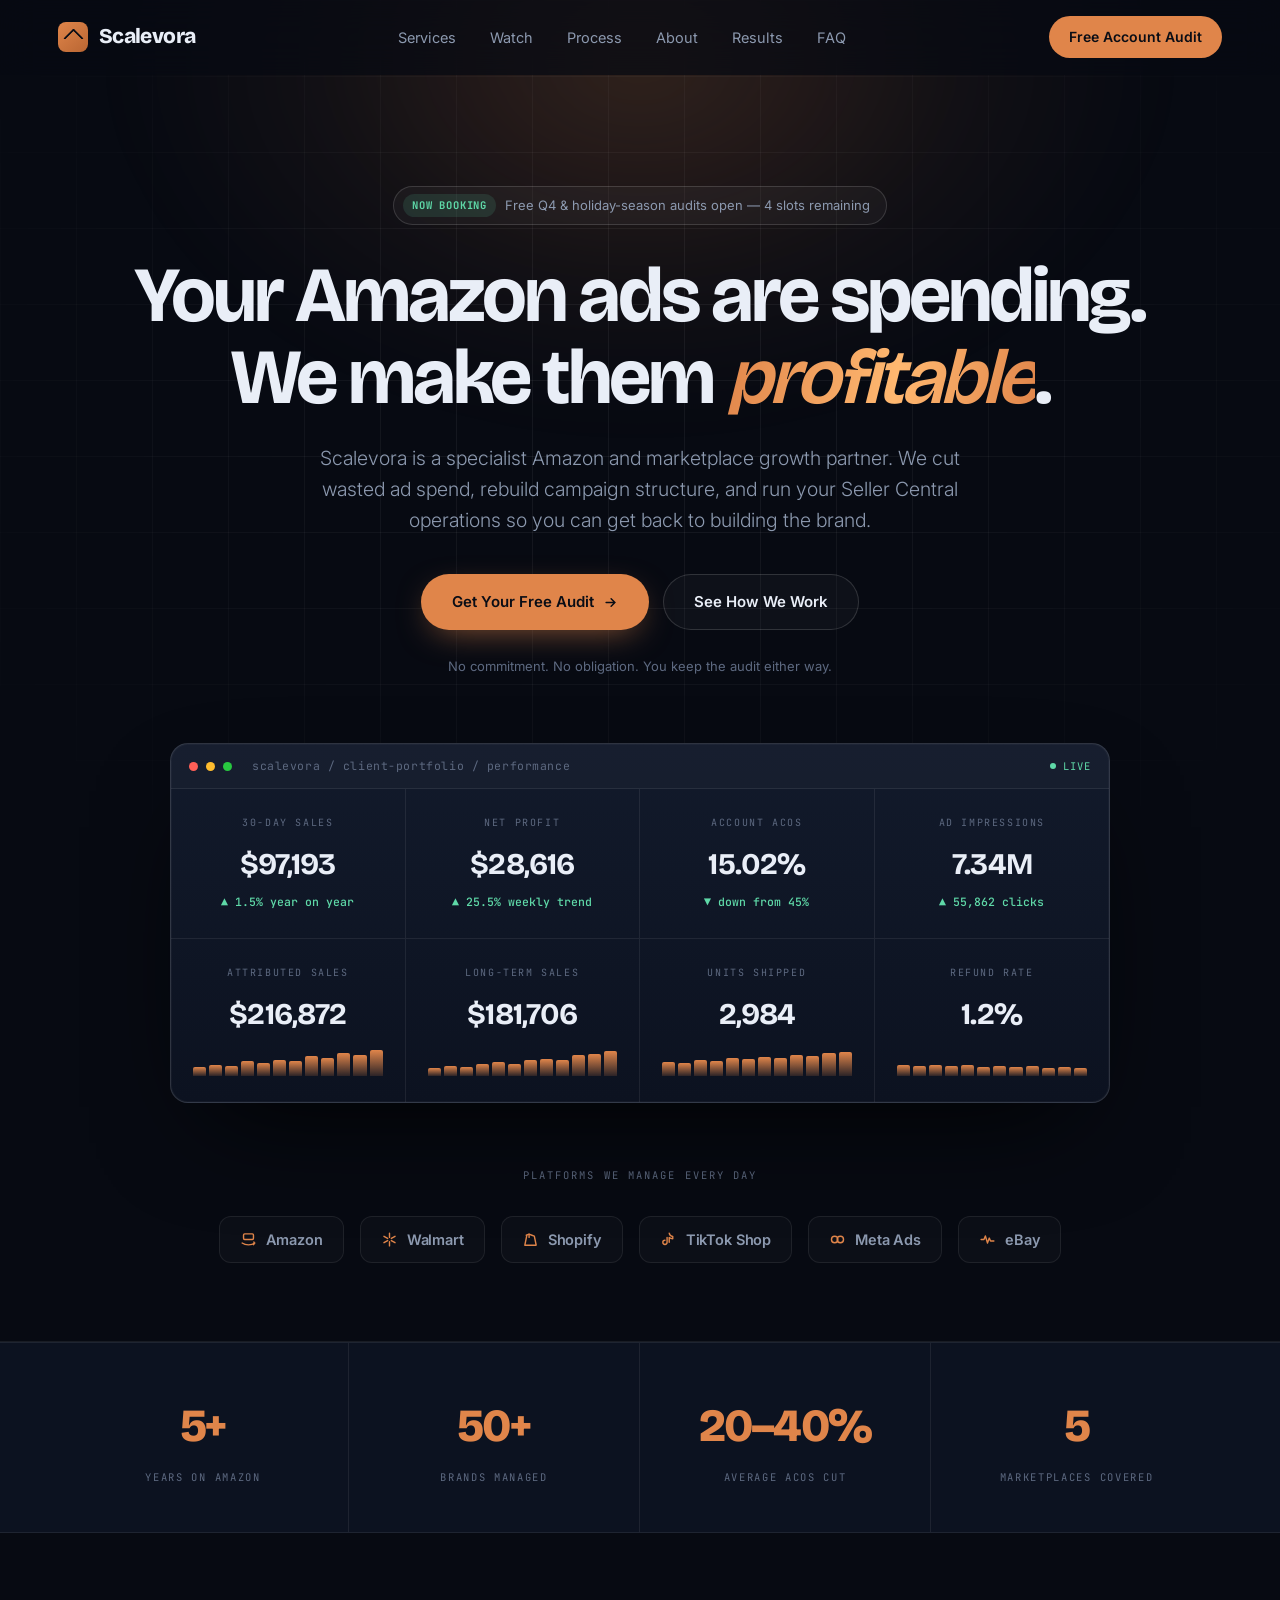
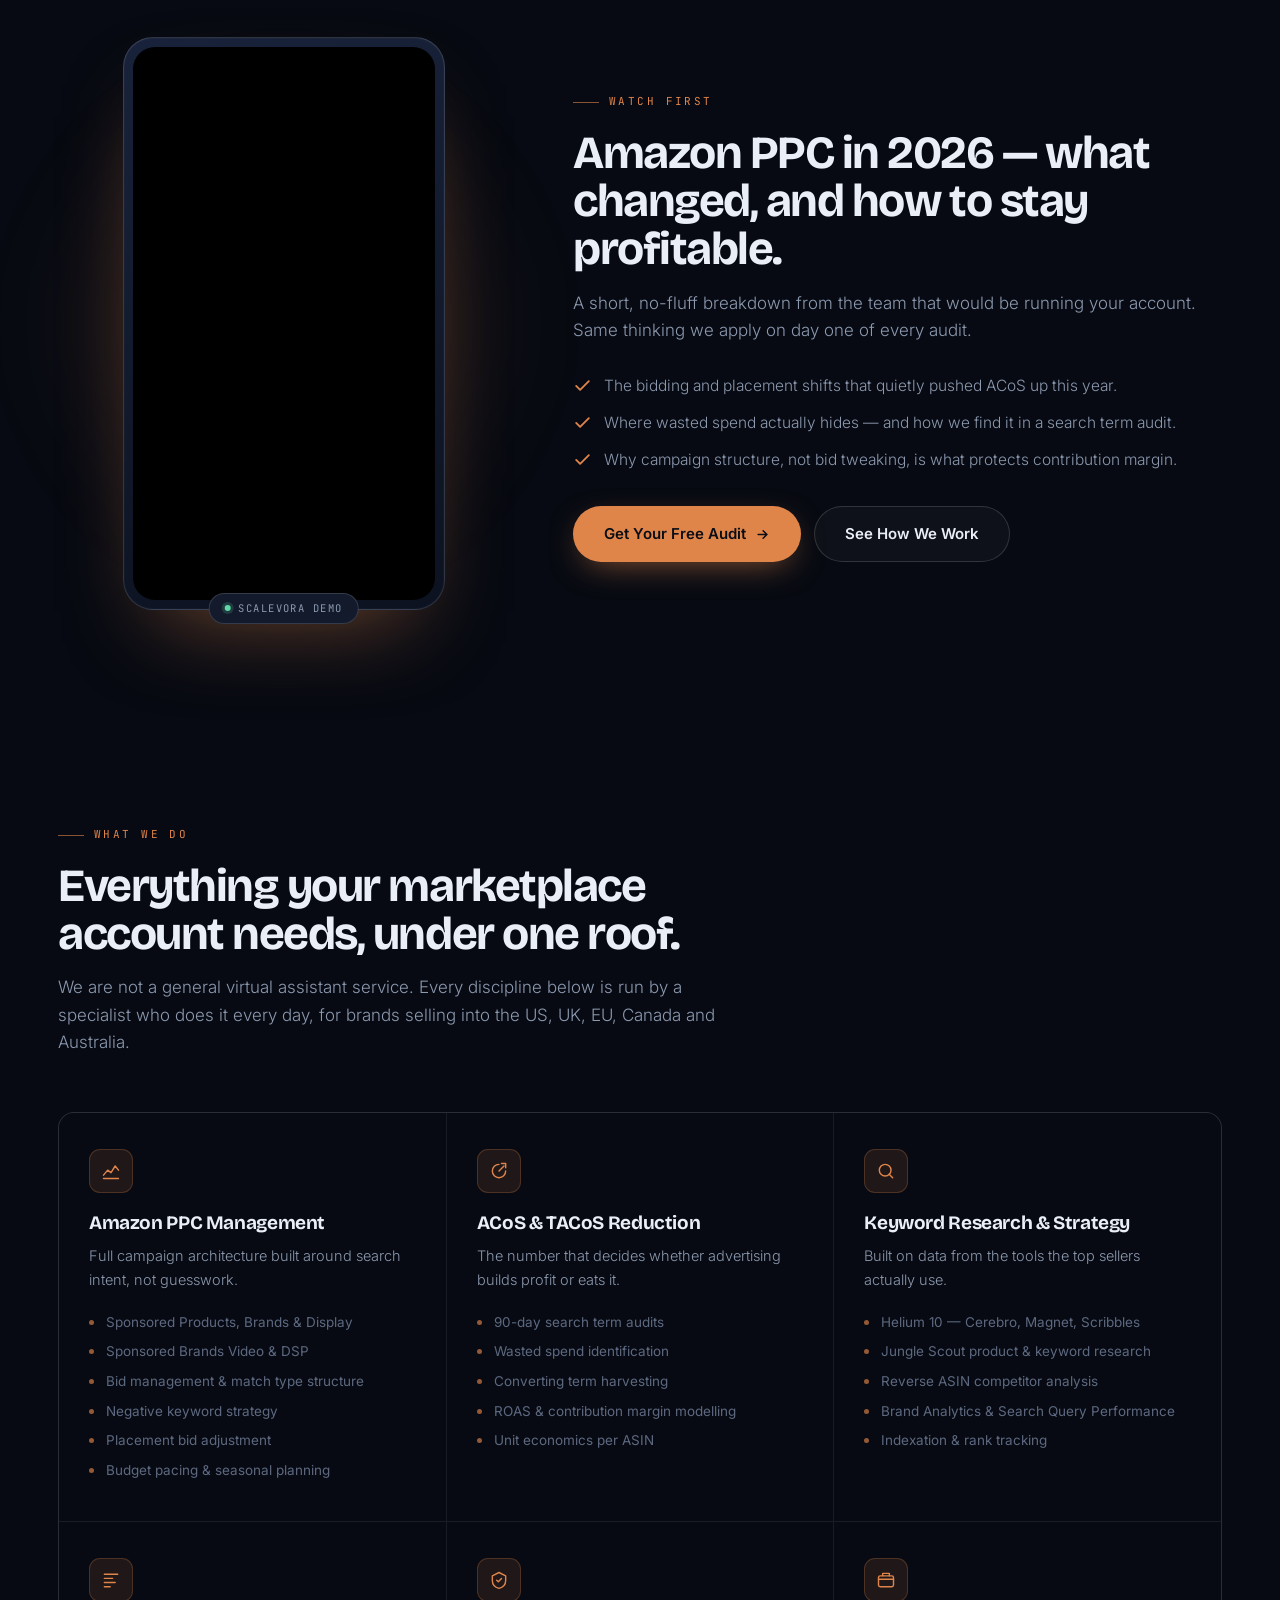
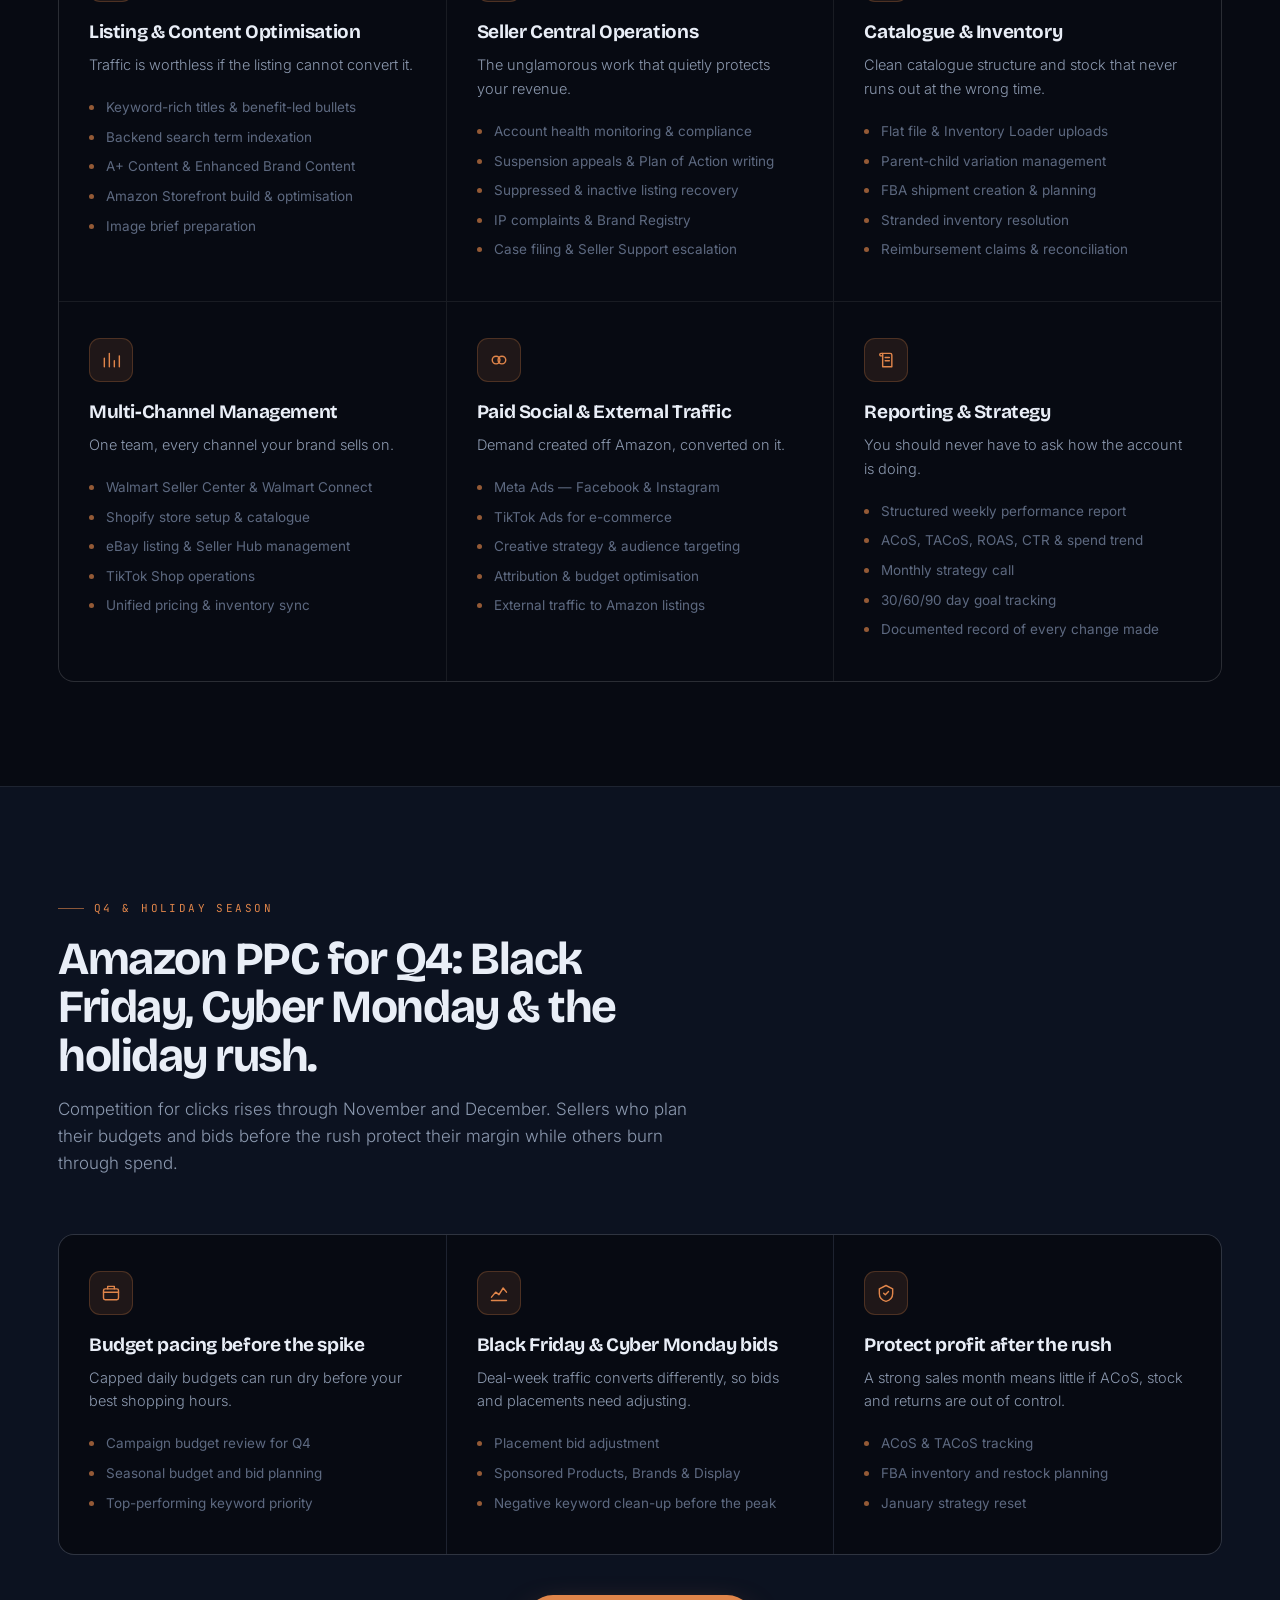
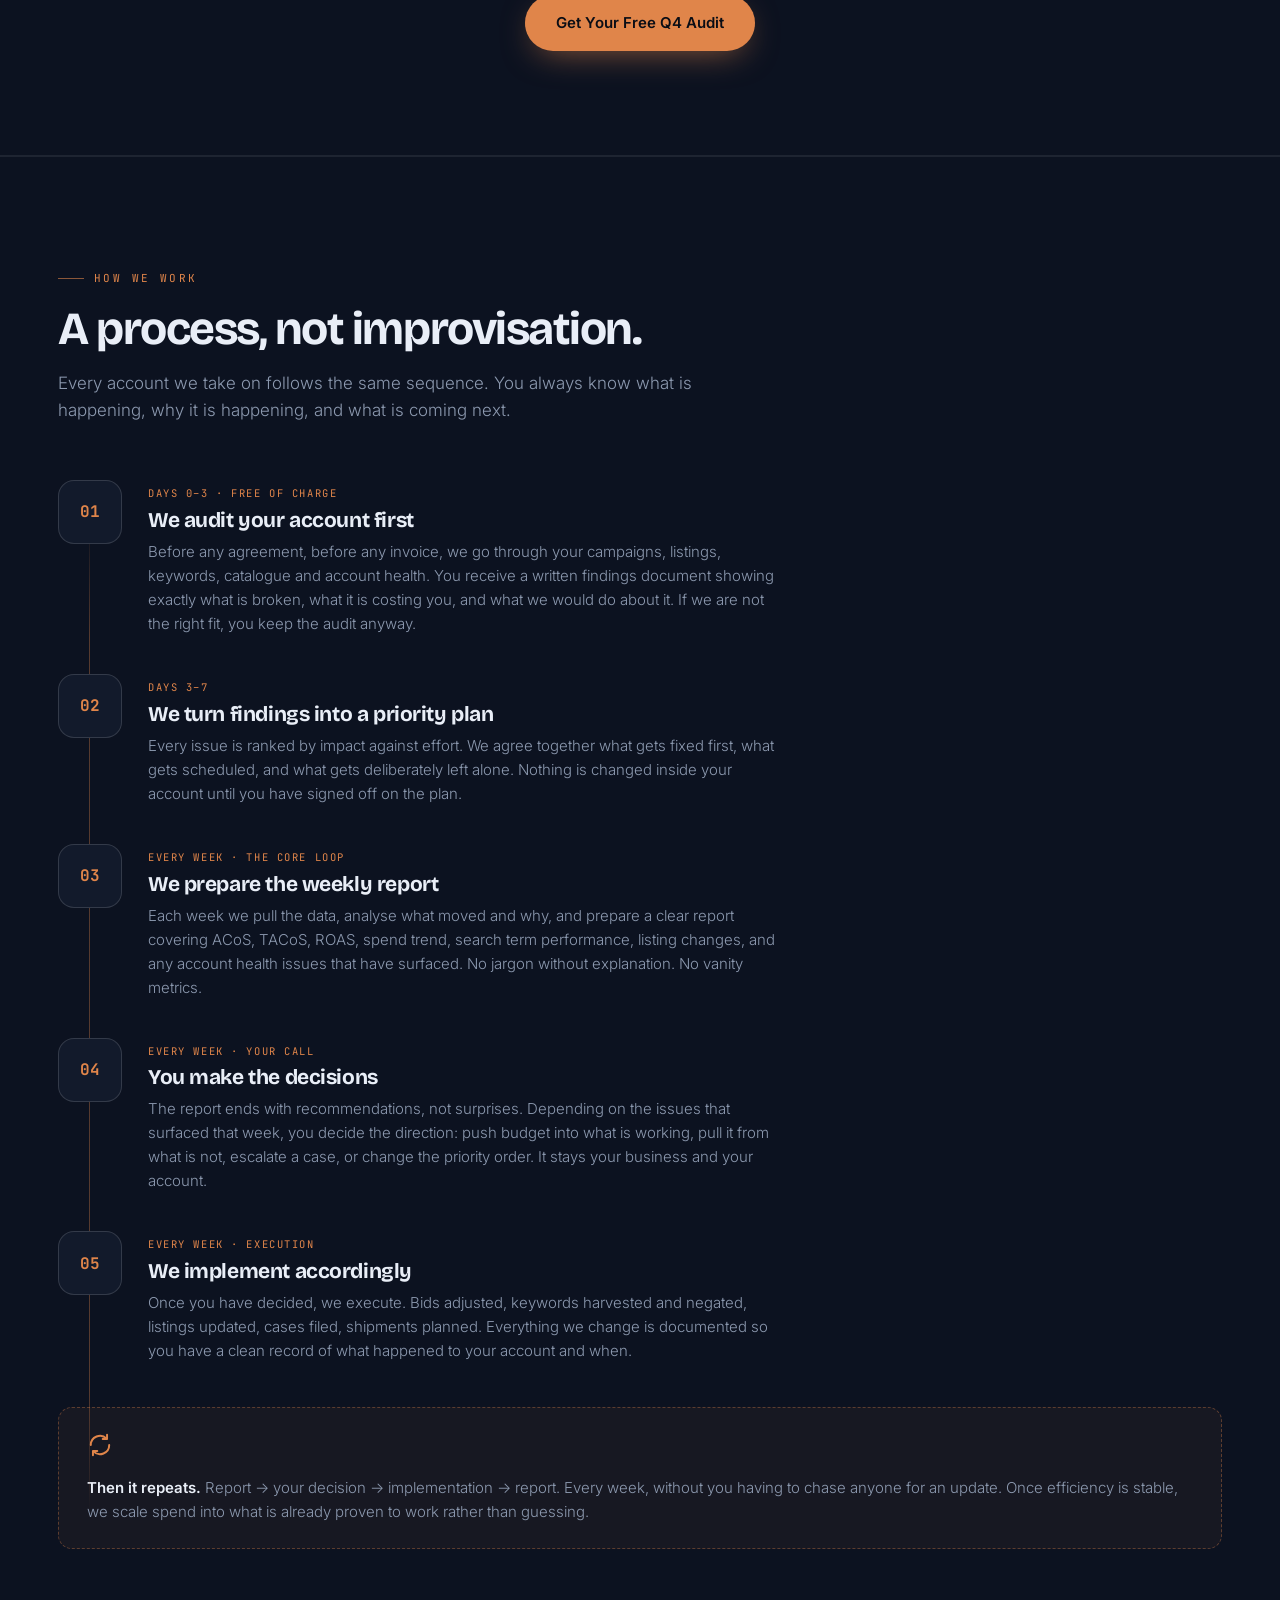
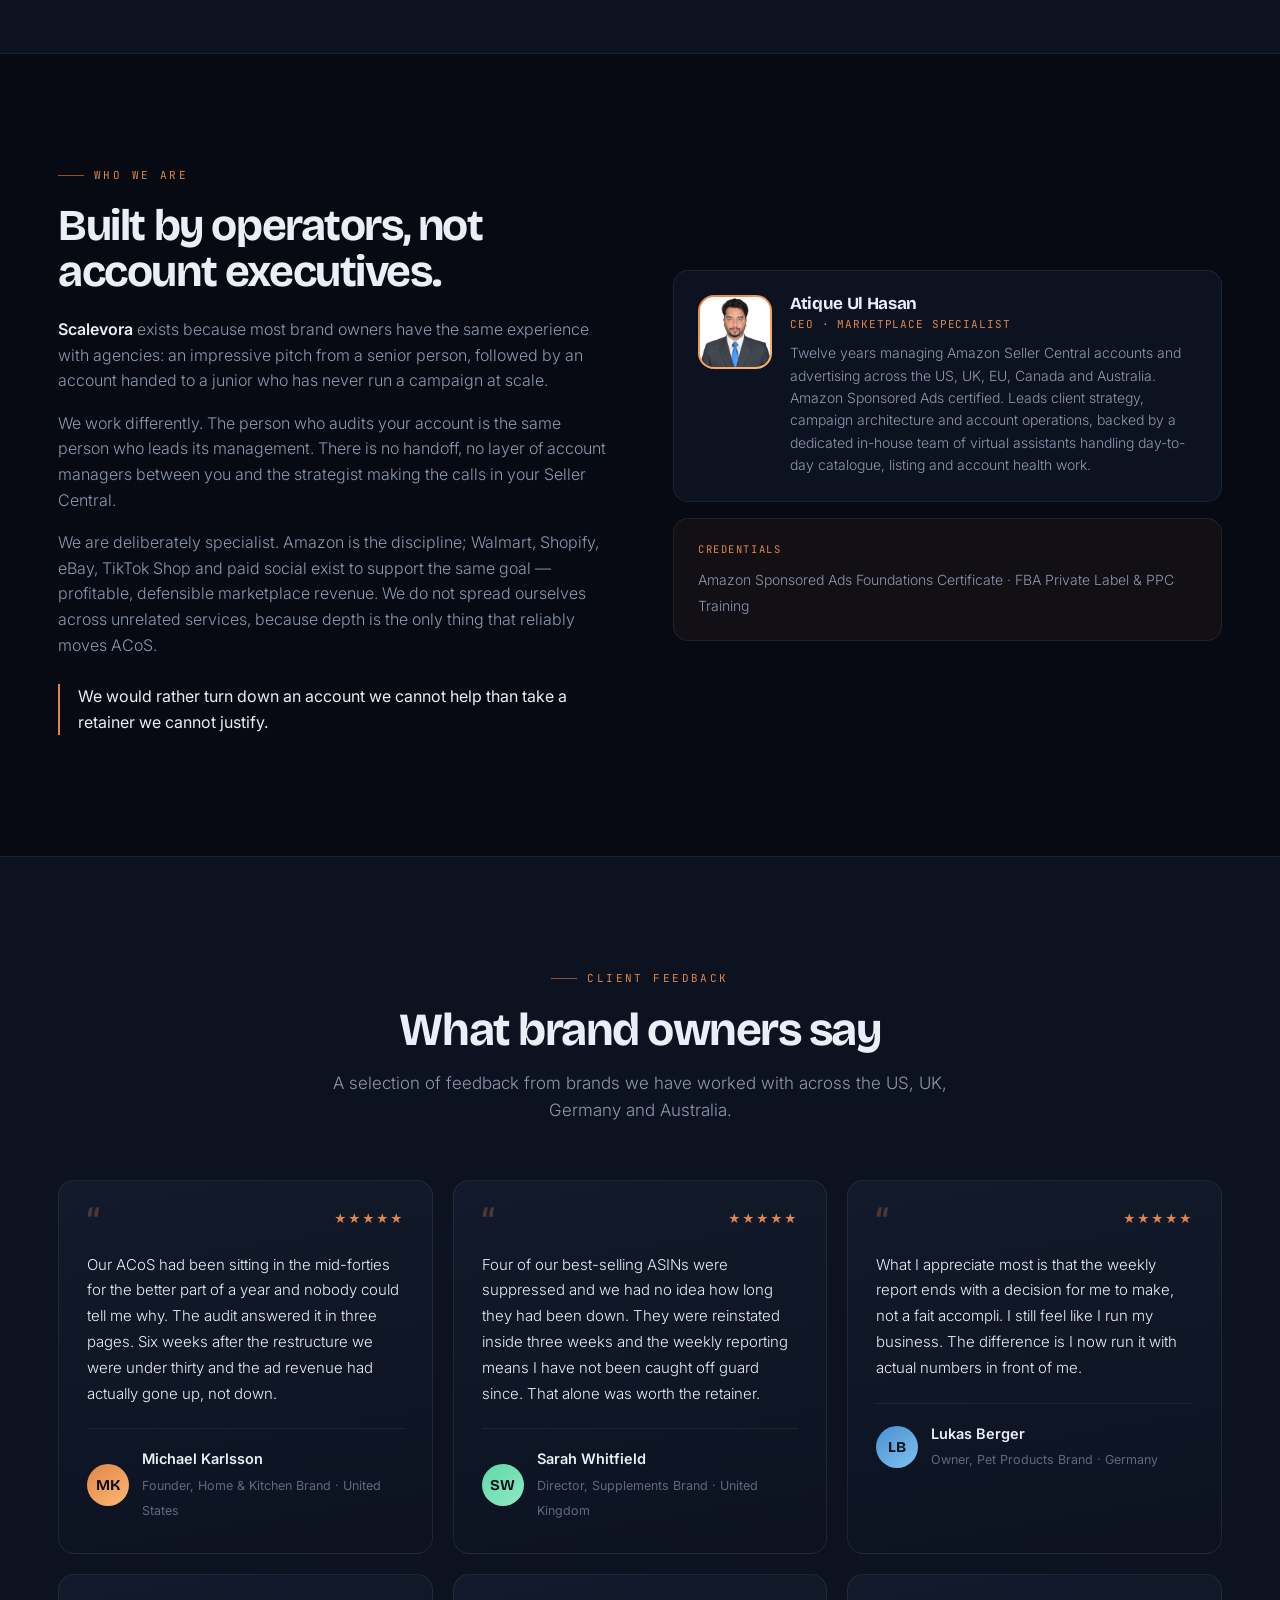
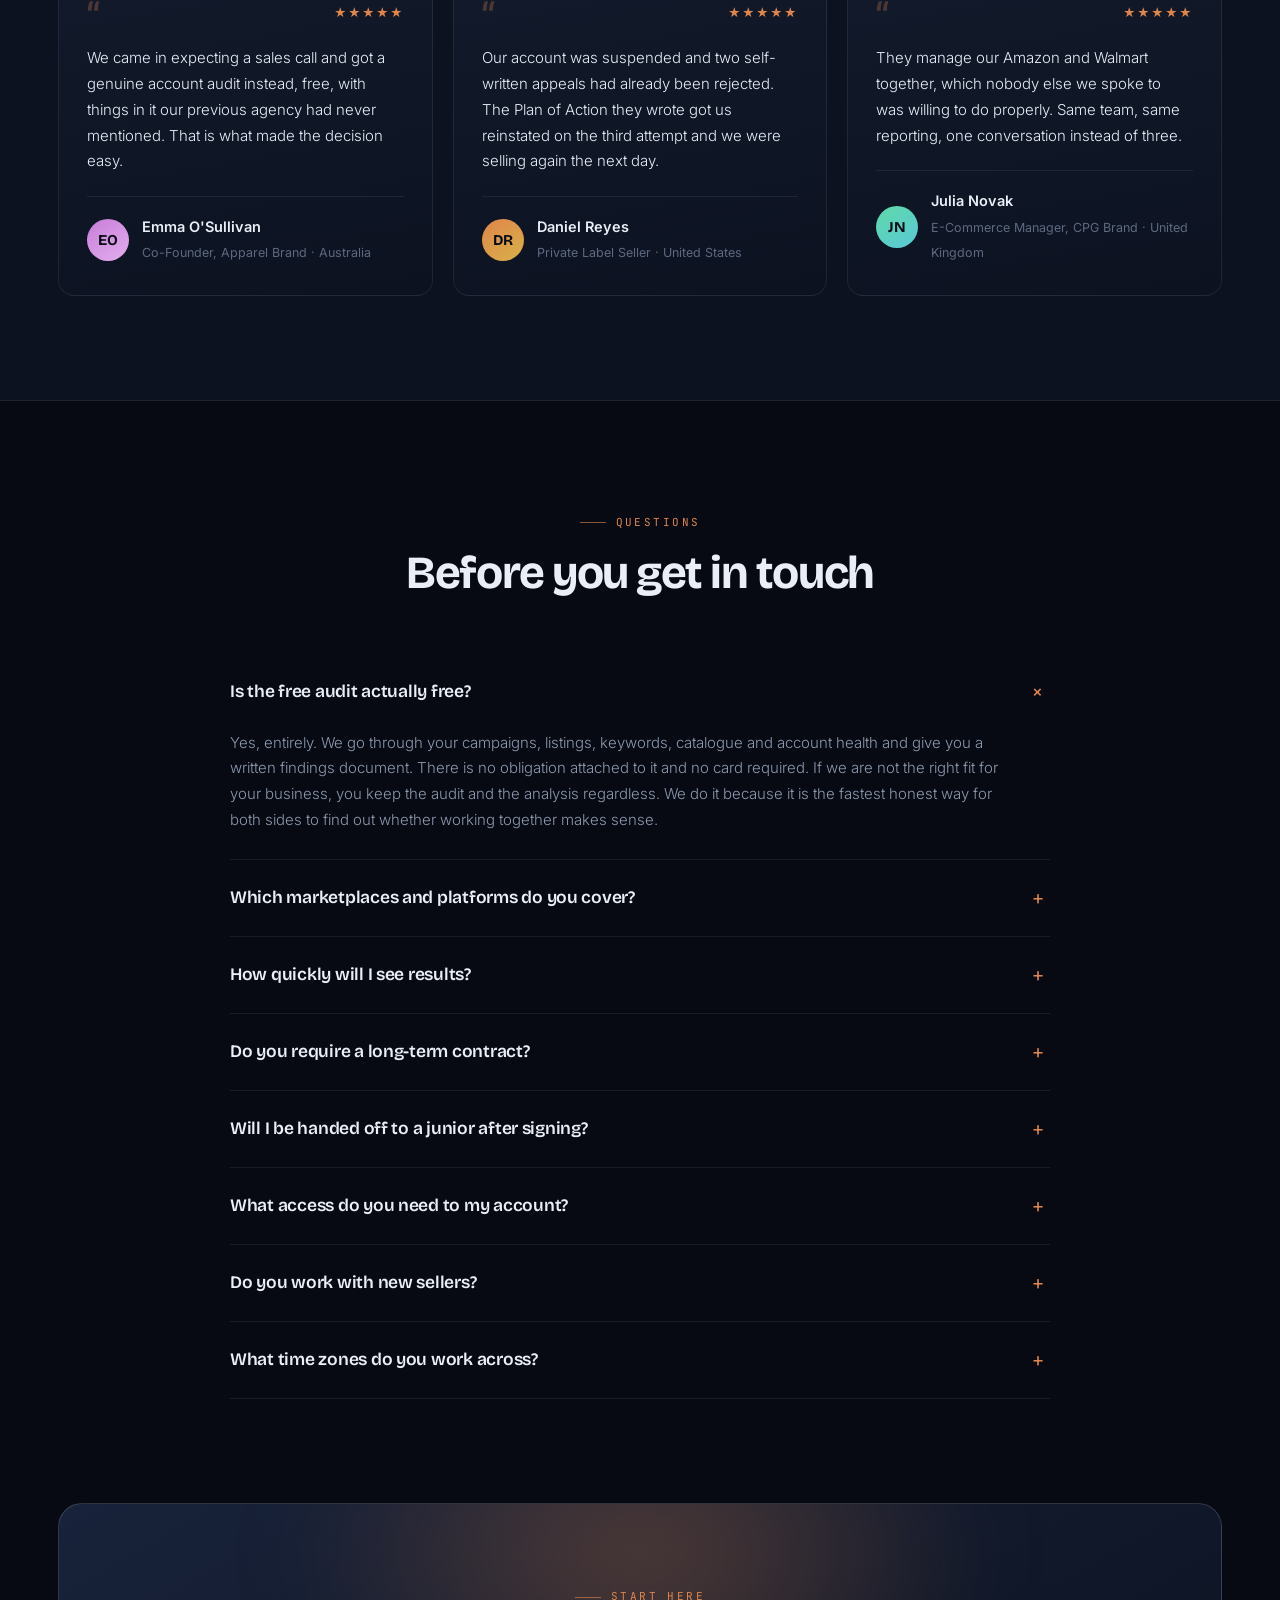
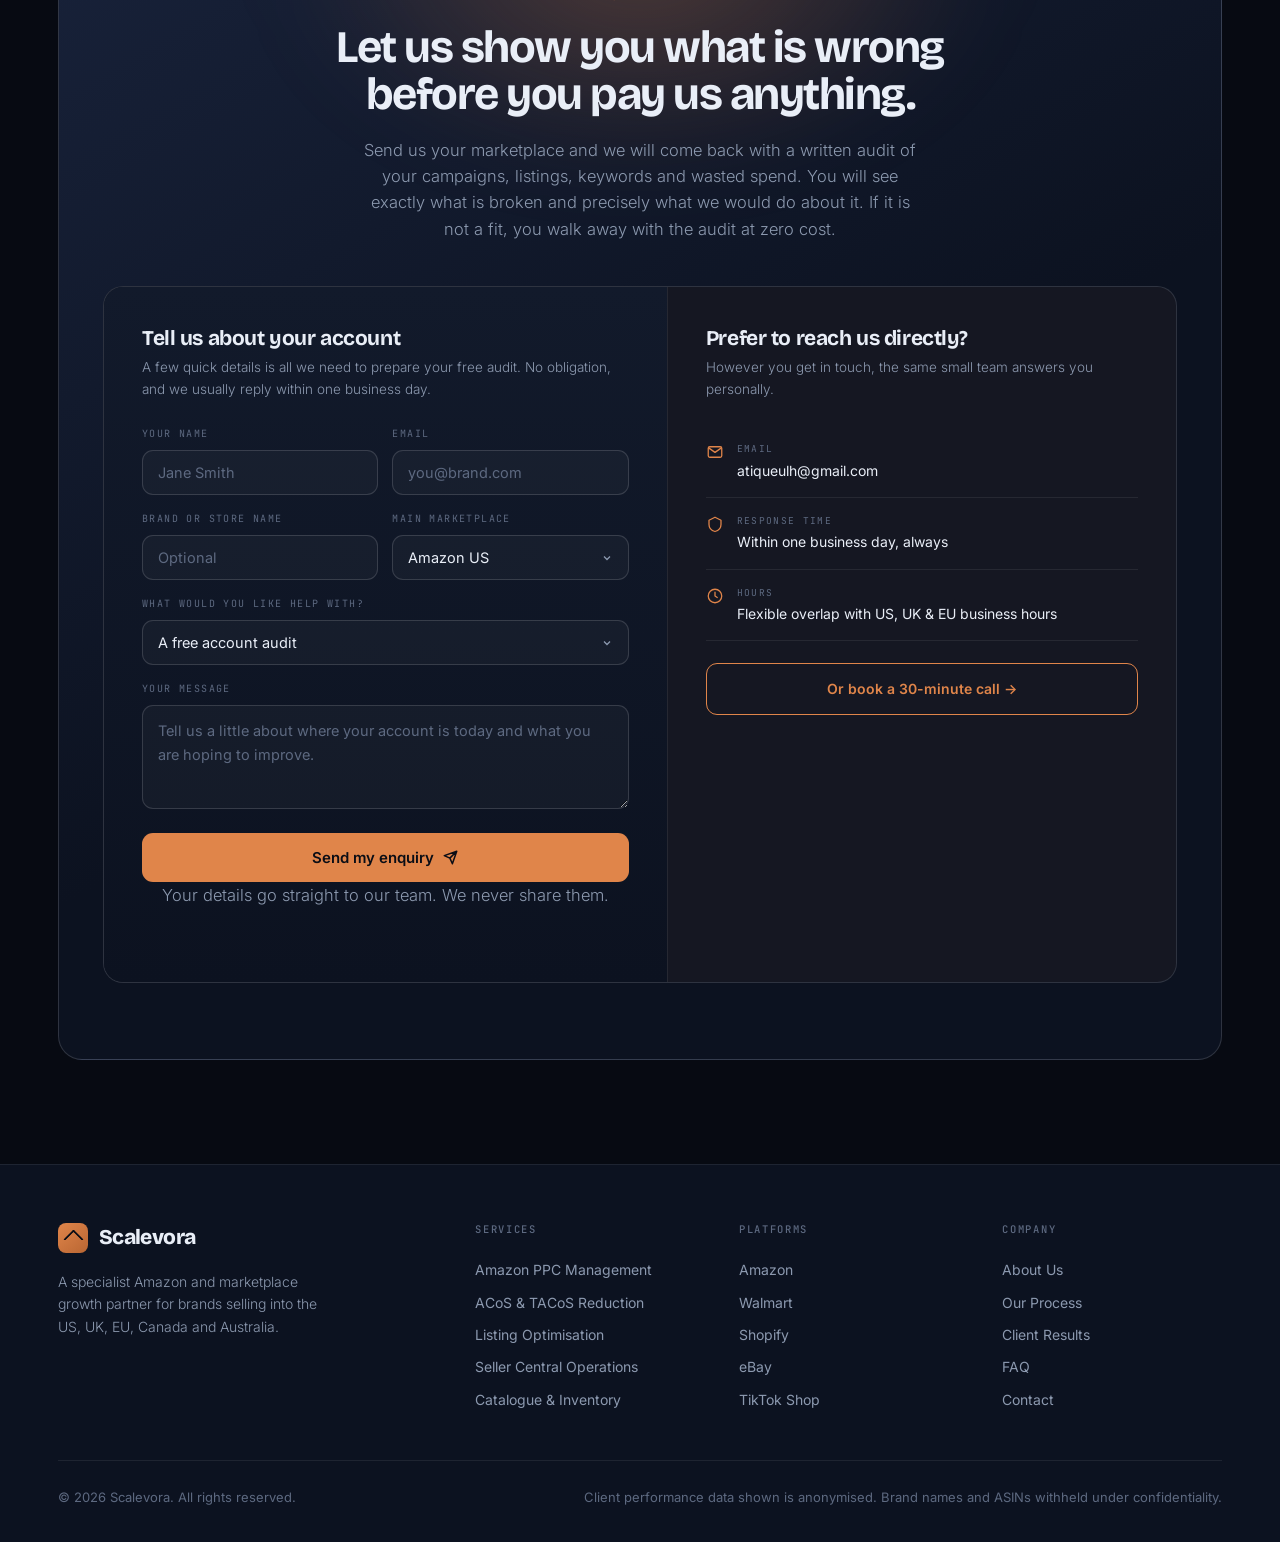
==== index.html @ ff7f313a "index.html I added video section above services section" ====
<!DOCTYPE html>
<html lang="en">
<head>
<meta charset="utf-8">
<meta name="viewport" content="width=device-width, initial-scale=1">
  
<title>Amazon PPC Management &amp; ACoS Reduction | Scalevora</title>
<meta name="description" content="Specialist Amazon PPC management, ACoS reduction and Seller Central operations for brands in the US, UK, EU, Canada and Australia. Get a free account audit.">
<meta name="google-site-verification" content="o14jiz_A6V8onf8L9UNVbBnYqrrnuMIlVYdCqmAdJ2Y" />  
<link rel="canonical" href="https://scalevora-tau.vercel.app/">
<meta name="theme-color" content="#070A12">
<meta property="og:type" content="website">
<meta property="og:title" content="Scalevora — Amazon & Marketplace Growth Partner">
<meta property="og:description" content="We cut wasted Amazon ad spend and run your Seller Central operations. Get a free account audit.">
<meta property="og:url" content="https://scalevora-tau.vercel.app/">
<script type="application/ld+json">
{
  "@context": "https://schema.org",
  "@type": "ProfessionalService",
  "name": "Scalevora",
  "url": "https://scalevora-tau.vercel.app/",
  "description": "Specialist Amazon and marketplace growth partner: Amazon PPC management, ACoS reduction, listing optimisation and Seller Central operations.",
  "email": "atiqueulh@gmail.com",
  "serviceType": ["Amazon PPC Management", "ACoS Reduction", "Amazon Listing Optimisation", "Seller Central Operations", "Amazon Account Suspension Appeals"],
  "areaServed": ["United States", "United Kingdom", "European Union", "Canada", "Australia"],
  "founder": { "@type": "Person", "name": "Atique Ul Hasan", "jobTitle": "CEO and Marketplace Specialist" }
}
</script>
  
<link rel="preconnect" href="https://fonts.googleapis.com">
<link rel="preconnect" href="https://fonts.gstatic.com" crossorigin>
<link href="https://fonts.googleapis.com/css2?family=Bricolage+Grotesque:opsz,wght@12..96,400;12..96,600;12..96,700;12..96,800&family=Inter:wght@300;400;500;600&family=JetBrains+Mono:wght@400;500;700&display=swap" rel="stylesheet">

<style>
:root{
  --ink:#070A12;
  --surf:#0C1220;
  --surf2:#121A2B;
  --surf3:#18223A;
  --copper:#E0854A;
  --copper-lo:#B96633;
  --glow:#FFB870;
  --mint:#5FD9A8;
  --text:#E9EEF7;
  --muted:#8C99AF;
  --dim:#5D6980;
  --line:rgba(255,255,255,.075);
  --line2:rgba(255,255,255,.14);
  --max:1220px;
}
*{box-sizing:border-box;margin:0;padding:0}
html{scroll-behavior:smooth}
body{
  background:var(--ink);color:var(--text);
  font-family:'Inter',system-ui,sans-serif;font-size:16px;line-height:1.6;
  -webkit-font-smoothing:antialiased;overflow-x:hidden;
}
h1,h2,h3,h4{font-family:'Bricolage Grotesque',sans-serif;font-weight:700;line-height:1.05;letter-spacing:-.02em}
a{color:inherit;text-decoration:none}
.wrap{max-width:var(--max);margin:0 auto;padding:0 28px}
.mono{font-family:'JetBrains Mono',monospace}
.eyebrow{font-family:'JetBrains Mono',monospace;font-size:11px;letter-spacing:.22em;text-transform:uppercase;color:var(--copper);display:inline-flex;align-items:center;gap:10px;margin-bottom:18px}
.eyebrow::before{content:"";width:26px;height:1px;background:var(--copper);opacity:.6}
nav{position:fixed;top:0;left:0;right:0;z-index:100;background:rgba(7,10,18,.72);backdrop-filter:blur(18px);border-bottom:1px solid transparent;transition:border-color .3s,background .3s}
nav.scrolled{border-bottom-color:var(--line);background:rgba(7,10,18,.92)}
.nav-in{max-width:var(--max);margin:0 auto;padding:16px 28px;display:flex;align-items:center;justify-content:space-between}
.logo{display:flex;align-items:center;gap:11px;font-family:'Bricolage Grotesque';font-weight:800;font-size:21px;letter-spacing:-.03em}
.logo-mark{width:30px;height:30px;border-radius:8px;position:relative;flex:0 0 auto;background:linear-gradient(140deg,var(--copper),var(--copper-lo));display:grid;place-items:center}
.logo-mark::after{content:"";width:11px;height:11px;border:2.5px solid #0A0D15;border-radius:2px;border-right-color:transparent;border-bottom-color:transparent;transform:rotate(45deg) translate(1px,1px)}
.nav-links{display:flex;gap:34px;font-size:14.5px;color:var(--muted);font-weight:400}
.nav-links a{transition:color .2s;position:relative}
.nav-links a:hover{color:var(--text)}
.nav-cta{padding:10px 20px;border-radius:100px;background:var(--copper);color:#0A0D15;font-weight:600;font-size:14px;transition:.25s;white-space:nowrap}
.nav-cta:hover{background:var(--glow);transform:translateY(-1px)}
.burger{display:none;flex-direction:column;gap:5px;cursor:pointer;padding:6px}
.burger span{width:22px;height:2px;background:var(--text);border-radius:2px;transition:.3s}
.hero{position:relative;padding:186px 0 0;overflow:hidden}
.hero-bg{position:absolute;inset:0;pointer-events:none}
.hero-bg::before{content:"";position:absolute;top:-320px;left:50%;transform:translateX(-50%);width:1100px;height:760px;border-radius:50%;background:radial-gradient(ellipse at center,rgba(224,133,74,.20),rgba(224,133,74,.05) 42%,transparent 68%);filter:blur(28px)}
.grid-lines{position:absolute;inset:0;background-image:linear-gradient(var(--line) 1px,transparent 1px),linear-gradient(90deg,var(--line) 1px,transparent 1px);background-size:76px 76px;mask-image:radial-gradient(ellipse 80% 55% at 50% 30%,#000 20%,transparent 78%);-webkit-mask-image:radial-gradient(ellipse 80% 55% at 50% 30%,#000 20%,transparent 78%);opacity:.75}
.hero-in{position:relative;z-index:2;text-align:center}
.pill{display:inline-flex;align-items:center;gap:9px;padding:7px 16px 7px 9px;border-radius:100px;border:1px solid var(--line2);background:rgba(255,255,255,.035);font-size:13px;color:var(--muted);margin-bottom:30px}
.pill b{background:rgba(95,217,168,.13);color:var(--mint);padding:3px 9px;border-radius:100px;font-size:10.5px;font-weight:700;letter-spacing:.08em;font-family:'JetBrains Mono',monospace}
h1{font-size:clamp(40px,6.4vw,78px);letter-spacing:-.038em;margin-bottom:24px}
h1 .accent{background:linear-gradient(100deg,var(--copper),var(--glow) 55%,var(--copper));-webkit-background-clip:text;background-clip:text;-webkit-text-fill-color:transparent;font-style:italic;font-weight:600}
.hero p.lede{font-size:clamp(16px,1.75vw,19.5px);color:var(--muted);max-width:640px;margin:0 auto 38px;font-weight:300}
.hero-btns{display:flex;gap:14px;justify-content:center;flex-wrap:wrap;margin-bottom:26px}
.btn{padding:15px 30px;border-radius:100px;font-weight:600;font-size:15px;transition:.25s;display:inline-flex;align-items:center;gap:9px;border:1px solid transparent}
.btn-p{background:var(--copper);color:#0A0D15;box-shadow:0 10px 34px -12px rgba(224,133,74,.7)}
.btn-p:hover{background:var(--glow);transform:translateY(-2px);box-shadow:0 16px 42px -12px rgba(224,133,74,.85)}
.btn-s{border-color:var(--line2);color:var(--text);background:rgba(255,255,255,.03)}
.btn-s:hover{background:rgba(255,255,255,.08);border-color:var(--copper)}
.hero-note{font-size:13px;color:var(--dim);margin-bottom:66px}
.dash{position:relative;z-index:2;max-width:940px;margin:0 auto;border:1px solid var(--line2);border-radius:18px;overflow:hidden;background:linear-gradient(180deg,var(--surf2),var(--surf));box-shadow:0 44px 110px -40px rgba(0,0,0,.95),0 0 0 1px rgba(255,255,255,.03) inset}
.dash-bar{display:flex;align-items:center;gap:8px;padding:13px 18px;border-bottom:1px solid var(--line);background:rgba(255,255,255,.02)}
.dot{width:9px;height:9px;border-radius:50%}
.dash-title{margin-left:12px;font-family:'JetBrains Mono',monospace;font-size:11.5px;color:var(--dim);letter-spacing:.05em}
.dash-live{margin-left:auto;display:flex;align-items:center;gap:7px;font-family:'JetBrains Mono',monospace;font-size:10.5px;color:var(--mint);letter-spacing:.1em}
.blip{width:6px;height:6px;border-radius:50%;background:var(--mint);animation:pulse 2s infinite}
@keyframes pulse{0%,100%{opacity:1;box-shadow:0 0 0 0 rgba(95,217,168,.5)}50%{opacity:.45;box-shadow:0 0 0 6px rgba(95,217,168,0)}}
.dash-grid{display:grid;grid-template-columns:repeat(4,1fr)}
.dcell{padding:26px 22px;border-right:1px solid var(--line);border-bottom:1px solid var(--line)}
.dcell:nth-child(4n){border-right:none}
.dcell:nth-child(n+5){border-bottom:none}
.dlabel{font-family:'JetBrains Mono',monospace;font-size:10px;letter-spacing:.16em;color:var(--dim);text-transform:uppercase;margin-bottom:9px}
.dval{font-family:'Bricolage Grotesque';font-size:30px;font-weight:700;letter-spacing:-.03em;margin-bottom:5px}
.dchg{font-family:'JetBrains Mono',monospace;font-size:11.5px;font-weight:500}
.up{color:var(--mint)}.down{color:var(--mint)}
.spark{margin-top:12px;height:26px;display:flex;align-items:flex-end;gap:3px}
.spark i{flex:1;background:linear-gradient(180deg,var(--copper),rgba(224,133,74,.15));border-radius:2px 2px 0 0;display:block}
.trusted{padding:64px 0 78px;border-bottom:1px solid var(--line)}
.trusted-lbl{text-align:center;font-family:'JetBrains Mono',monospace;font-size:10.5px;letter-spacing:.2em;color:var(--dim);text-transform:uppercase;margin-bottom:32px}
.marks{display:flex;justify-content:center;align-items:center;gap:16px;flex-wrap:wrap}
.mark{display:flex;align-items:center;gap:9px;padding:11px 20px;border-radius:12px;border:1px solid var(--line);background:rgba(255,255,255,.022);font-weight:600;font-size:14.5px;color:var(--muted);transition:.28s;letter-spacing:-.01em}
.mark:hover{border-color:var(--line2);color:var(--text);background:rgba(255,255,255,.05);transform:translateY(-2px)}
.mark svg{width:17px;height:17px;flex:0 0 auto}
section{padding:104px 0}
.sec-head{max-width:660px;margin-bottom:56px}
.sec-head.ctr{margin-left:auto;margin-right:auto;text-align:center}
.sec-head h2{font-size:clamp(31px,4.1vw,46px);margin-bottom:16px;letter-spacing:-.032em}
.sec-head p{color:var(--muted);font-size:17px;font-weight:300}
.statband{background:var(--surf);border-top:1px solid var(--line);border-bottom:1px solid var(--line);padding:0}
.stats{display:grid;grid-template-columns:repeat(4,1fr)}
.st{padding:46px 30px;text-align:center;border-right:1px solid var(--line)}
.st:last-child{border-right:none}
.st .n{font-family:'Bricolage Grotesque';font-size:clamp(32px,4vw,46px);font-weight:800;letter-spacing:-.04em;color:var(--copper);margin-bottom:7px}
.st .l{font-family:'JetBrains Mono',monospace;font-size:10.5px;letter-spacing:.16em;color:var(--dim);text-transform:uppercase}
.svc{display:grid;grid-template-columns:repeat(3,1fr);gap:1px;background:var(--line);border:1px solid var(--line);border-radius:16px;overflow:hidden}
.card{background:var(--ink);padding:36px 30px;transition:.3s;position:relative}
.card:hover{background:var(--surf2)}
.card .ico{width:44px;height:44px;border-radius:11px;background:rgba(224,133,74,.11);border:1px solid rgba(224,133,74,.24);display:grid;place-items:center;margin-bottom:20px;transition:.3s}
.card:hover .ico{background:rgba(224,133,74,.2);transform:scale(1.06)}
.card .ico svg{width:20px;height:20px;stroke:var(--copper);fill:none;stroke-width:1.7;stroke-linecap:round;stroke-linejoin:round}
.card h3{font-size:19px;margin-bottom:11px;letter-spacing:-.02em}
.card p{color:var(--muted);font-size:14.5px;font-weight:300;line-height:1.65;margin-bottom:16px}
.card ul{list-style:none;font-size:13.5px;color:var(--dim)}
.card li{padding:4px 0 4px 17px;position:relative}
.card li::before{content:"";position:absolute;left:0;top:12px;width:5px;height:5px;border-radius:50%;background:var(--copper);opacity:.65}
.proc{position:relative}
.proc-line{position:absolute;left:31px;top:38px;bottom:38px;width:1px;background:linear-gradient(180deg,transparent,var(--copper) 12%,var(--copper) 88%,transparent);opacity:.35}
.step{display:grid;grid-template-columns:64px 1fr;gap:26px;margin-bottom:38px;position:relative}
.step:last-child{margin-bottom:0}
.step-n{width:64px;height:64px;border-radius:16px;display:grid;place-items:center;background:var(--surf2);border:1px solid var(--line2);font-family:'JetBrains Mono',monospace;font-weight:700;font-size:16px;color:var(--copper);position:relative;z-index:2;transition:.3s}
.step:hover .step-n{background:var(--copper);color:#0A0D15;border-color:var(--copper);transform:scale(1.05)}
.step-body{padding-top:5px}
.step-tag{font-family:'JetBrains Mono',monospace;font-size:10.5px;letter-spacing:.15em;color:var(--copper);text-transform:uppercase;margin-bottom:7px}
.step-body h3{font-size:21px;margin-bottom:9px}
.step-body p{color:var(--muted);font-size:15px;font-weight:300;max-width:640px}
.loop{margin-top:44px;padding:24px 28px;border-radius:14px;border:1px dashed rgba(224,133,74,.35);background:rgba(224,133,74,.05);display:flex;align-items:center;gap:18px;flex-wrap:wrap}
.loop svg{width:26px;height:26px;stroke:var(--copper);fill:none;stroke-width:1.8;flex:0 0 auto}
.loop b{color:var(--text);font-weight:600}
.loop span{color:var(--muted);font-size:15px;font-weight:300}
.about-grid{display:grid;grid-template-columns:1fr 1fr;gap:66px;align-items:center}
.about-txt p{color:var(--muted);font-size:16px;font-weight:300;margin-bottom:17px}
.about-txt p strong{color:var(--text);font-weight:600}
.team{display:grid;gap:16px}
.member{display:flex;gap:18px;padding:24px;border-radius:15px;border:1px solid var(--line);background:var(--surf);transition:.3s}
.member:hover{border-color:rgba(224,133,74,.4);background:var(--surf2);transform:translateX(4px)}
.avatar-ring{width:74px;height:74px;border-radius:16px;flex:0 0 auto;padding:2px;background:linear-gradient(145deg,var(--copper),var(--glow))}
.avatar-ring img{width:100%;height:100%;border-radius:14px;object-fit:cover;display:block}
.member h4{font-size:17px;margin-bottom:3px}
.member .role{font-family:'JetBrains Mono',monospace;font-size:11px;letter-spacing:.08em;color:var(--copper);text-transform:uppercase;margin-bottom:9px}
.member p{font-size:14px;color:var(--muted);font-weight:300;line-height:1.6}
.tests{display:grid;grid-template-columns:repeat(3,1fr);gap:20px}
.test{padding:30px 28px;border-radius:16px;border:1px solid var(--line);background:linear-gradient(170deg,var(--surf2),var(--surf));transition:.3s;position:relative}
.test:hover{border-color:var(--line2);transform:translateY(-4px)}
.quote{font-size:44px;font-family:'Bricolage Grotesque';color:var(--copper);opacity:.28;line-height:.6;margin-bottom:14px}
.test p{font-size:15px;color:var(--text);font-weight:300;line-height:1.72;margin-bottom:22px}
.tperson{display:flex;align-items:center;gap:13px;padding-top:18px;border-top:1px solid var(--line)}
.tav{width:42px;height:42px;border-radius:50%;flex:0 0 auto;display:grid;place-items:center;font-family:'Bricolage Grotesque';font-weight:700;font-size:15px;color:#0A0D15}
.tperson h5{font-size:14.5px;font-weight:600;margin-bottom:1px;font-family:'Inter'}
.tperson span{font-size:12.5px;color:var(--dim)}
.stars{position:absolute;top:28px;right:28px;color:var(--copper);font-size:12px;letter-spacing:1px}
.faq{max-width:820px;margin:0 auto}
.q{border-bottom:1px solid var(--line)}
.q summary{padding:24px 44px 24px 0;cursor:pointer;list-style:none;position:relative;font-family:'Bricolage Grotesque';font-weight:600;font-size:17.5px;letter-spacing:-.015em;transition:color .2s}
.q summary::-webkit-details-marker{display:none}
.q summary:hover{color:var(--copper)}
.q summary::after{content:"+";position:absolute;right:6px;top:50%;transform:translateY(-50%);font-size:24px;font-weight:300;color:var(--copper);transition:transform .3s}
.q[open] summary::after{transform:translateY(-50%) rotate(45deg)}
.q .a{padding:0 40px 26px 0;color:var(--muted);font-size:15px;font-weight:300;line-height:1.72}
.cta-sec{padding:0 0 104px;scroll-margin-top:90px}
.cta{position:relative;border-radius:24px;overflow:hidden;padding:76px 44px;text-align:center;background:linear-gradient(150deg,var(--surf3),var(--surf) 55%);border:1px solid var(--line2)}
.cta::before{content:"";position:absolute;top:-180px;left:50%;transform:translateX(-50%);width:760px;height:460px;border-radius:50%;background:radial-gradient(ellipse,rgba(224,133,74,.3),transparent 66%);filter:blur(46px)}
.cta > *{position:relative;z-index:2}
.cta h2{font-size:clamp(29px,4vw,45px);margin-bottom:18px;letter-spacing:-.033em}
.cta p{color:var(--muted);max-width:560px;margin:0 auto 34px;font-size:16.5px;font-weight:300}
.contact-row{display:flex;gap:34px;justify-content:center;flex-wrap:wrap;margin-top:38px;padding-top:32px;border-top:1px solid var(--line)}
.ci{display:flex;align-items:center;gap:10px;font-size:14.5px;color:var(--muted)}
.ci svg{width:17px;height:17px;stroke:var(--copper);fill:none;stroke-width:1.7}
.ci a:hover{color:var(--copper)}
footer{border-top:1px solid var(--line);padding:56px 0 34px;background:var(--surf)}
.f-grid{display:grid;grid-template-columns:1.7fr 1fr 1fr 1fr;gap:44px;margin-bottom:44px}
.f-brand p{color:var(--muted);font-size:14px;font-weight:300;margin-top:16px;max-width:280px}
.f-col h5{font-family:'JetBrains Mono',monospace;font-size:10.5px;letter-spacing:.16em;color:var(--dim);text-transform:uppercase;margin-bottom:16px;font-weight:500}
.f-col a{display:block;color:var(--muted);font-size:14px;padding:5px 0;transition:.2s}
.f-col a:hover{color:var(--copper)}
.f-bot{padding-top:26px;border-top:1px solid var(--line);display:flex;justify-content:space-between;gap:16px;flex-wrap:wrap;font-size:13px;color:var(--dim)}
.reveal{opacity:0;transform:translateY(26px);transition:opacity .75s cubic-bezier(.2,.7,.3,1),transform .75s cubic-bezier(.2,.7,.3,1)}
.reveal.in{opacity:1;transform:none}

/* ===== Watch / demo video ===== */
.watch-grid{display:grid;grid-template-columns:minmax(0,.82fr) minmax(0,1.18fr);gap:64px;align-items:center}
.vid-col{position:relative;display:flex;justify-content:center}
.vid-col::before{content:"";position:absolute;top:50%;left:50%;transform:translate(-50%,-50%);width:132%;max-width:540px;aspect-ratio:1;border-radius:50%;background:radial-gradient(ellipse at center,rgba(224,133,74,.22),rgba(224,133,74,.06) 45%,transparent 70%);filter:blur(34px);pointer-events:none}
.vid-frame{position:relative;z-index:1;width:100%;max-width:322px;aspect-ratio:9/16;border-radius:30px;padding:9px;background:linear-gradient(165deg,var(--surf3),var(--surf));border:1px solid var(--line2);box-shadow:0 40px 90px -38px rgba(224,133,74,.55),0 0 0 1px rgba(255,255,255,.02) inset}
.vid-frame iframe{width:100%;height:100%;border:0;border-radius:22px;display:block;background:#000}
.vid-tag{position:absolute;left:50%;transform:translateX(-50%);bottom:-15px;display:inline-flex;align-items:center;gap:8px;padding:6px 15px;border-radius:100px;background:var(--surf2);border:1px solid var(--line2);font-family:'JetBrains Mono',monospace;font-size:10.5px;letter-spacing:.14em;text-transform:uppercase;color:var(--muted);white-space:nowrap}
.vid-tag .blip{width:6px;height:6px;border-radius:50%;background:var(--mint);box-shadow:0 0 0 3px rgba(95,217,168,.18)}
.watch-points{list-style:none;margin:30px 0 34px;display:grid;gap:13px}
.watch-points li{display:flex;gap:12px;align-items:flex-start;font-size:15.5px;color:var(--muted);font-weight:300;line-height:1.55}
.watch-points svg{flex:0 0 auto;width:19px;height:19px;margin-top:2px;stroke:var(--copper);stroke-width:2.3;fill:none;stroke-linecap:round;stroke-linejoin:round}
.watch-btns{display:flex;flex-wrap:wrap;gap:13px}
@media(max-width:900px){
  .watch-grid{grid-template-columns:1fr;gap:52px}
  .watch-grid .sec-head{margin-left:auto;margin-right:auto;text-align:center}
  .watch-points{max-width:520px;margin-left:auto;margin-right:auto;text-align:left}
  .watch-btns{justify-content:center}
  .vid-frame{max-width:296px}
}
@media(max-width:960px){
  .svc,.tests{grid-template-columns:1fr 1fr}
  .about-grid{grid-template-columns:1fr;gap:44px}
  .f-grid{grid-template-columns:1fr 1fr;gap:34px}
  .dash-grid{grid-template-columns:repeat(2,1fr)}
  .dcell:nth-child(2n){border-right:none}
  .dcell:nth-child(n+3){border-bottom:1px solid var(--line)}
  .dcell:nth-child(n+7){border-bottom:none}
}
@media(max-width:720px){
  .nav-links{display:none;position:absolute;top:100%;left:0;right:0;flex-direction:column;gap:0;background:rgba(9,13,22,.99);border-bottom:1px solid var(--line);padding:10px 28px 22px}
  .nav-links.open{display:flex}
  .nav-links a{padding:13px 0;border-bottom:1px solid var(--line)}
  .burger{display:flex}
  .hero{padding-top:132px}
  .svc,.tests,.stats{grid-template-columns:1fr}
  .st{border-right:none;border-bottom:1px solid var(--line);padding:34px 20px}
  .step{grid-template-columns:1fr;gap:16px}
  .proc-line{display:none}
  .card:hover{background:var(--ink)}
  section{padding:74px 0}
  .cta{padding:52px 24px}
  .f-grid{grid-template-columns:1fr}
}
@media(prefers-reduced-motion:reduce){
  *{animation:none!important;transition:none!important}
  .reveal{opacity:1;transform:none}
}
.contact-wrap{display:grid;grid-template-columns:1.05fr .95fr;gap:0;margin-top:44px;text-align:left;border:1px solid var(--line2);border-radius:20px;overflow:hidden;background:var(--surf)}
.contact-form{padding:40px 38px;background:linear-gradient(180deg,var(--surf2),var(--surf))}
.contact-side{padding:40px 38px;background:rgba(224,133,74,.045);border-left:1px solid var(--line)}
.contact-form h3,.contact-side h3{font-family:'Bricolage Grotesque',sans-serif;font-size:21px;font-weight:700;letter-spacing:-.02em;margin-bottom:8px;color:var(--text)}
.contact-form .sub,.contact-side .sub{font-size:13.5px;color:var(--muted);font-weight:300;margin-bottom:26px;line-height:1.6}
.fld{margin-bottom:16px}
.fld label{display:block;font-family:'JetBrains Mono',monospace;font-size:10px;letter-spacing:.14em;text-transform:uppercase;color:var(--dim);margin-bottom:8px}
.fld input,.fld select,.fld textarea{width:100%;padding:13px 15px;border-radius:11px;background:rgba(255,255,255,.03);border:1px solid var(--line2);color:var(--text);font-family:'Inter',sans-serif;font-size:14.5px;transition:.2s}
.fld input::placeholder,.fld textarea::placeholder{color:var(--dim)}
.fld input:focus,.fld select:focus,.fld textarea:focus{outline:none;border-color:var(--copper);background:rgba(224,133,74,.05)}
.fld textarea{resize:vertical;min-height:104px;line-height:1.6}
.fld select{appearance:none;-webkit-appearance:none;background-image:url("data:image/svg+xml,%3Csvg xmlns='http://www.w3.org/2000/svg' width='12' height='12' viewBox='0 0 24 24' fill='none' stroke='%238C99AF' stroke-width='2.5'%3E%3Cpath d='M6 9l6 6 6-6'/%3E%3C/svg%3E");background-repeat:no-repeat;background-position:right 15px center;cursor:pointer}
.fld select option{background:#162033;color:var(--text)}
.fld-row{display:grid;grid-template-columns:1fr 1fr;gap:14px}
.form-btn{width:100%;padding:15px;border:none;border-radius:11px;cursor:pointer;margin-top:6px;background:var(--copper);color:#0A0D15;font-family:'Inter',sans-serif;font-weight:600;font-size:15px;transition:.25s;display:flex;align-items:center;justify-content:center;gap:9px}
.form-btn:hover{background:var(--glow);transform:translateY(-1px);box-shadow:0 12px 30px -10px rgba(224,133,74,.7)}
.form-note{font-size:11.5px;color:var(--dim);text-align:center;margin-top:14px;font-weight:300}
.form-ok{display:none;padding:20px;border-radius:12px;background:rgba(95,217,168,.1);border:1px solid rgba(95,217,168,.35);color:var(--mint);font-size:14.5px;text-align:center;margin-bottom:8px;line-height:1.6}
.side-item{display:flex;gap:13px;padding:15px 0;border-bottom:1px solid var(--line)}
.side-item:last-child{border-bottom:none}
.side-item svg{width:18px;height:18px;stroke:var(--copper);fill:none;stroke-width:1.7;flex:0 0 auto;margin-top:2px}
.side-item .k{font-family:'JetBrains Mono',monospace;font-size:9.5px;letter-spacing:.14em;text-transform:uppercase;color:var(--dim);margin-bottom:3px}
.side-item .v{font-size:14px;color:var(--text);word-break:break-word}
.side-item .v a:hover{color:var(--copper)}
.side-cal{margin-top:22px;display:block;text-align:center;padding:14px;border-radius:11px;border:1px solid var(--copper);color:var(--copper);font-weight:600;font-size:14px;transition:.25s}
.side-cal:hover{background:var(--copper);color:#0A0D15}
@media(max-width:820px){.contact-wrap{grid-template-columns:1fr}.contact-side{border-left:none;border-top:1px solid var(--line)}}
@media(max-width:520px){.fld-row{grid-template-columns:1fr}}
:focus-visible{outline:2px solid var(--copper);outline-offset:3px;border-radius:4px}
</style>
</head>
<body>

<nav id="nav">
  <div class="nav-in">
    <a href="#" class="logo"><span class="logo-mark"></span>Scalevora</a>
    <div class="nav-links" id="navlinks">
      <a href="#services">Services</a>
      <a href="#watch">Watch</a>
      <a href="#process">Process</a>
      <a href="#about">About</a>
      <a href="#results">Results</a>
      <a href="#faq">FAQ</a>
    </div>
    <a href="#contact" class="nav-cta">Free Account Audit</a>
    <div class="burger" id="burger"><span></span><span></span><span></span></div>
  </div>
</nav>

<header class="hero">
  <div class="hero-bg"><div class="grid-lines"></div></div>
  <div class="wrap hero-in">
    <div class="pill"><b>NOW BOOKING</b> Free Q4 &amp; holiday-season audits open &mdash; 4 slots remaining</div>
    <h1>Your Amazon ads are spending.<br>We make them <span class="accent">profitable</span>.</h1>
    <p class="lede">Scalevora is a specialist Amazon and marketplace growth partner. We cut wasted ad spend, rebuild campaign structure, and run your Seller Central operations so you can get back to building the brand.</p>
    <div class="hero-btns">
      <a href="#contact" class="btn btn-p">Get Your Free Audit
        <svg width="15" height="15" viewBox="0 0 24 24" fill="none" stroke="currentColor" stroke-width="2.4" stroke-linecap="round"><path d="M5 12h14M13 6l6 6-6 6"/></svg>
      </a>
      <a href="#process" class="btn btn-s">See How We Work</a>
    </div>
    <p class="hero-note">No commitment. No obligation. You keep the audit either way.</p>

    <div class="dash reveal">
      <div class="dash-bar">
        <span class="dot" style="background:#FF5F57"></span>
        <span class="dot" style="background:#FEBC2E"></span>
        <span class="dot" style="background:#28C840"></span>
        <span class="dash-title">scalevora / client-portfolio / performance</span>
        <span class="dash-live"><span class="blip"></span>LIVE</span>
      </div>
      <div class="dash-grid">
        <div class="dcell"><div class="dlabel">30-Day Sales</div><div class="dval" data-count="97193" data-prefix="$">$0</div><div class="dchg up">&#9650; 1.5% year on year</div></div>
        <div class="dcell"><div class="dlabel">Net Profit</div><div class="dval" data-count="28616" data-prefix="$">$0</div><div class="dchg up">&#9650; 25.5% weekly trend</div></div>
        <div class="dcell"><div class="dlabel">Account ACoS</div><div class="dval" data-count="15.02" data-suffix="%" data-dec="2">0%</div><div class="dchg down">&#9660; down from 45%</div></div>
        <div class="dcell"><div class="dlabel">Ad Impressions</div><div class="dval" data-count="7.34" data-suffix="M" data-dec="2">0M</div><div class="dchg up">&#9650; 55,862 clicks</div></div>
        <div class="dcell"><div class="dlabel">Attributed Sales</div><div class="dval" data-count="216872" data-prefix="$">$0</div><div class="spark" data-spark="34,42,38,55,48,62,58,74,68,86,80,100"></div></div>
        <div class="dcell"><div class="dlabel">Long-Term Sales</div><div class="dval" data-count="181706" data-prefix="$">$0</div><div class="spark" data-spark="28,36,32,44,52,46,60,66,62,78,84,94"></div></div>
        <div class="dcell"><div class="dlabel">Units Shipped</div><div class="dval" data-count="2984">0</div><div class="spark" data-spark="52,48,60,56,68,64,72,70,80,76,88,92"></div></div>
        <div class="dcell"><div class="dlabel">Refund Rate</div><div class="dval" data-count="1.2" data-suffix="%" data-dec="1">0%</div><div class="spark" data-spark="40,38,42,36,40,34,38,32,36,30,34,30"></div></div>
      </div>
    </div>
  </div>

  <div class="trusted">
    <div class="wrap">
      <div class="trusted-lbl">Platforms we manage every day</div>
      <div class="marks">
        <div class="mark"><svg viewBox="0 0 24 24" fill="none" stroke="#E0854A" stroke-width="2" stroke-linecap="round"><path d="M3 17c5 3.5 13 3.5 18 0"/><path d="M19.5 15.5c1 1.5.8 3-.5 3.8"/><rect x="5" y="4" width="14" height="8" rx="1.6"/></svg>Amazon</div>
        <div class="mark"><svg viewBox="0 0 24 24" fill="none" stroke="#E0854A" stroke-width="2" stroke-linecap="round"><path d="M12 3v6M12 15v6M4.2 7.5l5.2 3M14.6 13.5l5.2 3M4.2 16.5l5.2-3M14.6 10.5l5.2-3"/></svg>Walmart</div>
        <div class="mark"><svg viewBox="0 0 24 24" fill="none" stroke="#E0854A" stroke-width="2" stroke-linecap="round" stroke-linejoin="round"><path d="M6 6l4-1.5 4 1.5 3.4 1.2L20 20H4l2.6-12.8z"/><path d="M10 4.5V9"/></svg>Shopify</div>
        <div class="mark"><svg viewBox="0 0 24 24" fill="none" stroke="#E0854A" stroke-width="2" stroke-linecap="round" stroke-linejoin="round"><path d="M10 9v7a3 3 0 1 1-3-3"/><path d="M13 3c.6 3 2.6 4.6 5 4.8V11c-2-.1-3.7-.8-5-1.9V16"/></svg>TikTok Shop</div>
        <div class="mark"><svg viewBox="0 0 24 24" fill="none" stroke="#E0854A" stroke-width="2" stroke-linecap="round"><circle cx="8" cy="12" r="4.5"/><circle cx="16" cy="12" r="4.5"/></svg>Meta Ads</div>
        <div class="mark"><svg viewBox="0 0 24 24" fill="none" stroke="#E0854A" stroke-width="2" stroke-linecap="round" stroke-linejoin="round"><path d="M3 12h4l2-5 3 10 2.5-7 1.8 4H21"/></svg>eBay</div>
      </div>
    </div>
  </div>
</header>

<div class="statband">
  <div class="wrap">
    <div class="stats">
      <div class="st"><div class="n" data-count="5" data-suffix="+">0</div><div class="l">Years on Amazon</div></div>
      <div class="st"><div class="n" data-count="50" data-suffix="+">0</div><div class="l">Brands Managed</div></div>
      <div class="st"><div class="n">20&ndash;40%</div><div class="l">Average ACoS Cut</div></div>
      <div class="st"><div class="n">5</div><div class="l">Marketplaces Covered</div></div>
    </div>
  </div>
</div>



  <section id="watch">
  <div class="wrap">
    <div class="watch-grid">
      <div class="vid-col reveal">
        <div class="vid-frame">
          <iframe
            src="https://www.youtube-nocookie.com/embed/ez3bL7w-dT8?rel=0&amp;modestbranding=1&amp;playsinline=1"
            title="Scalevora &mdash; Amazon PPC Strategy 2026: What Changed and How to Stay Profitable"
            loading="lazy" referrerpolicy="strict-origin-when-cross-origin"
            allow="accelerometer; autoplay; clipboard-write; encrypted-media; gyroscope; picture-in-picture; web-share"
            allowfullscreen></iframe>
          <div class="vid-tag"><span class="blip"></span>Scalevora demo</div>
        </div>
      </div>
      <div class="watch-body reveal">
        <div class="sec-head" style="margin-bottom:0">
          <div class="eyebrow">Watch first</div>
          <h2>Amazon PPC in 2026 &mdash; what changed, and how to stay profitable.</h2>
          <p>A short, no-fluff breakdown from the team that would be running your account. Same thinking we apply on day one of every audit.</p>
        </div>
        <ul class="watch-points">
          <li><svg viewBox="0 0 24 24"><path d="M4 12.5l5 5L20 6.5"/></svg><span>The bidding and placement shifts that quietly pushed ACoS up this year.</span></li>
          <li><svg viewBox="0 0 24 24"><path d="M4 12.5l5 5L20 6.5"/></svg><span>Where wasted spend actually hides &mdash; and how we find it in a search term audit.</span></li>
          <li><svg viewBox="0 0 24 24"><path d="M4 12.5l5 5L20 6.5"/></svg><span>Why campaign structure, not bid tweaking, is what protects contribution margin.</span></li>
        </ul>
        <div class="watch-btns">
          <a href="#contact" class="btn btn-p">Get Your Free Audit
            <svg width="15" height="15" viewBox="0 0 24 24" fill="none" stroke="currentColor" stroke-width="2.4" stroke-linecap="round"><path d="M5 12h14M13 6l6 6-6 6"/></svg>
          </a>
          <a href="#process" class="btn btn-s">See How We Work</a>
        </div>
      </div>
    </div>
  </div>
</section>


  
<section id="services">
  <div class="wrap">
    <div class="sec-head reveal">
      <div class="eyebrow">What we do</div>
      <h2>Everything your marketplace account needs, under one roof.</h2>
      <p>We are not a general virtual assistant service. Every discipline below is run by a specialist who does it every day, for brands selling into the US, UK, EU, Canada and Australia.</p>
    </div>
    <div class="svc reveal">
      <div class="card"><div class="ico"><svg viewBox="0 0 24 24"><path d="M3 17l5-6 4 3 5-8 4 5"/><path d="M3 21h18"/></svg></div><h3>Amazon PPC Management</h3><p>Full campaign architecture built around search intent, not guesswork.</p><ul><li>Sponsored Products, Brands &amp; Display</li><li>Sponsored Brands Video &amp; DSP</li><li>Bid management &amp; match type structure</li><li>Negative keyword strategy</li><li>Placement bid adjustment</li><li>Budget pacing &amp; seasonal planning</li></ul></div>
      <div class="card"><div class="ico"><svg viewBox="0 0 24 24"><path d="M20 12a8 8 0 1 1-8-8"/><path d="M12 12l6-6"/><path d="M15 3h5v5"/></svg></div><h3>ACoS &amp; TACoS Reduction</h3><p>The number that decides whether advertising builds profit or eats it.</p><ul><li>90-day search term audits</li><li>Wasted spend identification</li><li>Converting term harvesting</li><li>ROAS &amp; contribution margin modelling</li><li>Unit economics per ASIN</li></ul></div>
      <div class="card"><div class="ico"><svg viewBox="0 0 24 24"><circle cx="11" cy="11" r="7"/><path d="M20 20l-4.2-4.2"/></svg></div><h3>Keyword Research &amp; Strategy</h3><p>Built on data from the tools the top sellers actually use.</p><ul><li>Helium 10 &mdash; Cerebro, Magnet, Scribbles</li><li>Jungle Scout product &amp; keyword research</li><li>Reverse ASIN competitor analysis</li><li>Brand Analytics &amp; Search Query Performance</li><li>Indexation &amp; rank tracking</li></ul></div>
      <div class="card"><div class="ico"><svg viewBox="0 0 24 24"><path d="M4 5h16M4 10h10M4 15h13M4 20h7"/></svg></div><h3>Listing &amp; Content Optimisation</h3><p>Traffic is worthless if the listing cannot convert it.</p><ul><li>Keyword-rich titles &amp; benefit-led bullets</li><li>Backend search term indexation</li><li>A+ Content &amp; Enhanced Brand Content</li><li>Amazon Storefront build &amp; optimisation</li><li>Image brief preparation</li></ul></div>
      <div class="card"><div class="ico"><svg viewBox="0 0 24 24"><path d="M12 3l8 4v5.5c0 4.5-3.4 8.2-8 9.5-4.6-1.3-8-5-8-9.5V7z"/><path d="M9.2 12.2l2 2 3.8-4"/></svg></div><h3>Seller Central Operations</h3><p>The unglamorous work that quietly protects your revenue.</p><ul><li>Account health monitoring &amp; compliance</li><li>Suspension appeals &amp; Plan of Action writing</li><li>Suppressed &amp; inactive listing recovery</li><li>IP complaints &amp; Brand Registry</li><li>Case filing &amp; Seller Support escalation</li></ul></div>
      <div class="card"><div class="ico"><svg viewBox="0 0 24 24"><rect x="3" y="7" width="18" height="13" rx="2"/><path d="M3 11h18M8 7V4h8v3"/></svg></div><h3>Catalogue &amp; Inventory</h3><p>Clean catalogue structure and stock that never runs out at the wrong time.</p><ul><li>Flat file &amp; Inventory Loader uploads</li><li>Parent-child variation management</li><li>FBA shipment creation &amp; planning</li><li>Stranded inventory resolution</li><li>Reimbursement claims &amp; reconciliation</li></ul></div>
      <div class="card"><div class="ico"><svg viewBox="0 0 24 24"><path d="M4 20V10M10 20V4M16 20v-7M22 20V7"/></svg></div><h3>Multi-Channel Management</h3><p>One team, every channel your brand sells on.</p><ul><li>Walmart Seller Center &amp; Walmart Connect</li><li>Shopify store setup &amp; catalogue</li><li>eBay listing &amp; Seller Hub management</li><li>TikTok Shop operations</li><li>Unified pricing &amp; inventory sync</li></ul></div>
      <div class="card"><div class="ico"><svg viewBox="0 0 24 24"><circle cx="8.5" cy="12" r="4.6"/><circle cx="15.5" cy="12" r="4.6"/></svg></div><h3>Paid Social &amp; External Traffic</h3><p>Demand created off Amazon, converted on it.</p><ul><li>Meta Ads &mdash; Facebook &amp; Instagram</li><li>TikTok Ads for e-commerce</li><li>Creative strategy &amp; audience targeting</li><li>Attribution &amp; budget optimisation</li><li>External traffic to Amazon listings</li></ul></div>
      <div class="card"><div class="ico"><svg viewBox="0 0 24 24"><path d="M8 4h9a2 2 0 0 1 2 2v14H8z"/><path d="M8 4H6a1.5 1.5 0 0 0 0 3h2"/><path d="M11 9h5M11 13h5"/></svg></div><h3>Reporting &amp; Strategy</h3><p>You should never have to ask how the account is doing.</p><ul><li>Structured weekly performance report</li><li>ACoS, TACoS, ROAS, CTR &amp; spend trend</li><li>Monthly strategy call</li><li>30/60/90 day goal tracking</li><li>Documented record of every change made</li></ul></div>
    </div>
  </div>
</section>

<section id="q4" style="background:var(--surf);border-top:1px solid var(--line);border-bottom:1px solid var(--line)">
  <div class="wrap">
    <div class="sec-head reveal">
      <div class="eyebrow">Q4 &amp; holiday season</div>
      <h2>Amazon PPC for Q4: Black Friday, Cyber Monday &amp; the holiday rush.</h2>
      <p>Competition for clicks rises through November and December. Sellers who plan their budgets and bids before the rush protect their margin while others burn through spend.</p>
    </div>
    <div class="svc reveal">
      <div class="card"><div class="ico"><svg viewBox="0 0 24 24"><rect x="3" y="7" width="18" height="13" rx="2"/><path d="M3 11h18M8 7V4h8v3"/></svg></div><h3>Budget pacing before the spike</h3><p>Capped daily budgets can run dry before your best shopping hours.</p><ul><li>Campaign budget review for Q4</li><li>Seasonal budget and bid planning</li><li>Top-performing keyword priority</li></ul></div>
      <div class="card"><div class="ico"><svg viewBox="0 0 24 24"><path d="M3 17l5-6 4 3 5-8 4 5"/><path d="M3 21h18"/></svg></div><h3>Black Friday &amp; Cyber Monday bids</h3><p>Deal-week traffic converts differently, so bids and placements need adjusting.</p><ul><li>Placement bid adjustment</li><li>Sponsored Products, Brands &amp; Display</li><li>Negative keyword clean-up before the peak</li></ul></div>
      <div class="card"><div class="ico"><svg viewBox="0 0 24 24"><path d="M12 3l8 4v5.5c0 4.5-3.4 8.2-8 9.5-4.6-1.3-8-5-8-9.5V7z"/><path d="M9.2 12.2l2 2 3.8-4"/></svg></div><h3>Protect profit after the rush</h3><p>A strong sales month means little if ACoS, stock and returns are out of control.</p><ul><li>ACoS &amp; TACoS tracking</li><li>FBA inventory and restock planning</li><li>January strategy reset</li></ul></div>
    </div>
    <div style="text-align:center;margin-top:40px"><a href="#contact" class="btn btn-p">Get Your Free Q4 Audit</a></div>
  </div>
</section>
  

<section id="process" style="background:var(--surf);border-top:1px solid var(--line);border-bottom:1px solid var(--line)">
  <div class="wrap">
    <div class="sec-head reveal">
      <div class="eyebrow">How we work</div>
      <h2>A process, not improvisation.</h2>
      <p>Every account we take on follows the same sequence. You always know what is happening, why it is happening, and what is coming next.</p>
    </div>
    <div class="proc reveal">
      <div class="proc-line"></div>
      <div class="step"><div class="step-n">01</div><div class="step-body"><div class="step-tag">Days 0&ndash;3 &middot; Free of charge</div><h3>We audit your account first</h3><p>Before any agreement, before any invoice, we go through your campaigns, listings, keywords, catalogue and account health. You receive a written findings document showing exactly what is broken, what it is costing you, and what we would do about it. If we are not the right fit, you keep the audit anyway.</p></div></div>
      <div class="step"><div class="step-n">02</div><div class="step-body"><div class="step-tag">Days 3&ndash;7</div><h3>We turn findings into a priority plan</h3><p>Every issue is ranked by impact against effort. We agree together what gets fixed first, what gets scheduled, and what gets deliberately left alone. Nothing is changed inside your account until you have signed off on the plan.</p></div></div>
      <div class="step"><div class="step-n">03</div><div class="step-body"><div class="step-tag">Every week &middot; The core loop</div><h3>We prepare the weekly report</h3><p>Each week we pull the data, analyse what moved and why, and prepare a clear report covering ACoS, TACoS, ROAS, spend trend, search term performance, listing changes, and any account health issues that have surfaced. No jargon without explanation. No vanity metrics.</p></div></div>
      <div class="step"><div class="step-n">04</div><div class="step-body"><div class="step-tag">Every week &middot; Your call</div><h3>You make the decisions</h3><p>The report ends with recommendations, not surprises. Depending on the issues that surfaced that week, you decide the direction: push budget into what is working, pull it from what is not, escalate a case, or change the priority order. It stays your business and your account.</p></div></div>
      <div class="step"><div class="step-n">05</div><div class="step-body"><div class="step-tag">Every week &middot; Execution</div><h3>We implement accordingly</h3><p>Once you have decided, we execute. Bids adjusted, keywords harvested and negated, listings updated, cases filed, shipments planned. Everything we change is documented so you have a clean record of what happened to your account and when.</p></div></div>
      <div class="loop">
        <svg viewBox="0 0 24 24" stroke-linecap="round" stroke-linejoin="round"><path d="M20.5 12a8.5 8.5 0 0 1-14.6 5.9"/><path d="M3.5 12A8.5 8.5 0 0 1 18.1 6.1"/><path d="M18.5 2.5v4h-4"/><path d="M5.5 21.5v-4h4"/></svg>
        <span><b>Then it repeats.</b> Report &rarr; your decision &rarr; implementation &rarr; report. Every week, without you having to chase anyone for an update. Once efficiency is stable, we scale spend into what is already proven to work rather than guessing.</span>
      </div>
    </div>
  </div>
</section>

<section id="about">
  <div class="wrap">
    <div class="about-grid">
      <div class="about-txt reveal">
        <div class="eyebrow">Who we are</div>
        <h2 style="font-size:clamp(30px,4vw,44px);margin-bottom:22px;letter-spacing:-.032em">Built by operators, not account executives.</h2>
        <p><strong>Scalevora</strong> exists because most brand owners have the same experience with agencies: an impressive pitch from a senior person, followed by an account handed to a junior who has never run a campaign at scale.</p>
        <p>We work differently. The person who audits your account is the same person who leads its management. There is no handoff, no layer of account managers between you and the strategist making the calls in your Seller Central.</p>
        <p>We are deliberately specialist. Amazon is the discipline; Walmart, Shopify, eBay, TikTok Shop and paid social exist to support the same goal &mdash; profitable, defensible marketplace revenue. We do not spread ourselves across unrelated services, because depth is the only thing that reliably moves ACoS.</p>
        <p style="color:var(--text);font-weight:400;border-left:2px solid var(--copper);padding-left:18px;margin-top:26px">We would rather turn down an account we cannot help than take a retainer we cannot justify.</p>
      </div>

      <div class="team reveal">
        <div class="member">
          <div class="avatar-ring"><img src="[data-uri]" alt="Atique Ul Hasan, CEO and Marketplace Specialist at Scalevora" width="74" height="74"></div>
          <div>
            <h4>Atique Ul Hasan</h4>
            <div class="role">CEO &middot; Marketplace Specialist</div>
            <p>Twelve years managing Amazon Seller Central accounts and advertising across the US, UK, EU, Canada and Australia. Amazon Sponsored Ads certified. Leads client strategy, campaign architecture and account operations, backed by a dedicated in-house team of virtual assistants handling day-to-day catalogue, listing and account health work.</p>
          </div>
        </div>

        <div style="padding:22px 24px;border-radius:15px;border:1px solid var(--line);background:rgba(224,133,74,.05)">
          <div style="font-family:'JetBrains Mono',monospace;font-size:10.5px;letter-spacing:.15em;color:var(--copper);text-transform:uppercase;margin-bottom:10px">Credentials</div>
          <p style="font-size:14px;color:var(--muted);font-weight:300;line-height:1.8">
            Amazon Sponsored Ads Foundations Certificate &middot; FBA Private Label &amp; PPC Training
          </p>
        </div>
      </div>
    </div>
  </div>
</section>

<section id="results" style="background:var(--surf);border-top:1px solid var(--line);border-bottom:1px solid var(--line)">
  <div class="wrap">
    <div class="sec-head ctr reveal">
      <div class="eyebrow">Client feedback</div>
      <h2>What brand owners say</h2>
      <p>A selection of feedback from brands we have worked with across the US, UK, Germany and Australia.</p>
    </div>
    <div class="tests reveal">
      <div class="test"><div class="stars">&#9733;&#9733;&#9733;&#9733;&#9733;</div><div class="quote">&ldquo;</div><p>Our ACoS had been sitting in the mid-forties for the better part of a year and nobody could tell me why. The audit answered it in three pages. Six weeks after the restructure we were under thirty and the ad revenue had actually gone up, not down.</p><div class="tperson"><div class="tav" style="background:linear-gradient(145deg,#E0854A,#FFB870)">MK</div><div><h5>Michael Karlsson</h5><span>Founder, Home &amp; Kitchen Brand &middot; United States</span></div></div></div>
      <div class="test"><div class="stars">&#9733;&#9733;&#9733;&#9733;&#9733;</div><div class="quote">&ldquo;</div><p>Four of our best-selling ASINs were suppressed and we had no idea how long they had been down. They were reinstated inside three weeks and the weekly reporting means I have not been caught off guard since. That alone was worth the retainer.</p><div class="tperson"><div class="tav" style="background:linear-gradient(145deg,#5FD9A8,#8FE9C4)">SW</div><div><h5>Sarah Whitfield</h5><span>Director, Supplements Brand &middot; United Kingdom</span></div></div></div>
      <div class="test"><div class="stars">&#9733;&#9733;&#9733;&#9733;&#9733;</div><div class="quote">&ldquo;</div><p>What I appreciate most is that the weekly report ends with a decision for me to make, not a fait accompli. I still feel like I run my business. The difference is I now run it with actual numbers in front of me.</p><div class="tperson"><div class="tav" style="background:linear-gradient(145deg,#4A90D0,#7FC1F0)">LB</div><div><h5>Lukas Berger</h5><span>Owner, Pet Products Brand &middot; Germany</span></div></div></div>
      <div class="test"><div class="stars">&#9733;&#9733;&#9733;&#9733;&#9733;</div><div class="quote">&ldquo;</div><p>We came in expecting a sales call and got a genuine account audit instead, free, with things in it our previous agency had never mentioned. That is what made the decision easy.</p><div class="tperson"><div class="tav" style="background:linear-gradient(145deg,#C77DD8,#E3AEEF)">EO</div><div><h5>Emma O'Sullivan</h5><span>Co-Founder, Apparel Brand &middot; Australia</span></div></div></div>
      <div class="test"><div class="stars">&#9733;&#9733;&#9733;&#9733;&#9733;</div><div class="quote">&ldquo;</div><p>Our account was suspended and two self-written appeals had already been rejected. The Plan of Action they wrote got us reinstated on the third attempt and we were selling again the next day.</p><div class="tperson"><div class="tav" style="background:linear-gradient(145deg,#E0854A,#D8B14A)">DR</div><div><h5>Daniel Reyes</h5><span>Private Label Seller &middot; United States</span></div></div></div>
      <div class="test"><div class="stars">&#9733;&#9733;&#9733;&#9733;&#9733;</div><div class="quote">&ldquo;</div><p>They manage our Amazon and Walmart together, which nobody else we spoke to was willing to do properly. Same team, same reporting, one conversation instead of three.</p><div class="tperson"><div class="tav" style="background:linear-gradient(145deg,#5FD9A8,#5AC8D8)">JN</div><div><h5>Julia Novak</h5><span>E-Commerce Manager, CPG Brand &middot; United Kingdom</span></div></div></div>
    </div>
  </div>
</section>

<section id="faq">
  <div class="wrap">
    <div class="sec-head ctr reveal">
      <div class="eyebrow">Questions</div>
      <h2>Before you get in touch</h2>
    </div>
    <div class="faq reveal">
      <details class="q" open><summary>Is the free audit actually free?</summary><div class="a">Yes, entirely. We go through your campaigns, listings, keywords, catalogue and account health and give you a written findings document. There is no obligation attached to it and no card required. If we are not the right fit for your business, you keep the audit and the analysis regardless. We do it because it is the fastest honest way for both sides to find out whether working together makes sense.</div></details>
      <details class="q"><summary>Which marketplaces and platforms do you cover?</summary><div class="a">Amazon is our primary discipline &mdash; US, UK, EU, Canada and Australia marketplaces. Alongside that we manage Walmart Seller Center and Walmart Connect, Shopify stores, eBay Seller Hub, TikTok Shop, and paid social through Meta and TikTok Ads. Most of our clients are on two or three of these and want one team handling them together rather than three separate vendors.</div></details>
      <details class="q"><summary>How quickly will I see results?</summary><div class="a">Wasted spend usually comes out in the first thirty days &mdash; that part is fast because it is mostly a matter of stopping money going to search terms that never convert. Structural improvement in ACoS typically stabilises between weeks four and eight, because campaigns need enough data to make bid decisions confidently. Organic rank improvement from listing work takes longer, usually one to three months. We will tell you which category your account falls into during the audit rather than promising a number we cannot control.</div></details>
      <details class="q"><summary>Do you require a long-term contract?</summary><div class="a">No. We work on rolling monthly retainers and defined-scope projects. If the work is not delivering, you should be able to leave without a penalty clause holding you in place. In practice, most engagements become long-term because the weekly reporting makes the value visible &mdash; but that is our problem to earn, not yours to be locked into.</div></details>
      <details class="q"><summary>Will I be handed off to a junior after signing?</summary><div class="a">No. The person who audits your account leads its management. There is no separate sales team, and no layer of account managers standing between you and the strategist making decisions inside your Seller Central. That is a deliberate constraint on how many accounts we take on at once.</div></details>
      <details class="q"><summary>What access do you need to my account?</summary><div class="a">For the audit, read-only user permissions in Seller Central and the Advertising Console are enough &mdash; we do not need or want anything more at that stage. For ongoing management we request the specific permissions required for the scope we have agreed, and nothing beyond it. We are happy to sign an NDA before any access is granted.</div></details>
      <details class="q"><summary>Do you work with new sellers?</summary><div class="a">Sometimes, if the expectations are realistic. Our process is built around diagnosing and fixing accounts that already have sales data to work with, because that is where our approach creates the most value. If you are pre-launch, we will tell you honestly whether you would be better served waiting until you have enough data for the analysis to mean anything.</div></details>
      <details class="q"><summary>What time zones do you work across?</summary><div class="a">We work flexibly and regularly overlap with US, UK and European business hours. Replies come within one business day as standard, and urgent account health issues are handled the same day they surface.</div></details>
    </div>
  </div>
</section>

<div class="cta-sec" id="contact">
  <div class="wrap">
    <div class="cta reveal">
      <div class="eyebrow" style="justify-content:center">Start here</div>
      <h2>Let us show you what is wrong<br>before you pay us anything.</h2>
      <p>Send us your marketplace and we will come back with a written audit of your campaigns, listings, keywords and wasted spend. You will see exactly what is broken and precisely what we would do about it. If it is not a fit, you walk away with the audit at zero cost.</p>
      <div class="contact-wrap">
        <div class="contact-form">
          <h3>Tell us about your account</h3>
          <p class="sub">A few quick details is all we need to prepare your free audit. No obligation, and we usually reply within one business day.</p>

          <div class="form-ok" id="formOk">Thank you. Your message is on its way to our team and we will be in touch shortly.</div>

          <form id="auditForm" action="https://formsubmit.co/ajax/atiqueulh@gmail.com" method="POST">
            <div class="fld-row">
              <div class="fld"><label for="name">Your name</label><input type="text" id="name" name="name" placeholder="Jane Smith" required></div>
              <div class="fld"><label for="email">Email</label><input type="email" id="email" name="email" placeholder="you@brand.com" required></div>
            </div>
            <div class="fld-row">
              <div class="fld"><label for="brand">Brand or store name</label><input type="text" id="brand" name="brand" placeholder="Optional"></div>
              <div class="fld"><label for="marketplace">Main marketplace</label>
                <select id="marketplace" name="marketplace">
                  <option>Amazon US</option><option>Amazon UK</option><option>Amazon EU (DE / FR / IT / ES)</option>
                  <option>Amazon Canada</option><option>Amazon Australia</option><option>Walmart</option>
                  <option>Shopify</option><option>eBay / TikTok Shop</option><option>Not selling yet</option>
                </select>
              </div>
            </div>
            <div class="fld">
              <label for="help">What would you like help with?</label>
              <select id="help" name="interested_in">
                <option>A free account audit</option>
                <option>Amazon PPC management</option>
                <option>Lowering my ACoS / wasted spend</option>
                <option>Listing &amp; A+ Content optimization</option>
                <option>Account health / suspension / suppressed listings</option>
                <option>Full account management</option>
                <option>Walmart / Shopify / multi-channel</option>
                <option>A live demo of your work</option>
                <option>Something else</option>
              </select>
            </div>
            <div class="fld">
              <label for="message">Your message</label>
              <textarea id="message" name="message" placeholder="Tell us a little about where your account is today and what you are hoping to improve." required></textarea>
            </div>
            <input type="hidden" name="_subject" value="New Scalevora enquiry from website">
            <input type="hidden" name="_cc" value="haris.va.2930@gmail.com">
            <input type="hidden" name="_template" value="table">
            <input type="hidden" name="_captcha" value="false">
            <input type="text" name="_honey" style="display:none" tabindex="-1" autocomplete="off">
            <button type="submit" class="form-btn">Send my enquiry
              <svg width="15" height="15" viewBox="0 0 24 24" fill="none" stroke="currentColor" stroke-width="2.4" stroke-linecap="round" stroke-linejoin="round"><path d="M22 2L11 13M22 2l-7 20-4-9-9-4 20-7z"/></svg>
            </button>
            <p class="form-note">Your details go straight to our team. We never share them.</p>
          </form>
        </div>

        <div class="contact-side">
          <h3>Prefer to reach us directly?</h3>
          <p class="sub">However you get in touch, the same small team answers you personally.</p>

          <div class="side-item">
            <svg viewBox="0 0 24 24" stroke-linecap="round" stroke-linejoin="round"><rect x="3" y="5" width="18" height="14" rx="2"/><path d="M3.5 6.5l8.5 6 8.5-6"/></svg>
            <div><div class="k">Email</div><div class="v"><a href="mailto:atiqueulh@gmail.com">atiqueulh@gmail.com</a></div></div>
          </div>
          <div class="side-item">
            <svg viewBox="0 0 24 24" stroke-linecap="round" stroke-linejoin="round"><path d="M12 3l8 4v5.5c0 4.5-3.4 8.2-8 9.5-4.6-1.3-8-5-8-9.5V7z"/></svg>
            <div><div class="k">Response time</div><div class="v">Within one business day, always</div></div>
          </div>
          <div class="side-item">
            <svg viewBox="0 0 24 24" stroke-linecap="round" stroke-linejoin="round"><circle cx="12" cy="12" r="9"/><path d="M12 7v5l3 2"/></svg>
            <div><div class="k">Hours</div><div class="v">Flexible overlap with US, UK &amp; EU business hours</div></div>
          </div>

          <a href="https://calendly.com/atiqueulh/30min" target="_blank" rel="noopener" class="side-cal">Or book a 30-minute call &rarr;</a>
        </div>
      </div>
    </div>
  </div>
</div>

<footer>
  <div class="wrap">
    <div class="f-grid">
      <div class="f-brand">
        <a href="#" class="logo"><span class="logo-mark"></span>Scalevora</a>
        <p>A specialist Amazon and marketplace growth partner for brands selling into the US, UK, EU, Canada and Australia.</p>
      </div>
      <div class="f-col">
        <h5>Services</h5>
        <a href="#services">Amazon PPC Management</a>
        <a href="#services">ACoS &amp; TACoS Reduction</a>
        <a href="#services">Listing Optimisation</a>
        <a href="#services">Seller Central Operations</a>
        <a href="#services">Catalogue &amp; Inventory</a>
      </div>
      <div class="f-col">
        <h5>Platforms</h5>
        <a href="#services">Amazon</a>
        <a href="#services">Walmart</a>
        <a href="#services">Shopify</a>
        <a href="#services">eBay</a>
        <a href="#services">TikTok Shop</a>
      </div>
      <div class="f-col">
        <h5>Company</h5>
        <a href="#about">About Us</a>
        <a href="#process">Our Process</a>
        <a href="#results">Client Results</a>
        <a href="#faq">FAQ</a>
        <a href="mailto:atiqueulh@gmail.com">Contact</a>
      </div>
    </div>
    <div class="f-bot">
      <span>&copy; 2026 Scalevora. All rights reserved.</span>
      <span>Client performance data shown is anonymised. Brand names and ASINs withheld under confidentiality.</span>
    </div>
  </div>
</footer>

<script>
const nav=document.getElementById('nav');
addEventListener('scroll',()=>nav.classList.toggle('scrolled',scrollY>24));
const burger=document.getElementById('burger'),links=document.getElementById('navlinks');
burger.addEventListener('click',()=>links.classList.toggle('open'));
links.querySelectorAll('a').forEach(a=>a.addEventListener('click',()=>links.classList.remove('open')));

const io=new IntersectionObserver(es=>es.forEach(e=>{if(e.isIntersecting){e.target.classList.add('in');io.unobserve(e.target)}}),{threshold:.12});
document.querySelectorAll('.reveal').forEach(el=>io.observe(el));
addEventListener('load',()=>setTimeout(()=>document.querySelectorAll('.reveal:not(.in)').forEach(el=>{const r=el.getBoundingClientRect();if(r.top<innerHeight+200)el.classList.add('in')}),300));
document.querySelectorAll('a[href="#contact"]').forEach(a=>a.addEventListener('click',()=>{const c=document.getElementById('contact');if(c)c.querySelectorAll('.reveal').forEach(el=>el.classList.add('in'))}));

function fmt(n,dec){return dec?n.toFixed(dec):Math.round(n).toLocaleString('en-US')}
const co=new IntersectionObserver(es=>es.forEach(e=>{
  if(!e.isIntersecting)return; co.unobserve(e.target);
  const el=e.target, target=parseFloat(el.dataset.count),
        pre=el.dataset.prefix||'', suf=el.dataset.suffix||'', dec=parseInt(el.dataset.dec||0);
  let t0=null, dur=1500;
  function tick(ts){
    if(!t0)t0=ts; const p=Math.min((ts-t0)/dur,1);
    const e2=1-Math.pow(1-p,3);
    el.textContent=pre+fmt(target*e2,dec)+suf;
    if(p<1)requestAnimationFrame(tick);
  }
  requestAnimationFrame(tick);
}),{threshold:.4});
document.querySelectorAll('[data-count]').forEach(el=>co.observe(el));

document.querySelectorAll('[data-spark]').forEach(s=>{
  s.dataset.spark.split(',').forEach((h,i)=>{
    const b=document.createElement('i');
    b.style.height='0%'; s.appendChild(b);
    setTimeout(()=>{b.style.transition='height .6s cubic-bezier(.2,.7,.3,1)';b.style.height=h+'%'},400+i*45);
  });
});

// Contact form: posts to Formsubmit.co (AJAX). Delivers to atiqueulh@gmail.com
// with CC to haris.va.2930@gmail.com. First submission requires one-time
// activation click in the email Formsubmit sends to the primary address.
const af=document.getElementById('auditForm');
if(af){
  const okBox=document.getElementById('formOk');
  af.addEventListener('submit',async e=>{
    e.preventDefault();
    const btn=af.querySelector('.form-btn');
    const originalHtml=btn.innerHTML;
    btn.innerHTML='Sending&hellip;';
    btn.style.opacity=.7;
    btn.disabled=true;
    try{
      const res=await fetch(af.action,{
        method:'POST',
        body:new FormData(af),
        headers:{'Accept':'application/json'}
      });
      const data=await res.json().catch(()=>({}));
      if(res.ok && (data.success==='true' || data.success===true || res.status===200)){
        af.style.display='none';
        okBox.style.display='block';
        okBox.scrollIntoView({behavior:'smooth',block:'center'});
      }else{
        throw new Error(data.message||'Request failed');
      }
    }catch(err){
      btn.innerHTML=originalHtml;
      btn.style.opacity=1;
      btn.disabled=false;
      alert('Sorry, something went wrong sending your message. Please email us directly at atiqueulh@gmail.com and we will get right back to you.');
    }
  });
}
</script>
</body>
</html>
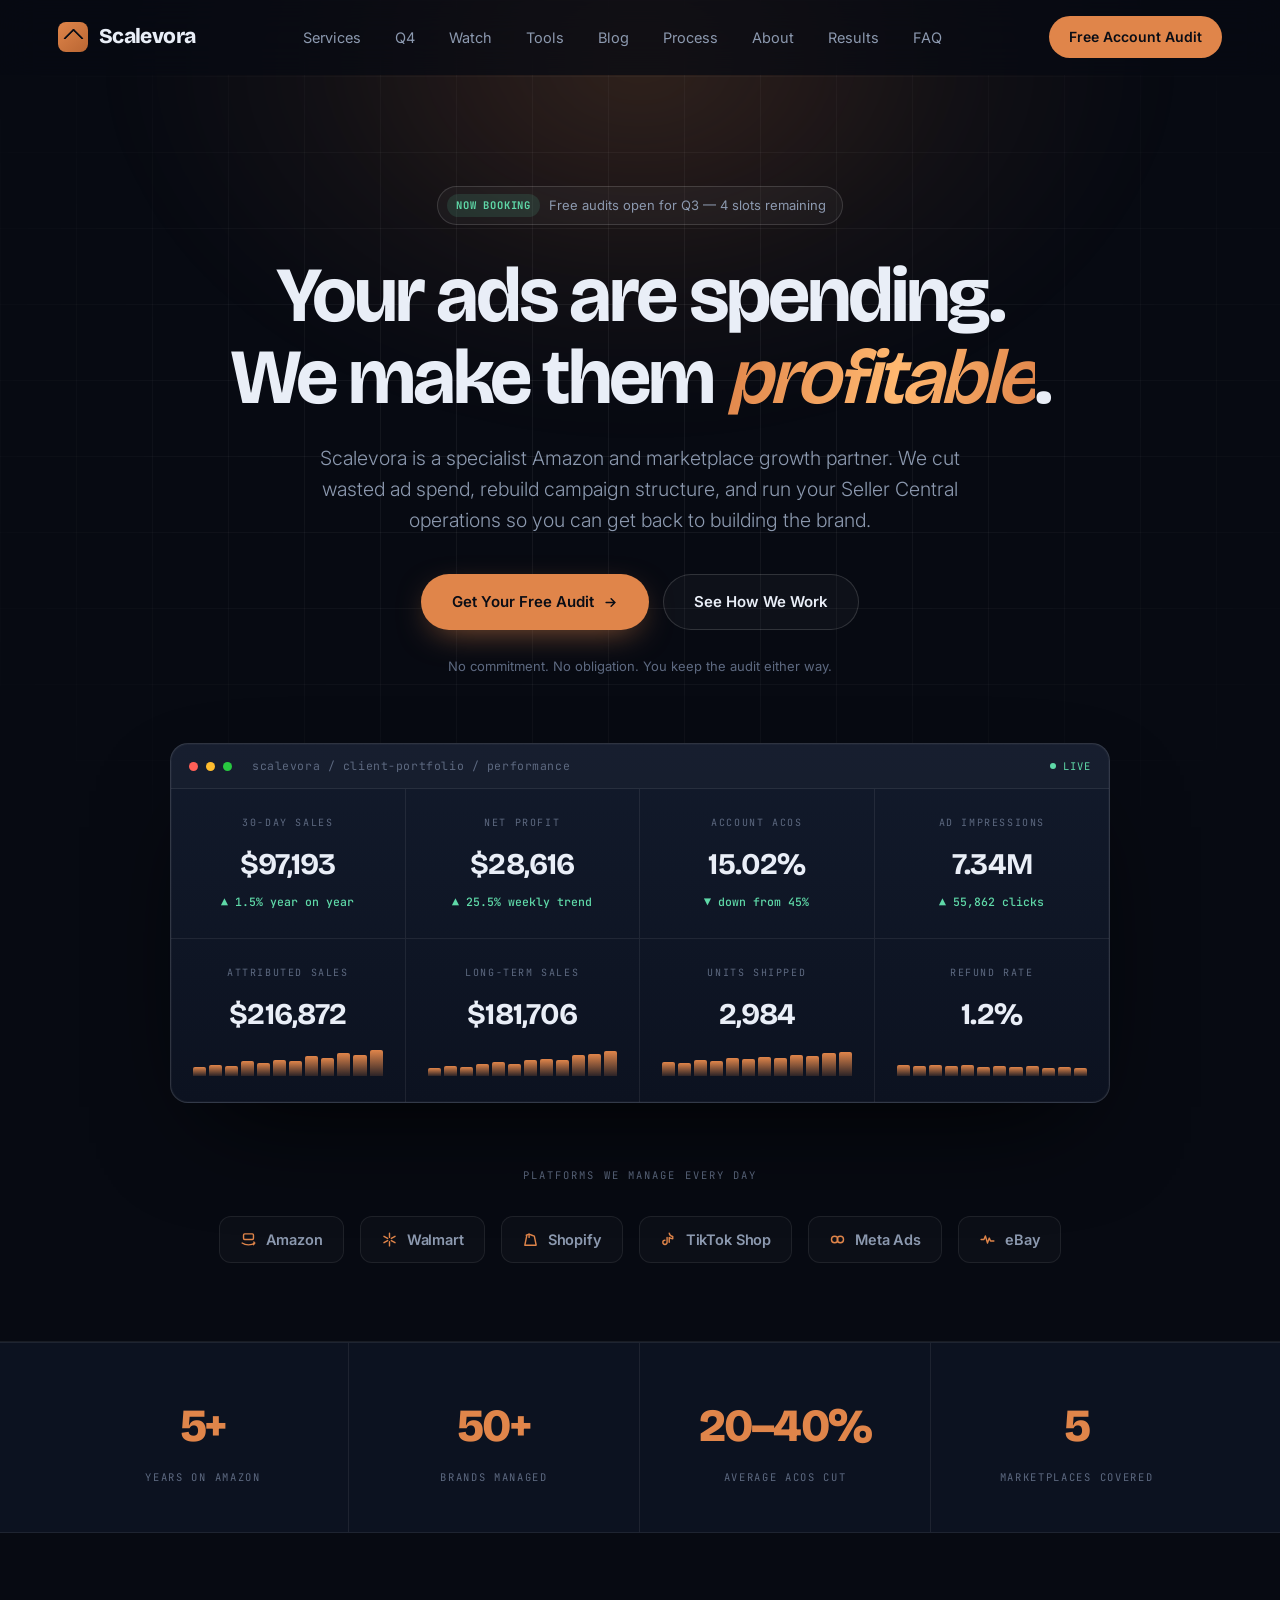
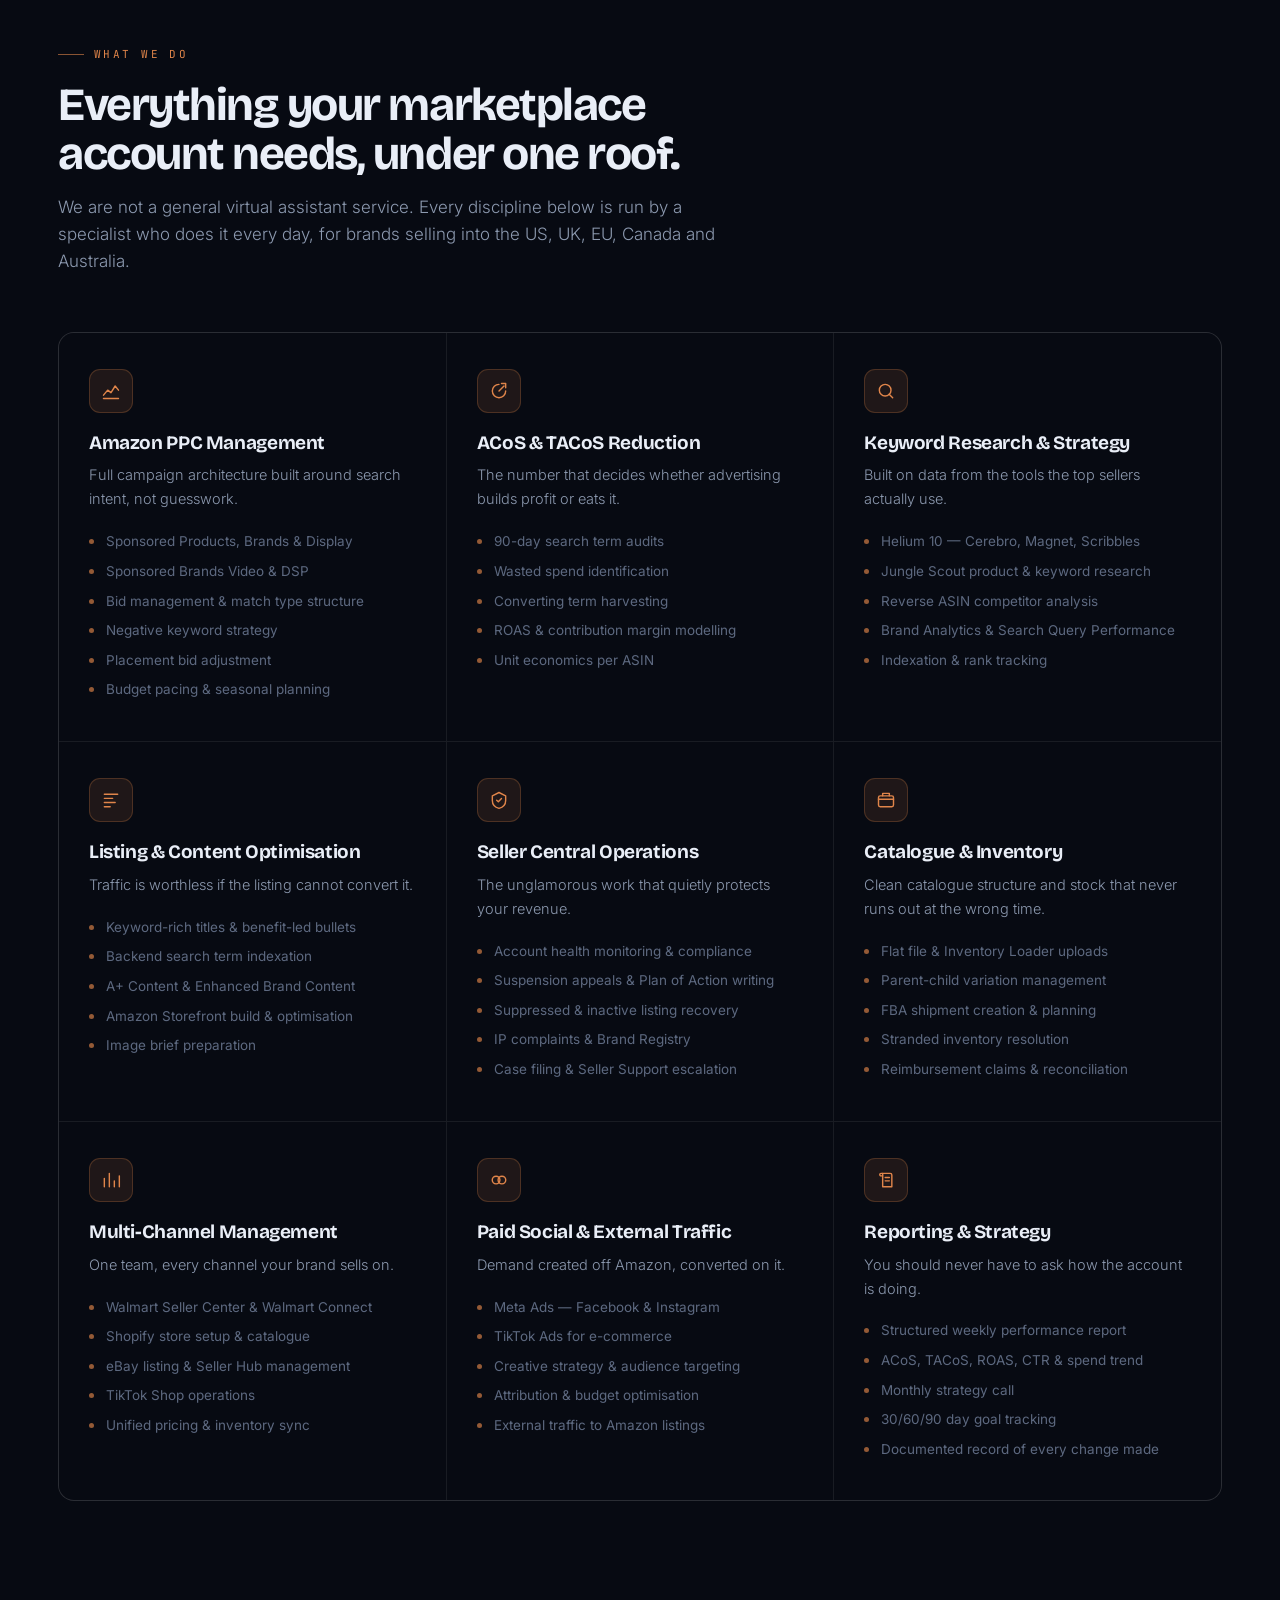
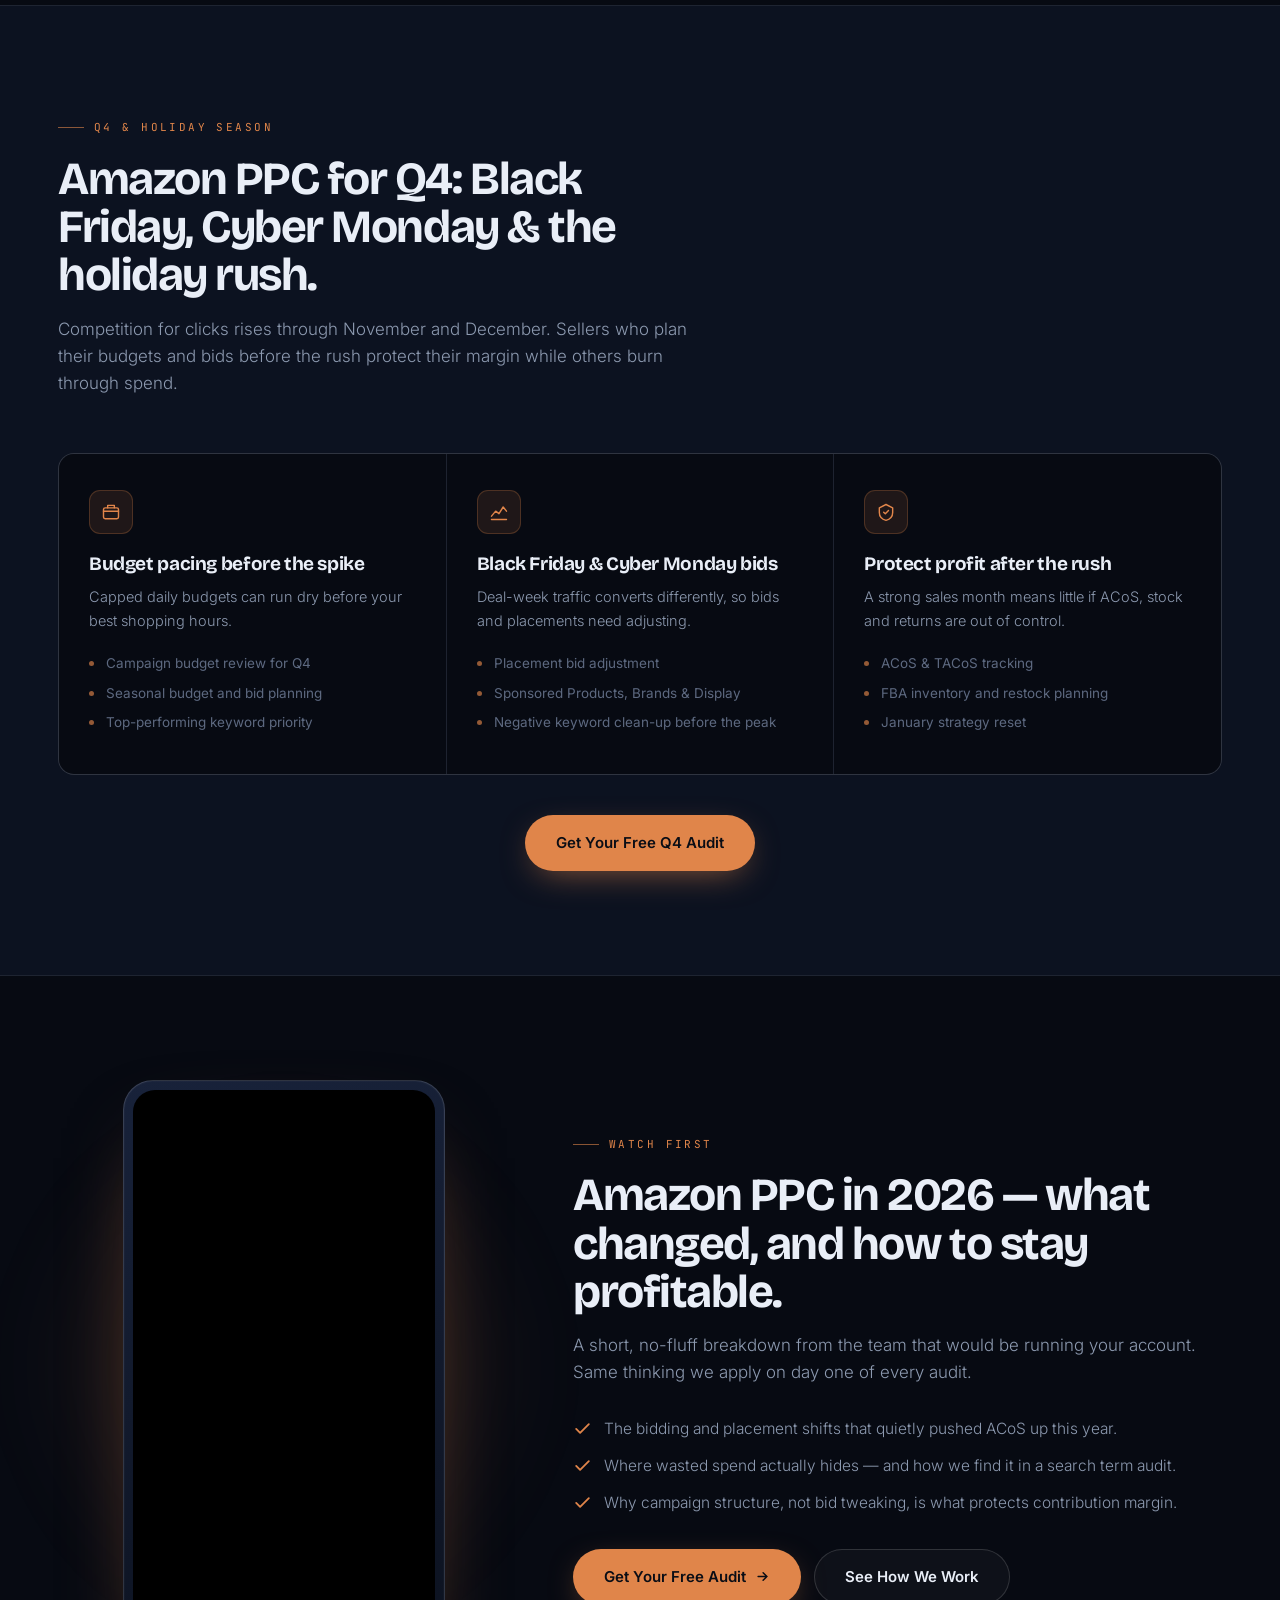
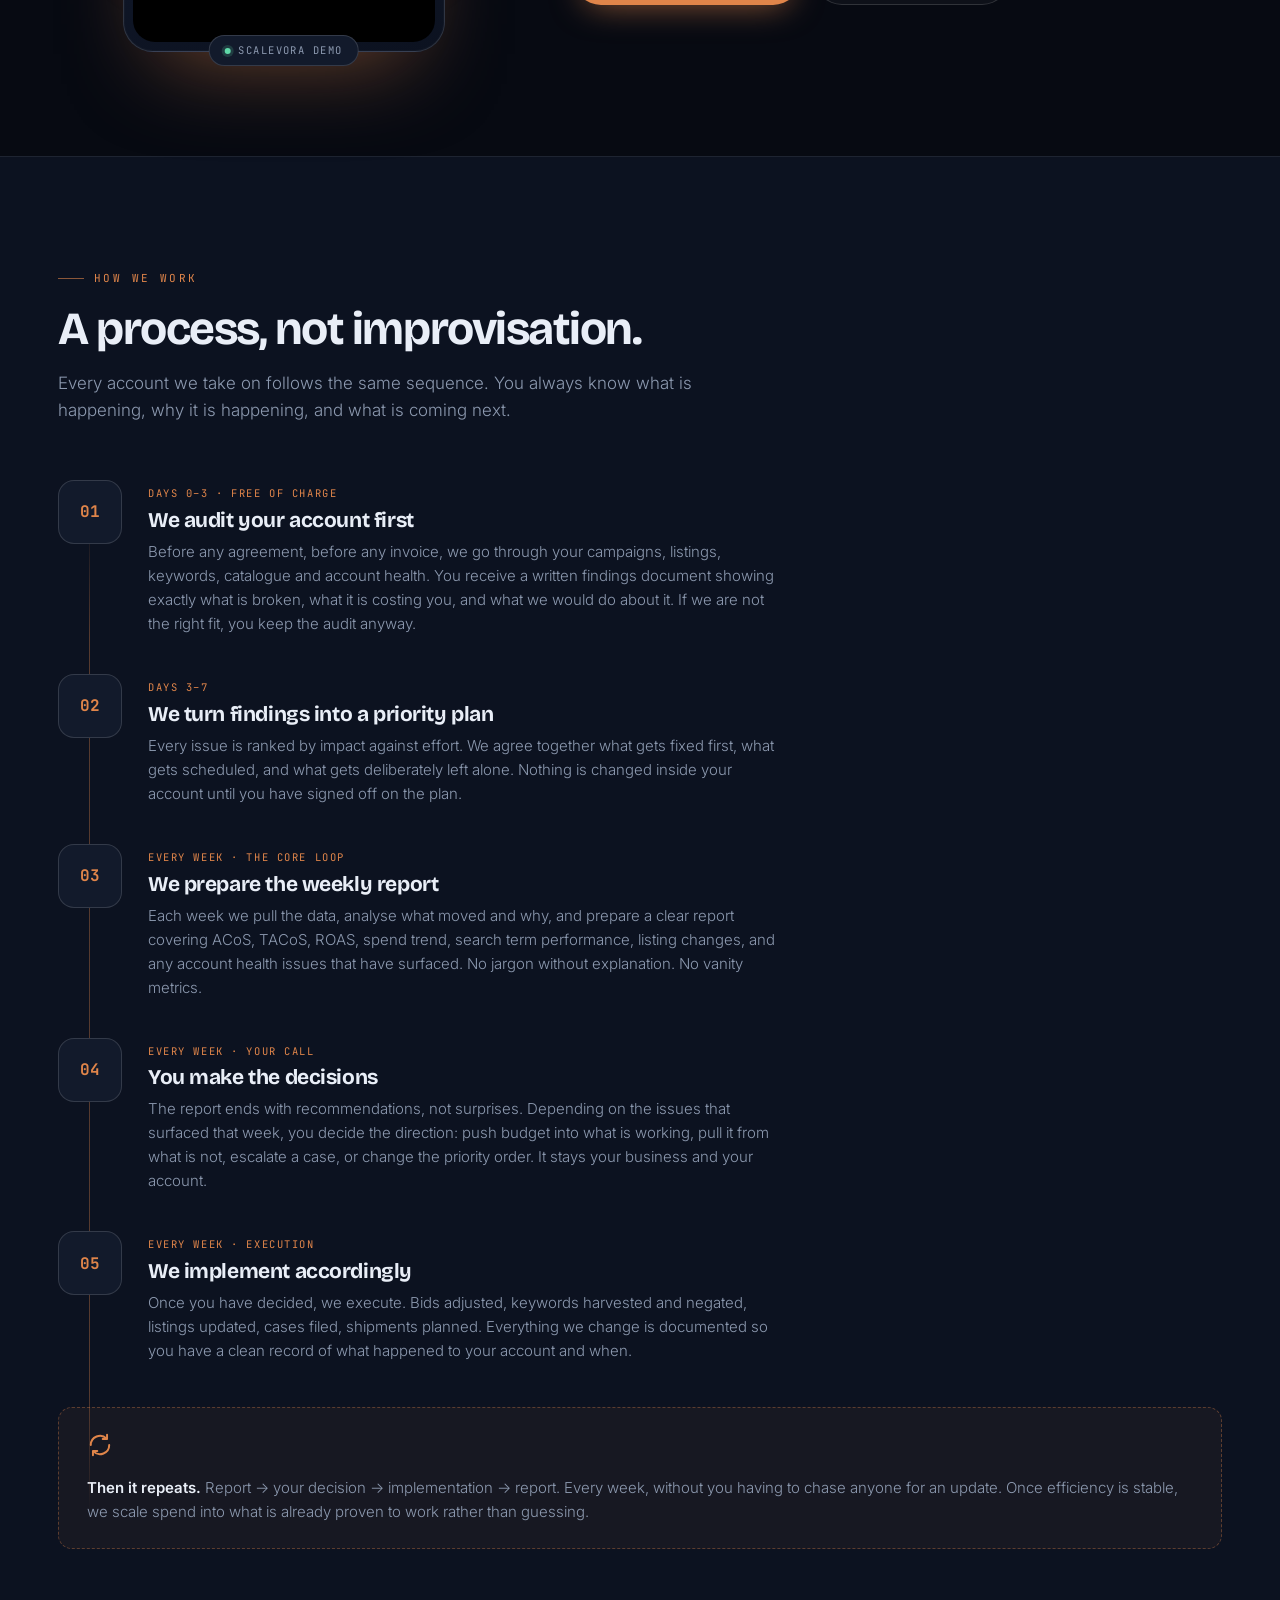
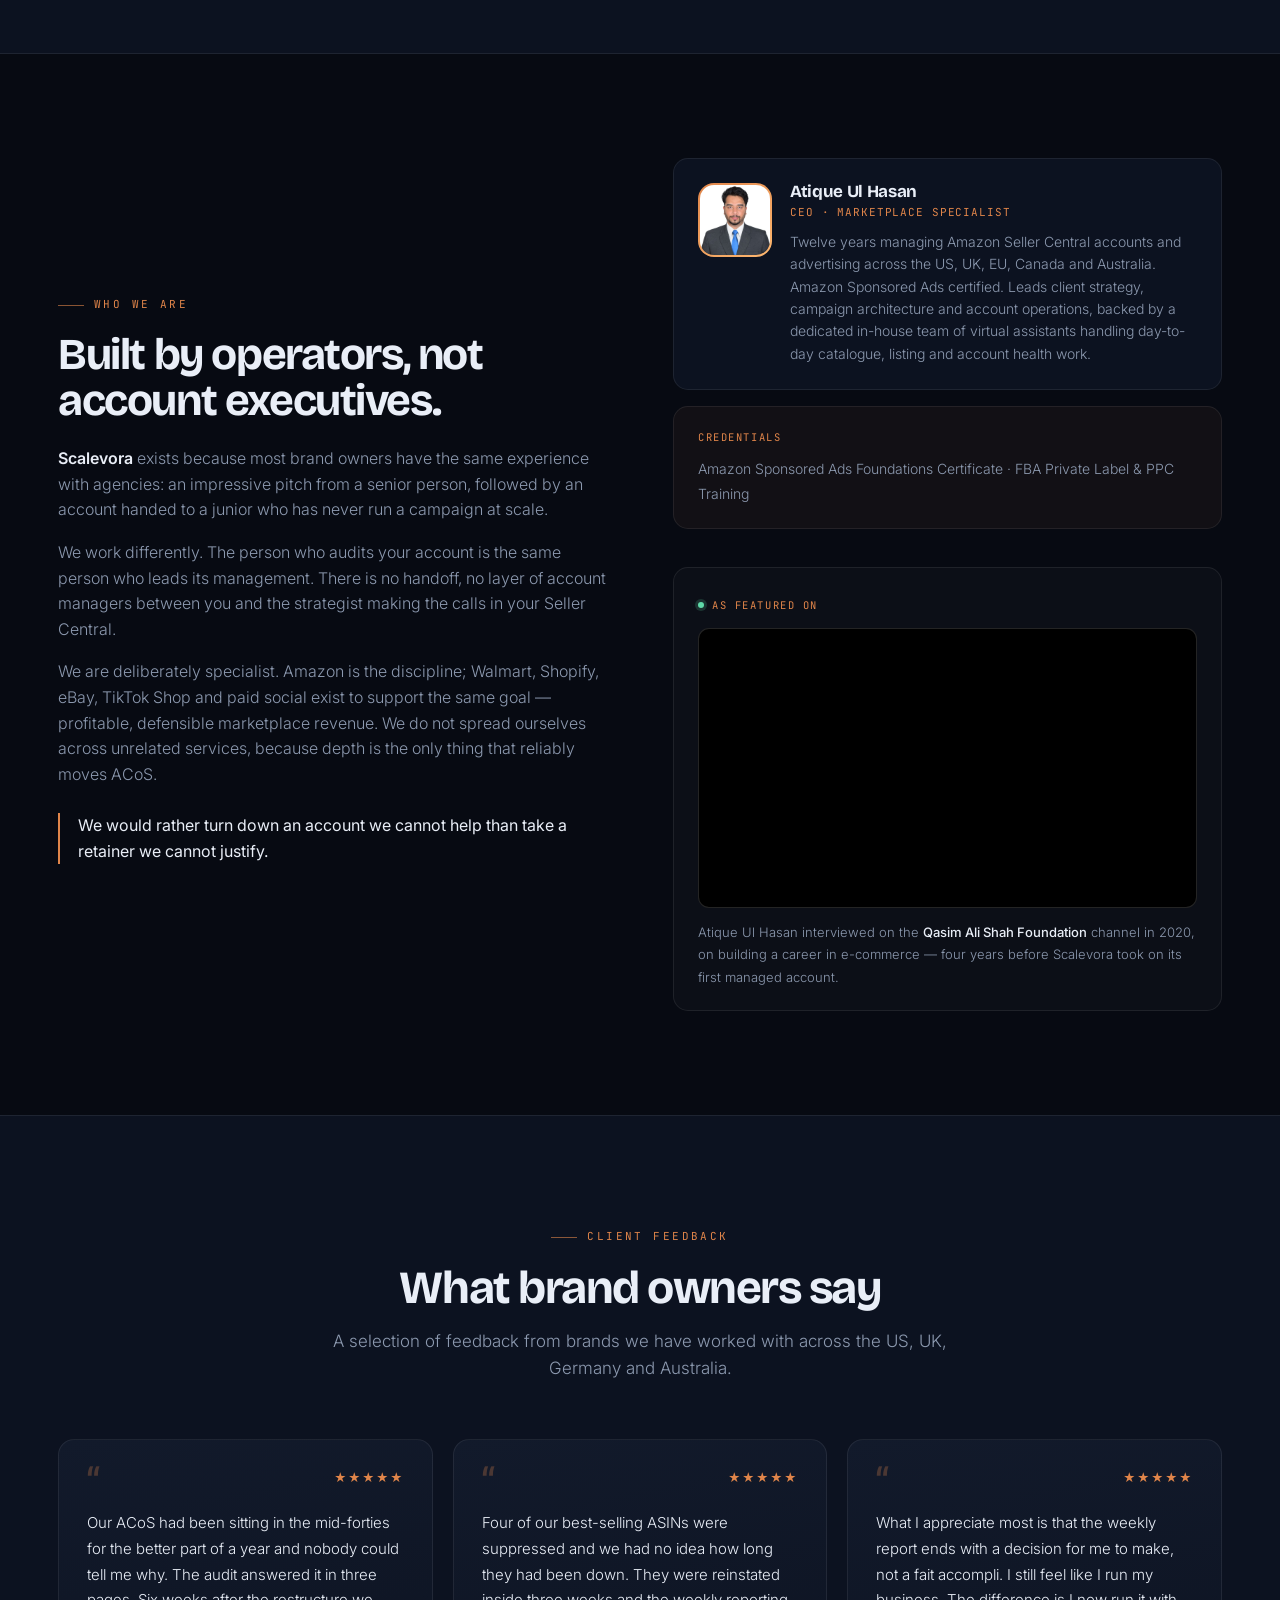
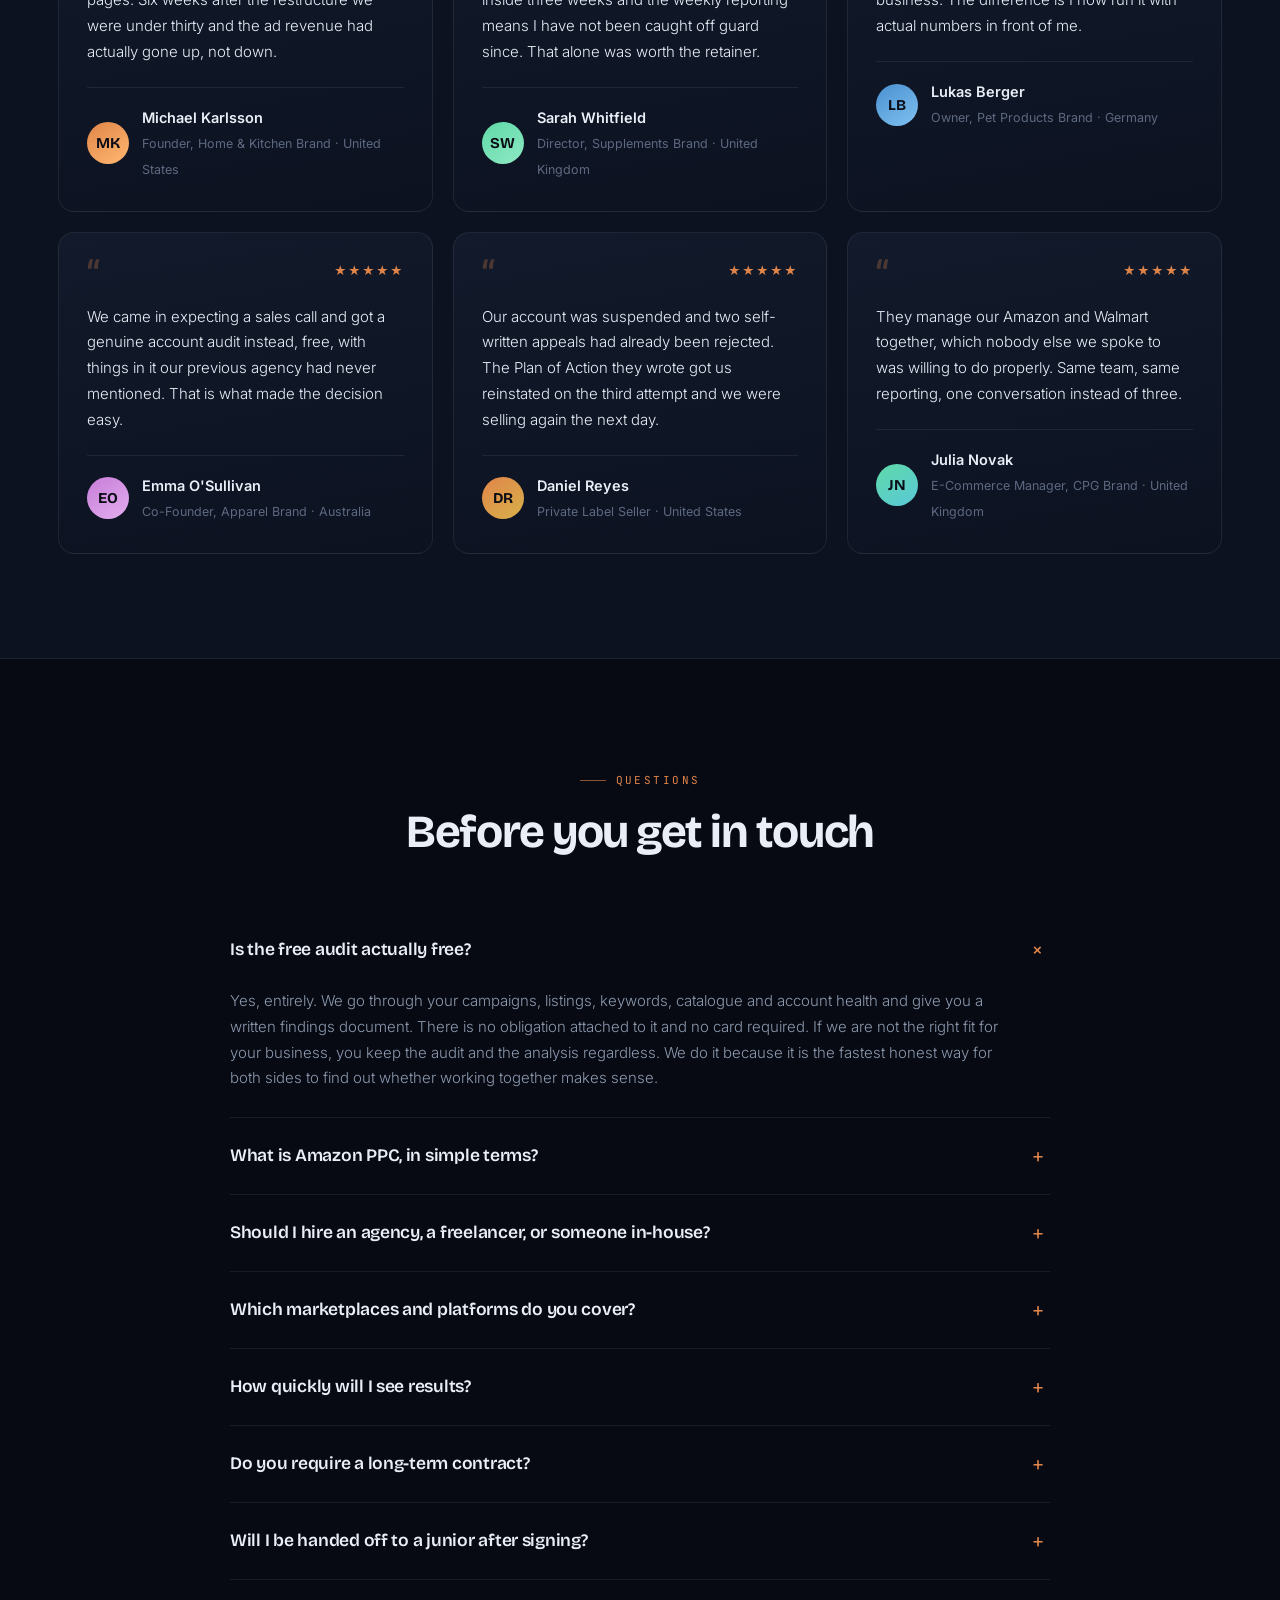
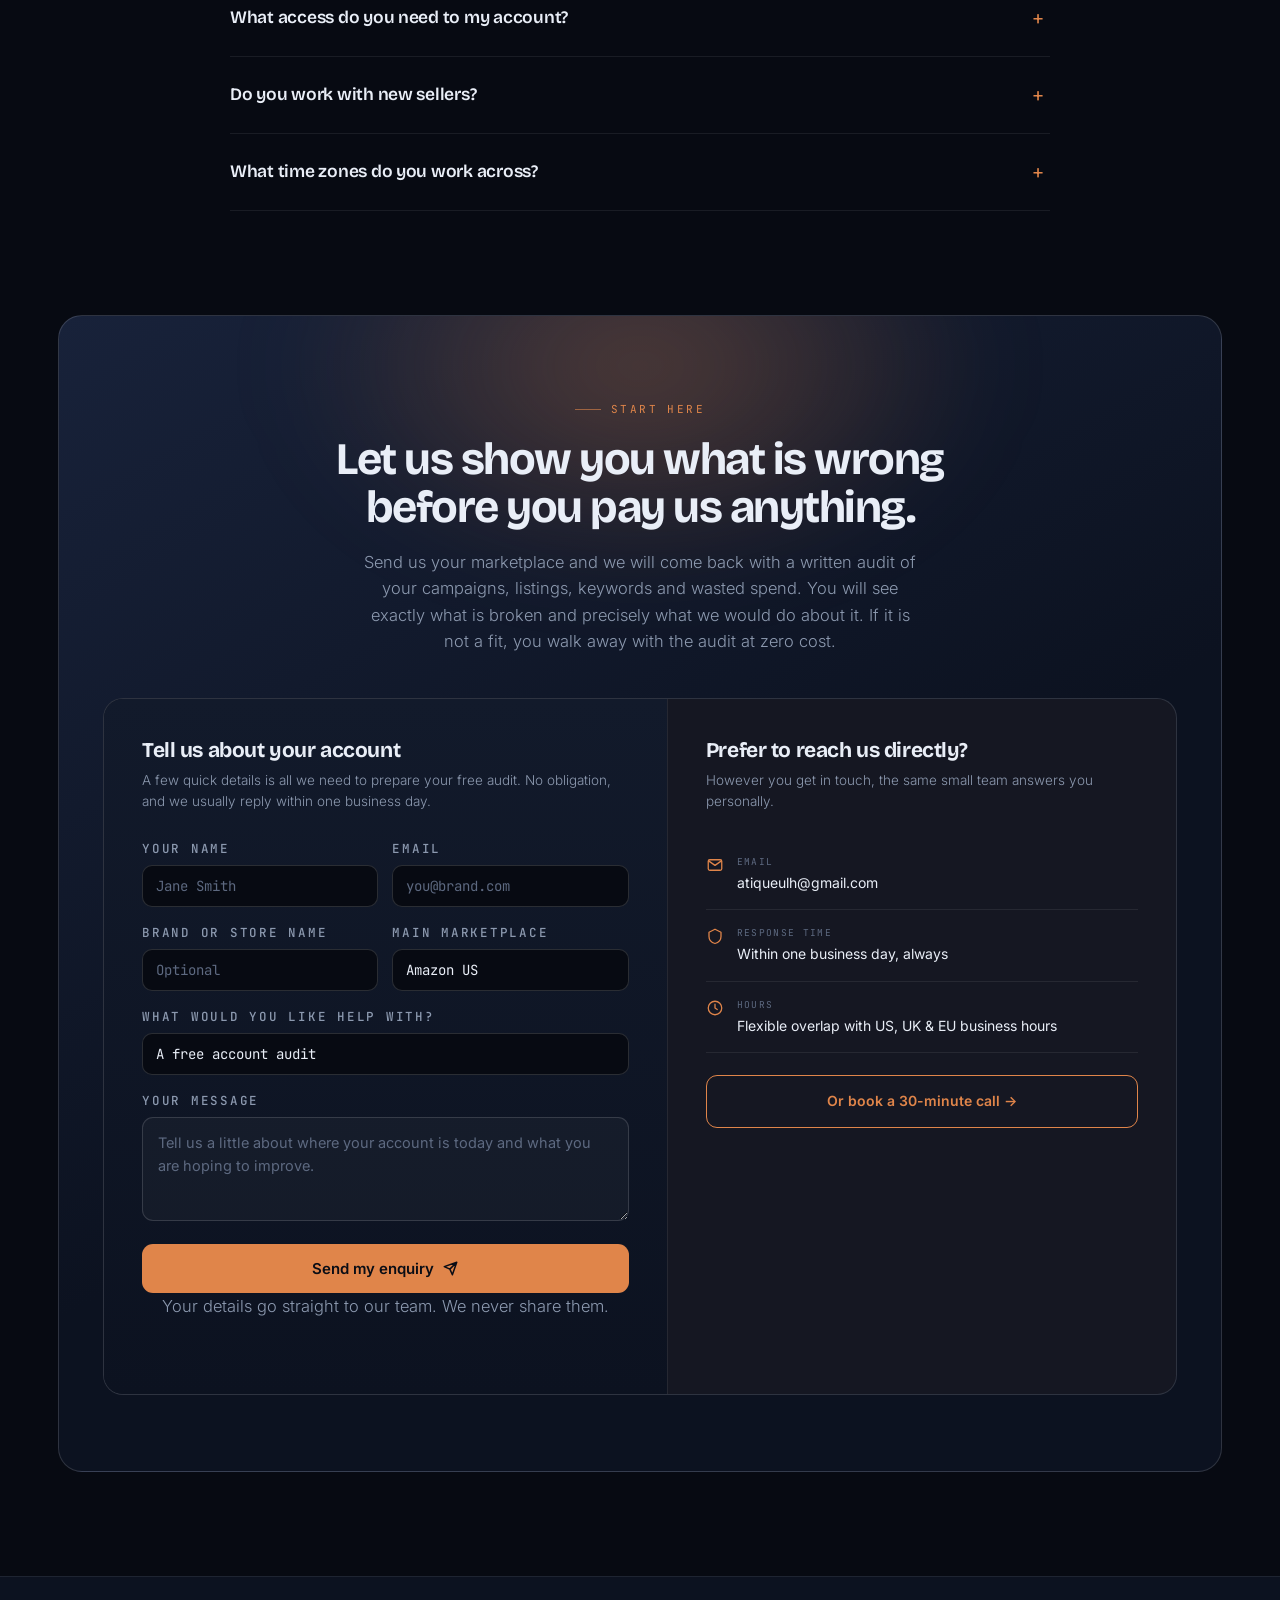
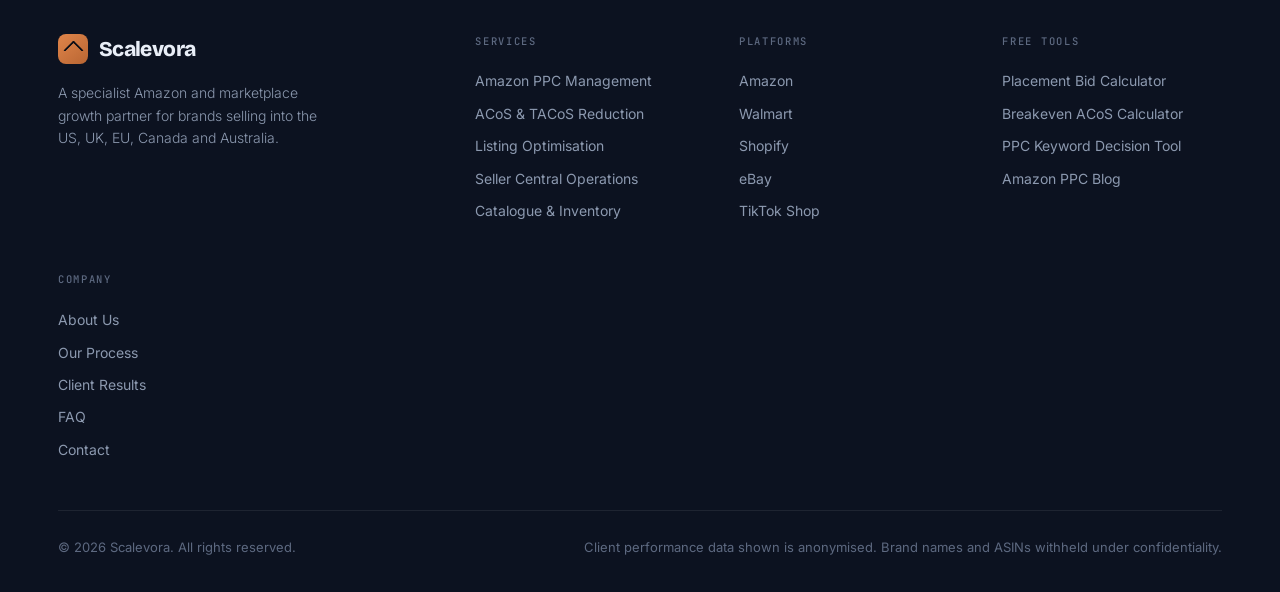
==== commit 4adafc4b: "Add files via upload Adds to the existing site:  - Founder interview video (Qasim Ali Shah Foundat" ====
--- a/index.html
+++ b/index.html
@@ -3,279 +3,32 @@
 <head>
 <meta charset="utf-8">
 <meta name="viewport" content="width=device-width, initial-scale=1">
-  
-<title>Amazon PPC Management &amp; ACoS Reduction | Scalevora</title>
-<meta name="description" content="Specialist Amazon PPC management, ACoS reduction and Seller Central operations for brands in the US, UK, EU, Canada and Australia. Get a free account audit.">
-<meta name="google-site-verification" content="o14jiz_A6V8onf8L9UNVbBnYqrrnuMIlVYdCqmAdJ2Y" />  
+<title>Amazon PPC Management Agency | Cut ACoS &mdash; Scalevora</title>
+<meta name="description" content="Specialist Amazon PPC agency. We cut wasted ad spend, rebuild campaign structure and run Seller Central ops. Free audit, no obligation.">
 <link rel="canonical" href="https://scalevora-tau.vercel.app/">
+<meta name="robots" content="index,follow,max-image-preview:large,max-snippet:-1">
+<meta name="google-site-verification" content="o14jiz_A6V8onf8L9UNVbBnYqrrnuMIlVYdCqmAdJ2Y" />
 <meta name="theme-color" content="#070A12">
 <meta property="og:type" content="website">
-<meta property="og:title" content="Scalevora — Amazon & Marketplace Growth Partner">
-<meta property="og:description" content="We cut wasted Amazon ad spend and run your Seller Central operations. Get a free account audit.">
+<meta property="og:site_name" content="Scalevora">
 <meta property="og:url" content="https://scalevora-tau.vercel.app/">
-<script type="application/ld+json">
-{
-  "@context": "https://schema.org",
-  "@type": "ProfessionalService",
-  "name": "Scalevora",
-  "url": "https://scalevora-tau.vercel.app/",
-  "description": "Specialist Amazon and marketplace growth partner: Amazon PPC management, ACoS reduction, listing optimisation and Seller Central operations.",
-  "email": "atiqueulh@gmail.com",
-  "serviceType": ["Amazon PPC Management", "ACoS Reduction", "Amazon Listing Optimisation", "Seller Central Operations", "Amazon Account Suspension Appeals"],
-  "areaServed": ["United States", "United Kingdom", "European Union", "Canada", "Australia"],
-  "founder": { "@type": "Person", "name": "Atique Ul Hasan", "jobTitle": "CEO and Marketplace Specialist" }
-}
-</script>
-  
+<meta property="og:title" content="Amazon PPC Management Agency | Cut ACoS &amp; Scale Profitably">
+<meta property="og:description" content="We cut wasted ad spend, rebuild campaign structure and run your Seller Central operations. Free, no-obligation account audit.">
+<meta property="og:image" content="https://i.ytimg.com/vi/ez3bL7w-dT8/hqdefault.jpg">
+<meta name="twitter:card" content="summary_large_image">
+<meta name="twitter:title" content="Amazon PPC Management Agency &mdash; Scalevora">
+<meta name="twitter:description" content="Cut wasted Amazon ad spend and rebuild campaign structure. Free account audit.">
+<meta name="twitter:image" content="https://i.ytimg.com/vi/ez3bL7w-dT8/hqdefault.jpg">
 <link rel="preconnect" href="https://fonts.googleapis.com">
 <link rel="preconnect" href="https://fonts.gstatic.com" crossorigin>
 <link href="https://fonts.googleapis.com/css2?family=Bricolage+Grotesque:opsz,wght@12..96,400;12..96,600;12..96,700;12..96,800&family=Inter:wght@300;400;500;600&family=JetBrains+Mono:wght@400;500;700&display=swap" rel="stylesheet">
 
-<style>
-:root{
-  --ink:#070A12;
-  --surf:#0C1220;
-  --surf2:#121A2B;
-  --surf3:#18223A;
-  --copper:#E0854A;
-  --copper-lo:#B96633;
-  --glow:#FFB870;
-  --mint:#5FD9A8;
-  --text:#E9EEF7;
-  --muted:#8C99AF;
-  --dim:#5D6980;
-  --line:rgba(255,255,255,.075);
-  --line2:rgba(255,255,255,.14);
-  --max:1220px;
-}
-*{box-sizing:border-box;margin:0;padding:0}
-html{scroll-behavior:smooth}
-body{
-  background:var(--ink);color:var(--text);
-  font-family:'Inter',system-ui,sans-serif;font-size:16px;line-height:1.6;
-  -webkit-font-smoothing:antialiased;overflow-x:hidden;
-}
-h1,h2,h3,h4{font-family:'Bricolage Grotesque',sans-serif;font-weight:700;line-height:1.05;letter-spacing:-.02em}
-a{color:inherit;text-decoration:none}
-.wrap{max-width:var(--max);margin:0 auto;padding:0 28px}
-.mono{font-family:'JetBrains Mono',monospace}
-.eyebrow{font-family:'JetBrains Mono',monospace;font-size:11px;letter-spacing:.22em;text-transform:uppercase;color:var(--copper);display:inline-flex;align-items:center;gap:10px;margin-bottom:18px}
-.eyebrow::before{content:"";width:26px;height:1px;background:var(--copper);opacity:.6}
-nav{position:fixed;top:0;left:0;right:0;z-index:100;background:rgba(7,10,18,.72);backdrop-filter:blur(18px);border-bottom:1px solid transparent;transition:border-color .3s,background .3s}
-nav.scrolled{border-bottom-color:var(--line);background:rgba(7,10,18,.92)}
-.nav-in{max-width:var(--max);margin:0 auto;padding:16px 28px;display:flex;align-items:center;justify-content:space-between}
-.logo{display:flex;align-items:center;gap:11px;font-family:'Bricolage Grotesque';font-weight:800;font-size:21px;letter-spacing:-.03em}
-.logo-mark{width:30px;height:30px;border-radius:8px;position:relative;flex:0 0 auto;background:linear-gradient(140deg,var(--copper),var(--copper-lo));display:grid;place-items:center}
-.logo-mark::after{content:"";width:11px;height:11px;border:2.5px solid #0A0D15;border-radius:2px;border-right-color:transparent;border-bottom-color:transparent;transform:rotate(45deg) translate(1px,1px)}
-.nav-links{display:flex;gap:34px;font-size:14.5px;color:var(--muted);font-weight:400}
-.nav-links a{transition:color .2s;position:relative}
-.nav-links a:hover{color:var(--text)}
-.nav-cta{padding:10px 20px;border-radius:100px;background:var(--copper);color:#0A0D15;font-weight:600;font-size:14px;transition:.25s;white-space:nowrap}
-.nav-cta:hover{background:var(--glow);transform:translateY(-1px)}
-.burger{display:none;flex-direction:column;gap:5px;cursor:pointer;padding:6px}
-.burger span{width:22px;height:2px;background:var(--text);border-radius:2px;transition:.3s}
-.hero{position:relative;padding:186px 0 0;overflow:hidden}
-.hero-bg{position:absolute;inset:0;pointer-events:none}
-.hero-bg::before{content:"";position:absolute;top:-320px;left:50%;transform:translateX(-50%);width:1100px;height:760px;border-radius:50%;background:radial-gradient(ellipse at center,rgba(224,133,74,.20),rgba(224,133,74,.05) 42%,transparent 68%);filter:blur(28px)}
-.grid-lines{position:absolute;inset:0;background-image:linear-gradient(var(--line) 1px,transparent 1px),linear-gradient(90deg,var(--line) 1px,transparent 1px);background-size:76px 76px;mask-image:radial-gradient(ellipse 80% 55% at 50% 30%,#000 20%,transparent 78%);-webkit-mask-image:radial-gradient(ellipse 80% 55% at 50% 30%,#000 20%,transparent 78%);opacity:.75}
-.hero-in{position:relative;z-index:2;text-align:center}
-.pill{display:inline-flex;align-items:center;gap:9px;padding:7px 16px 7px 9px;border-radius:100px;border:1px solid var(--line2);background:rgba(255,255,255,.035);font-size:13px;color:var(--muted);margin-bottom:30px}
-.pill b{background:rgba(95,217,168,.13);color:var(--mint);padding:3px 9px;border-radius:100px;font-size:10.5px;font-weight:700;letter-spacing:.08em;font-family:'JetBrains Mono',monospace}
-h1{font-size:clamp(40px,6.4vw,78px);letter-spacing:-.038em;margin-bottom:24px}
-h1 .accent{background:linear-gradient(100deg,var(--copper),var(--glow) 55%,var(--copper));-webkit-background-clip:text;background-clip:text;-webkit-text-fill-color:transparent;font-style:italic;font-weight:600}
-.hero p.lede{font-size:clamp(16px,1.75vw,19.5px);color:var(--muted);max-width:640px;margin:0 auto 38px;font-weight:300}
-.hero-btns{display:flex;gap:14px;justify-content:center;flex-wrap:wrap;margin-bottom:26px}
-.btn{padding:15px 30px;border-radius:100px;font-weight:600;font-size:15px;transition:.25s;display:inline-flex;align-items:center;gap:9px;border:1px solid transparent}
-.btn-p{background:var(--copper);color:#0A0D15;box-shadow:0 10px 34px -12px rgba(224,133,74,.7)}
-.btn-p:hover{background:var(--glow);transform:translateY(-2px);box-shadow:0 16px 42px -12px rgba(224,133,74,.85)}
-.btn-s{border-color:var(--line2);color:var(--text);background:rgba(255,255,255,.03)}
-.btn-s:hover{background:rgba(255,255,255,.08);border-color:var(--copper)}
-.hero-note{font-size:13px;color:var(--dim);margin-bottom:66px}
-.dash{position:relative;z-index:2;max-width:940px;margin:0 auto;border:1px solid var(--line2);border-radius:18px;overflow:hidden;background:linear-gradient(180deg,var(--surf2),var(--surf));box-shadow:0 44px 110px -40px rgba(0,0,0,.95),0 0 0 1px rgba(255,255,255,.03) inset}
-.dash-bar{display:flex;align-items:center;gap:8px;padding:13px 18px;border-bottom:1px solid var(--line);background:rgba(255,255,255,.02)}
-.dot{width:9px;height:9px;border-radius:50%}
-.dash-title{margin-left:12px;font-family:'JetBrains Mono',monospace;font-size:11.5px;color:var(--dim);letter-spacing:.05em}
-.dash-live{margin-left:auto;display:flex;align-items:center;gap:7px;font-family:'JetBrains Mono',monospace;font-size:10.5px;color:var(--mint);letter-spacing:.1em}
-.blip{width:6px;height:6px;border-radius:50%;background:var(--mint);animation:pulse 2s infinite}
-@keyframes pulse{0%,100%{opacity:1;box-shadow:0 0 0 0 rgba(95,217,168,.5)}50%{opacity:.45;box-shadow:0 0 0 6px rgba(95,217,168,0)}}
-.dash-grid{display:grid;grid-template-columns:repeat(4,1fr)}
-.dcell{padding:26px 22px;border-right:1px solid var(--line);border-bottom:1px solid var(--line)}
-.dcell:nth-child(4n){border-right:none}
-.dcell:nth-child(n+5){border-bottom:none}
-.dlabel{font-family:'JetBrains Mono',monospace;font-size:10px;letter-spacing:.16em;color:var(--dim);text-transform:uppercase;margin-bottom:9px}
-.dval{font-family:'Bricolage Grotesque';font-size:30px;font-weight:700;letter-spacing:-.03em;margin-bottom:5px}
-.dchg{font-family:'JetBrains Mono',monospace;font-size:11.5px;font-weight:500}
-.up{color:var(--mint)}.down{color:var(--mint)}
-.spark{margin-top:12px;height:26px;display:flex;align-items:flex-end;gap:3px}
-.spark i{flex:1;background:linear-gradient(180deg,var(--copper),rgba(224,133,74,.15));border-radius:2px 2px 0 0;display:block}
-.trusted{padding:64px 0 78px;border-bottom:1px solid var(--line)}
-.trusted-lbl{text-align:center;font-family:'JetBrains Mono',monospace;font-size:10.5px;letter-spacing:.2em;color:var(--dim);text-transform:uppercase;margin-bottom:32px}
-.marks{display:flex;justify-content:center;align-items:center;gap:16px;flex-wrap:wrap}
-.mark{display:flex;align-items:center;gap:9px;padding:11px 20px;border-radius:12px;border:1px solid var(--line);background:rgba(255,255,255,.022);font-weight:600;font-size:14.5px;color:var(--muted);transition:.28s;letter-spacing:-.01em}
-.mark:hover{border-color:var(--line2);color:var(--text);background:rgba(255,255,255,.05);transform:translateY(-2px)}
-.mark svg{width:17px;height:17px;flex:0 0 auto}
-section{padding:104px 0}
-.sec-head{max-width:660px;margin-bottom:56px}
-.sec-head.ctr{margin-left:auto;margin-right:auto;text-align:center}
-.sec-head h2{font-size:clamp(31px,4.1vw,46px);margin-bottom:16px;letter-spacing:-.032em}
-.sec-head p{color:var(--muted);font-size:17px;font-weight:300}
-.statband{background:var(--surf);border-top:1px solid var(--line);border-bottom:1px solid var(--line);padding:0}
-.stats{display:grid;grid-template-columns:repeat(4,1fr)}
-.st{padding:46px 30px;text-align:center;border-right:1px solid var(--line)}
-.st:last-child{border-right:none}
-.st .n{font-family:'Bricolage Grotesque';font-size:clamp(32px,4vw,46px);font-weight:800;letter-spacing:-.04em;color:var(--copper);margin-bottom:7px}
-.st .l{font-family:'JetBrains Mono',monospace;font-size:10.5px;letter-spacing:.16em;color:var(--dim);text-transform:uppercase}
-.svc{display:grid;grid-template-columns:repeat(3,1fr);gap:1px;background:var(--line);border:1px solid var(--line);border-radius:16px;overflow:hidden}
-.card{background:var(--ink);padding:36px 30px;transition:.3s;position:relative}
-.card:hover{background:var(--surf2)}
-.card .ico{width:44px;height:44px;border-radius:11px;background:rgba(224,133,74,.11);border:1px solid rgba(224,133,74,.24);display:grid;place-items:center;margin-bottom:20px;transition:.3s}
-.card:hover .ico{background:rgba(224,133,74,.2);transform:scale(1.06)}
-.card .ico svg{width:20px;height:20px;stroke:var(--copper);fill:none;stroke-width:1.7;stroke-linecap:round;stroke-linejoin:round}
-.card h3{font-size:19px;margin-bottom:11px;letter-spacing:-.02em}
-.card p{color:var(--muted);font-size:14.5px;font-weight:300;line-height:1.65;margin-bottom:16px}
-.card ul{list-style:none;font-size:13.5px;color:var(--dim)}
-.card li{padding:4px 0 4px 17px;position:relative}
-.card li::before{content:"";position:absolute;left:0;top:12px;width:5px;height:5px;border-radius:50%;background:var(--copper);opacity:.65}
-.proc{position:relative}
-.proc-line{position:absolute;left:31px;top:38px;bottom:38px;width:1px;background:linear-gradient(180deg,transparent,var(--copper) 12%,var(--copper) 88%,transparent);opacity:.35}
-.step{display:grid;grid-template-columns:64px 1fr;gap:26px;margin-bottom:38px;position:relative}
-.step:last-child{margin-bottom:0}
-.step-n{width:64px;height:64px;border-radius:16px;display:grid;place-items:center;background:var(--surf2);border:1px solid var(--line2);font-family:'JetBrains Mono',monospace;font-weight:700;font-size:16px;color:var(--copper);position:relative;z-index:2;transition:.3s}
-.step:hover .step-n{background:var(--copper);color:#0A0D15;border-color:var(--copper);transform:scale(1.05)}
-.step-body{padding-top:5px}
-.step-tag{font-family:'JetBrains Mono',monospace;font-size:10.5px;letter-spacing:.15em;color:var(--copper);text-transform:uppercase;margin-bottom:7px}
-.step-body h3{font-size:21px;margin-bottom:9px}
-.step-body p{color:var(--muted);font-size:15px;font-weight:300;max-width:640px}
-.loop{margin-top:44px;padding:24px 28px;border-radius:14px;border:1px dashed rgba(224,133,74,.35);background:rgba(224,133,74,.05);display:flex;align-items:center;gap:18px;flex-wrap:wrap}
-.loop svg{width:26px;height:26px;stroke:var(--copper);fill:none;stroke-width:1.8;flex:0 0 auto}
-.loop b{color:var(--text);font-weight:600}
-.loop span{color:var(--muted);font-size:15px;font-weight:300}
-.about-grid{display:grid;grid-template-columns:1fr 1fr;gap:66px;align-items:center}
-.about-txt p{color:var(--muted);font-size:16px;font-weight:300;margin-bottom:17px}
-.about-txt p strong{color:var(--text);font-weight:600}
-.team{display:grid;gap:16px}
-.member{display:flex;gap:18px;padding:24px;border-radius:15px;border:1px solid var(--line);background:var(--surf);transition:.3s}
-.member:hover{border-color:rgba(224,133,74,.4);background:var(--surf2);transform:translateX(4px)}
-.avatar-ring{width:74px;height:74px;border-radius:16px;flex:0 0 auto;padding:2px;background:linear-gradient(145deg,var(--copper),var(--glow))}
-.avatar-ring img{width:100%;height:100%;border-radius:14px;object-fit:cover;display:block}
-.member h4{font-size:17px;margin-bottom:3px}
-.member .role{font-family:'JetBrains Mono',monospace;font-size:11px;letter-spacing:.08em;color:var(--copper);text-transform:uppercase;margin-bottom:9px}
-.member p{font-size:14px;color:var(--muted);font-weight:300;line-height:1.6}
-.tests{display:grid;grid-template-columns:repeat(3,1fr);gap:20px}
-.test{padding:30px 28px;border-radius:16px;border:1px solid var(--line);background:linear-gradient(170deg,var(--surf2),var(--surf));transition:.3s;position:relative}
-.test:hover{border-color:var(--line2);transform:translateY(-4px)}
-.quote{font-size:44px;font-family:'Bricolage Grotesque';color:var(--copper);opacity:.28;line-height:.6;margin-bottom:14px}
-.test p{font-size:15px;color:var(--text);font-weight:300;line-height:1.72;margin-bottom:22px}
-.tperson{display:flex;align-items:center;gap:13px;padding-top:18px;border-top:1px solid var(--line)}
-.tav{width:42px;height:42px;border-radius:50%;flex:0 0 auto;display:grid;place-items:center;font-family:'Bricolage Grotesque';font-weight:700;font-size:15px;color:#0A0D15}
-.tperson h5{font-size:14.5px;font-weight:600;margin-bottom:1px;font-family:'Inter'}
-.tperson span{font-size:12.5px;color:var(--dim)}
-.stars{position:absolute;top:28px;right:28px;color:var(--copper);font-size:12px;letter-spacing:1px}
-.faq{max-width:820px;margin:0 auto}
-.q{border-bottom:1px solid var(--line)}
-.q summary{padding:24px 44px 24px 0;cursor:pointer;list-style:none;position:relative;font-family:'Bricolage Grotesque';font-weight:600;font-size:17.5px;letter-spacing:-.015em;transition:color .2s}
-.q summary::-webkit-details-marker{display:none}
-.q summary:hover{color:var(--copper)}
-.q summary::after{content:"+";position:absolute;right:6px;top:50%;transform:translateY(-50%);font-size:24px;font-weight:300;color:var(--copper);transition:transform .3s}
-.q[open] summary::after{transform:translateY(-50%) rotate(45deg)}
-.q .a{padding:0 40px 26px 0;color:var(--muted);font-size:15px;font-weight:300;line-height:1.72}
-.cta-sec{padding:0 0 104px;scroll-margin-top:90px}
-.cta{position:relative;border-radius:24px;overflow:hidden;padding:76px 44px;text-align:center;background:linear-gradient(150deg,var(--surf3),var(--surf) 55%);border:1px solid var(--line2)}
-.cta::before{content:"";position:absolute;top:-180px;left:50%;transform:translateX(-50%);width:760px;height:460px;border-radius:50%;background:radial-gradient(ellipse,rgba(224,133,74,.3),transparent 66%);filter:blur(46px)}
-.cta > *{position:relative;z-index:2}
-.cta h2{font-size:clamp(29px,4vw,45px);margin-bottom:18px;letter-spacing:-.033em}
-.cta p{color:var(--muted);max-width:560px;margin:0 auto 34px;font-size:16.5px;font-weight:300}
-.contact-row{display:flex;gap:34px;justify-content:center;flex-wrap:wrap;margin-top:38px;padding-top:32px;border-top:1px solid var(--line)}
-.ci{display:flex;align-items:center;gap:10px;font-size:14.5px;color:var(--muted)}
-.ci svg{width:17px;height:17px;stroke:var(--copper);fill:none;stroke-width:1.7}
-.ci a:hover{color:var(--copper)}
-footer{border-top:1px solid var(--line);padding:56px 0 34px;background:var(--surf)}
-.f-grid{display:grid;grid-template-columns:1.7fr 1fr 1fr 1fr;gap:44px;margin-bottom:44px}
-.f-brand p{color:var(--muted);font-size:14px;font-weight:300;margin-top:16px;max-width:280px}
-.f-col h5{font-family:'JetBrains Mono',monospace;font-size:10.5px;letter-spacing:.16em;color:var(--dim);text-transform:uppercase;margin-bottom:16px;font-weight:500}
-.f-col a{display:block;color:var(--muted);font-size:14px;padding:5px 0;transition:.2s}
-.f-col a:hover{color:var(--copper)}
-.f-bot{padding-top:26px;border-top:1px solid var(--line);display:flex;justify-content:space-between;gap:16px;flex-wrap:wrap;font-size:13px;color:var(--dim)}
-.reveal{opacity:0;transform:translateY(26px);transition:opacity .75s cubic-bezier(.2,.7,.3,1),transform .75s cubic-bezier(.2,.7,.3,1)}
-.reveal.in{opacity:1;transform:none}
-
-/* ===== Watch / demo video ===== */
-.watch-grid{display:grid;grid-template-columns:minmax(0,.82fr) minmax(0,1.18fr);gap:64px;align-items:center}
-.vid-col{position:relative;display:flex;justify-content:center}
-.vid-col::before{content:"";position:absolute;top:50%;left:50%;transform:translate(-50%,-50%);width:132%;max-width:540px;aspect-ratio:1;border-radius:50%;background:radial-gradient(ellipse at center,rgba(224,133,74,.22),rgba(224,133,74,.06) 45%,transparent 70%);filter:blur(34px);pointer-events:none}
-.vid-frame{position:relative;z-index:1;width:100%;max-width:322px;aspect-ratio:9/16;border-radius:30px;padding:9px;background:linear-gradient(165deg,var(--surf3),var(--surf));border:1px solid var(--line2);box-shadow:0 40px 90px -38px rgba(224,133,74,.55),0 0 0 1px rgba(255,255,255,.02) inset}
-.vid-frame iframe{width:100%;height:100%;border:0;border-radius:22px;display:block;background:#000}
-.vid-tag{position:absolute;left:50%;transform:translateX(-50%);bottom:-15px;display:inline-flex;align-items:center;gap:8px;padding:6px 15px;border-radius:100px;background:var(--surf2);border:1px solid var(--line2);font-family:'JetBrains Mono',monospace;font-size:10.5px;letter-spacing:.14em;text-transform:uppercase;color:var(--muted);white-space:nowrap}
-.vid-tag .blip{width:6px;height:6px;border-radius:50%;background:var(--mint);box-shadow:0 0 0 3px rgba(95,217,168,.18)}
-.watch-points{list-style:none;margin:30px 0 34px;display:grid;gap:13px}
-.watch-points li{display:flex;gap:12px;align-items:flex-start;font-size:15.5px;color:var(--muted);font-weight:300;line-height:1.55}
-.watch-points svg{flex:0 0 auto;width:19px;height:19px;margin-top:2px;stroke:var(--copper);stroke-width:2.3;fill:none;stroke-linecap:round;stroke-linejoin:round}
-.watch-btns{display:flex;flex-wrap:wrap;gap:13px}
-@media(max-width:900px){
-  .watch-grid{grid-template-columns:1fr;gap:52px}
-  .watch-grid .sec-head{margin-left:auto;margin-right:auto;text-align:center}
-  .watch-points{max-width:520px;margin-left:auto;margin-right:auto;text-align:left}
-  .watch-btns{justify-content:center}
-  .vid-frame{max-width:296px}
-}
-@media(max-width:960px){
-  .svc,.tests{grid-template-columns:1fr 1fr}
-  .about-grid{grid-template-columns:1fr;gap:44px}
-  .f-grid{grid-template-columns:1fr 1fr;gap:34px}
-  .dash-grid{grid-template-columns:repeat(2,1fr)}
-  .dcell:nth-child(2n){border-right:none}
-  .dcell:nth-child(n+3){border-bottom:1px solid var(--line)}
-  .dcell:nth-child(n+7){border-bottom:none}
-}
-@media(max-width:720px){
-  .nav-links{display:none;position:absolute;top:100%;left:0;right:0;flex-direction:column;gap:0;background:rgba(9,13,22,.99);border-bottom:1px solid var(--line);padding:10px 28px 22px}
-  .nav-links.open{display:flex}
-  .nav-links a{padding:13px 0;border-bottom:1px solid var(--line)}
-  .burger{display:flex}
-  .hero{padding-top:132px}
-  .svc,.tests,.stats{grid-template-columns:1fr}
-  .st{border-right:none;border-bottom:1px solid var(--line);padding:34px 20px}
-  .step{grid-template-columns:1fr;gap:16px}
-  .proc-line{display:none}
-  .card:hover{background:var(--ink)}
-  section{padding:74px 0}
-  .cta{padding:52px 24px}
-  .f-grid{grid-template-columns:1fr}
-}
-@media(prefers-reduced-motion:reduce){
-  *{animation:none!important;transition:none!important}
-  .reveal{opacity:1;transform:none}
-}
-.contact-wrap{display:grid;grid-template-columns:1.05fr .95fr;gap:0;margin-top:44px;text-align:left;border:1px solid var(--line2);border-radius:20px;overflow:hidden;background:var(--surf)}
-.contact-form{padding:40px 38px;background:linear-gradient(180deg,var(--surf2),var(--surf))}
-.contact-side{padding:40px 38px;background:rgba(224,133,74,.045);border-left:1px solid var(--line)}
-.contact-form h3,.contact-side h3{font-family:'Bricolage Grotesque',sans-serif;font-size:21px;font-weight:700;letter-spacing:-.02em;margin-bottom:8px;color:var(--text)}
-.contact-form .sub,.contact-side .sub{font-size:13.5px;color:var(--muted);font-weight:300;margin-bottom:26px;line-height:1.6}
-.fld{margin-bottom:16px}
-.fld label{display:block;font-family:'JetBrains Mono',monospace;font-size:10px;letter-spacing:.14em;text-transform:uppercase;color:var(--dim);margin-bottom:8px}
-.fld input,.fld select,.fld textarea{width:100%;padding:13px 15px;border-radius:11px;background:rgba(255,255,255,.03);border:1px solid var(--line2);color:var(--text);font-family:'Inter',sans-serif;font-size:14.5px;transition:.2s}
-.fld input::placeholder,.fld textarea::placeholder{color:var(--dim)}
-.fld input:focus,.fld select:focus,.fld textarea:focus{outline:none;border-color:var(--copper);background:rgba(224,133,74,.05)}
-.fld textarea{resize:vertical;min-height:104px;line-height:1.6}
-.fld select{appearance:none;-webkit-appearance:none;background-image:url("data:image/svg+xml,%3Csvg xmlns='http://www.w3.org/2000/svg' width='12' height='12' viewBox='0 0 24 24' fill='none' stroke='%238C99AF' stroke-width='2.5'%3E%3Cpath d='M6 9l6 6 6-6'/%3E%3C/svg%3E");background-repeat:no-repeat;background-position:right 15px center;cursor:pointer}
-.fld select option{background:#162033;color:var(--text)}
-.fld-row{display:grid;grid-template-columns:1fr 1fr;gap:14px}
-.form-btn{width:100%;padding:15px;border:none;border-radius:11px;cursor:pointer;margin-top:6px;background:var(--copper);color:#0A0D15;font-family:'Inter',sans-serif;font-weight:600;font-size:15px;transition:.25s;display:flex;align-items:center;justify-content:center;gap:9px}
-.form-btn:hover{background:var(--glow);transform:translateY(-1px);box-shadow:0 12px 30px -10px rgba(224,133,74,.7)}
-.form-note{font-size:11.5px;color:var(--dim);text-align:center;margin-top:14px;font-weight:300}
-.form-ok{display:none;padding:20px;border-radius:12px;background:rgba(95,217,168,.1);border:1px solid rgba(95,217,168,.35);color:var(--mint);font-size:14.5px;text-align:center;margin-bottom:8px;line-height:1.6}
-.side-item{display:flex;gap:13px;padding:15px 0;border-bottom:1px solid var(--line)}
-.side-item:last-child{border-bottom:none}
-.side-item svg{width:18px;height:18px;stroke:var(--copper);fill:none;stroke-width:1.7;flex:0 0 auto;margin-top:2px}
-.side-item .k{font-family:'JetBrains Mono',monospace;font-size:9.5px;letter-spacing:.14em;text-transform:uppercase;color:var(--dim);margin-bottom:3px}
-.side-item .v{font-size:14px;color:var(--text);word-break:break-word}
-.side-item .v a:hover{color:var(--copper)}
-.side-cal{margin-top:22px;display:block;text-align:center;padding:14px;border-radius:11px;border:1px solid var(--copper);color:var(--copper);font-weight:600;font-size:14px;transition:.25s}
-.side-cal:hover{background:var(--copper);color:#0A0D15}
-@media(max-width:820px){.contact-wrap{grid-template-columns:1fr}.contact-side{border-left:none;border-top:1px solid var(--line)}}
-@media(max-width:520px){.fld-row{grid-template-columns:1fr}}
-:focus-visible{outline:2px solid var(--copper);outline-offset:3px;border-radius:4px}
-</style>
+<link rel="stylesheet" href="/assets/site.css?v=20261027">
+<script type="application/ld+json">{"@context": "https://schema.org", "@type": "ProfessionalService", "@id": "https://scalevora-tau.vercel.app/#org", "name": "Scalevora", "url": "https://scalevora-tau.vercel.app/", "description": "Specialist Amazon and marketplace growth partner providing Amazon PPC management, ACoS reduction, listing optimisation and Seller Central operations.", "email": "atiqueulh@gmail.com", "priceRange": "$$", "areaServed": [{"@type": "Country", "name": "United States"}, {"@type": "Country", "name": "United Kingdom"}, {"@type": "Country", "name": "Canada"}, {"@type": "Country", "name": "Australia"}, {"@type": "Country", "name": "Germany"}], "serviceType": ["Amazon PPC Management", "ACoS and TACoS Reduction", "Amazon Listing Optimisation", "Seller Central Operations", "Amazon Catalogue and Inventory Management", "Multi-Channel Marketplace Management"], "founder": {"@type": "Person", "name": "Atique Ul Hasan", "jobTitle": "CEO & Marketplace Specialist"}, "makesOffer": {"@type": "Offer", "name": "Free Amazon Account Audit", "price": "0", "priceCurrency": "USD", "description": "A written findings document covering campaigns, listings, keywords, catalogue and account health. No obligation."}}</script>
+<script type="application/ld+json">{"@context": "https://schema.org", "@type": "WebSite", "@id": "https://scalevora-tau.vercel.app/#website", "url": "https://scalevora-tau.vercel.app/", "name": "Scalevora", "publisher": {"@id": "https://scalevora-tau.vercel.app/#org"}}</script>
+<script type="application/ld+json">{"@context": "https://schema.org", "@type": "FAQPage", "mainEntity": [{"@type": "Question", "name": "Is the free audit actually free?", "acceptedAnswer": {"@type": "Answer", "text": "Yes, entirely. We go through your campaigns, listings, keywords, catalogue and account health and give you a written findings document. There is no obligation attached to it and no card required. If we are not the right fit for your business, you keep the audit and the analysis regardless. We do it because it is the fastest honest way for both sides to find out whether working together makes sense."}}, {"@type": "Question", "name": "What is Amazon PPC, in simple terms?", "acceptedAnswer": {"@type": "Answer", "text": "Amazon PPC (pay per click) is advertising inside Amazon search results and product pages. You choose the search terms you want your product to appear for and what you will pay for a click, and Amazon runs an auction each time someone searches. You pay for the click, not for being shown and not for the sale — which is why the economics depend entirely on your margin and conversion rate rather than on the ACoS number alone. We have written a full plain-English walkthrough in how Amazon PPC works."}}, {"@type": "Question", "name": "Should I hire an agency, a freelancer, or someone in-house?", "acceptedAnswer": {"@type": "Answer", "text": "It depends on your ad spend and on what is actually bottlenecking the account. Below roughly $3,000 a month in ad spend, no agency fee justifies itself and a good freelancer or your own time is the honest answer. Between $15,000 and $80,000 an agency usually pays for itself several times over. Above that, in-house typically wins on cost. We set out the full comparison, including where agencies are the wrong choice, in agency, freelancer or in-house."}}, {"@type": "Question", "name": "Which marketplaces and platforms do you cover?", "acceptedAnswer": {"@type": "Answer", "text": "Amazon is our primary discipline — US, UK, EU, Canada and Australia marketplaces. Alongside that we manage Walmart Seller Center and Walmart Connect, Shopify stores, eBay Seller Hub, TikTok Shop, and paid social through Meta and TikTok Ads. Most of our clients are on two or three of these and want one team handling them together rather than three separate vendors."}}, {"@type": "Question", "name": "How quickly will I see results?", "acceptedAnswer": {"@type": "Answer", "text": "Wasted spend usually comes out in the first thirty days — that part is fast because it is mostly a matter of stopping money going to search terms that never convert. Structural improvement in ACoS typically stabilises between weeks four and eight, because campaigns need enough data to make bid decisions confidently. Organic rank improvement from listing work takes longer, usually one to three months. We will tell you which category your account falls into during the audit rather than promising a number we cannot control."}}, {"@type": "Question", "name": "Do you require a long-term contract?", "acceptedAnswer": {"@type": "Answer", "text": "No. We work on rolling monthly retainers and defined-scope projects. If the work is not delivering, you should be able to leave without a penalty clause holding you in place. In practice, most engagements become long-term because the weekly reporting makes the value visible — but that is our problem to earn, not yours to be locked into."}}, {"@type": "Question", "name": "Will I be handed off to a junior after signing?", "acceptedAnswer": {"@type": "Answer", "text": "No. The person who audits your account leads its management. There is no separate sales team, and no layer of account managers standing between you and the strategist making decisions inside your Seller Central. That is a deliberate constraint on how many accounts we take on at once."}}, {"@type": "Question", "name": "What access do you need to my account?", "acceptedAnswer": {"@type": "Answer", "text": "For the audit, read-only user permissions in Seller Central and the Advertising Console are enough — we do not need or want anything more at that stage. For ongoing management we request the specific permissions required for the scope we have agreed, and nothing beyond it. We are happy to sign an NDA before any access is granted."}}, {"@type": "Question", "name": "Do you work with new sellers?", "acceptedAnswer": {"@type": "Answer", "text": "Sometimes, if the expectations are realistic. Our process is built around diagnosing and fixing accounts that already have sales data to work with, because that is where our approach creates the most value. If you are pre-launch, we will tell you honestly whether you would be better served waiting until you have enough data for the analysis to mean anything."}}, {"@type": "Question", "name": "What time zones do you work across?", "acceptedAnswer": {"@type": "Answer", "text": "We work flexibly and regularly overlap with US, UK and European business hours. Replies come within one business day as standard, and urgent account health issues are handled the same day they surface."}}]}</script>
+
+<!-- Scalevora site v2.0 | built 2026-10-27 | Adds demo videos, /tools, /blog and full SEO foundation. -->
 </head>
 <body>
 
@@ -284,7 +37,10 @@
     <a href="#" class="logo"><span class="logo-mark"></span>Scalevora</a>
     <div class="nav-links" id="navlinks">
       <a href="#services">Services</a>
+      <a href="#q4">Q4</a>
       <a href="#watch">Watch</a>
+      <a href="/tools">Tools</a>
+      <a href="/blog">Blog</a>
       <a href="#process">Process</a>
       <a href="#about">About</a>
       <a href="#results">Results</a>
@@ -298,8 +54,8 @@
 <header class="hero">
   <div class="hero-bg"><div class="grid-lines"></div></div>
   <div class="wrap hero-in">
-    <div class="pill"><b>NOW BOOKING</b> Free Q4 &amp; holiday-season audits open &mdash; 4 slots remaining</div>
-    <h1>Your Amazon ads are spending.<br>We make them <span class="accent">profitable</span>.</h1>
+    <div class="pill"><b>NOW BOOKING</b> Free audits open for Q3 &mdash; 4 slots remaining</div>
+    <h1>Your ads are spending.<br>We make them <span class="accent">profitable</span>.</h1>
     <p class="lede">Scalevora is a specialist Amazon and marketplace growth partner. We cut wasted ad spend, rebuild campaign structure, and run your Seller Central operations so you can get back to building the brand.</p>
     <div class="hero-btns">
       <a href="#contact" class="btn btn-p">Get Your Free Audit
@@ -356,9 +112,45 @@
   </div>
 </div>
 
-
-
-  <section id="watch">
+<section id="services">
+  <div class="wrap">
+    <div class="sec-head reveal">
+      <div class="eyebrow">What we do</div>
+      <h2>Everything your marketplace account needs, under one roof.</h2>
+      <p>We are not a general virtual assistant service. Every discipline below is run by a specialist who does it every day, for brands selling into the US, UK, EU, Canada and Australia.</p>
+    </div>
+    <div class="svc reveal">
+      <div class="card"><div class="ico"><svg viewBox="0 0 24 24"><path d="M3 17l5-6 4 3 5-8 4 5"/><path d="M3 21h18"/></svg></div><h3>Amazon PPC Management</h3><p>Full campaign architecture built around search intent, not guesswork.</p><ul><li>Sponsored Products, Brands &amp; Display</li><li>Sponsored Brands Video &amp; DSP</li><li>Bid management &amp; match type structure</li><li>Negative keyword strategy</li><li>Placement bid adjustment</li><li>Budget pacing &amp; seasonal planning</li></ul></div>
+      <div class="card"><div class="ico"><svg viewBox="0 0 24 24"><path d="M20 12a8 8 0 1 1-8-8"/><path d="M12 12l6-6"/><path d="M15 3h5v5"/></svg></div><h3>ACoS &amp; TACoS Reduction</h3><p>The number that decides whether advertising builds profit or eats it.</p><ul><li>90-day search term audits</li><li>Wasted spend identification</li><li>Converting term harvesting</li><li>ROAS &amp; contribution margin modelling</li><li>Unit economics per ASIN</li></ul></div>
+      <div class="card"><div class="ico"><svg viewBox="0 0 24 24"><circle cx="11" cy="11" r="7"/><path d="M20 20l-4.2-4.2"/></svg></div><h3>Keyword Research &amp; Strategy</h3><p>Built on data from the tools the top sellers actually use.</p><ul><li>Helium 10 &mdash; Cerebro, Magnet, Scribbles</li><li>Jungle Scout product &amp; keyword research</li><li>Reverse ASIN competitor analysis</li><li>Brand Analytics &amp; Search Query Performance</li><li>Indexation &amp; rank tracking</li></ul></div>
+      <div class="card"><div class="ico"><svg viewBox="0 0 24 24"><path d="M4 5h16M4 10h10M4 15h13M4 20h7"/></svg></div><h3>Listing &amp; Content Optimisation</h3><p>Traffic is worthless if the listing cannot convert it.</p><ul><li>Keyword-rich titles &amp; benefit-led bullets</li><li>Backend search term indexation</li><li>A+ Content &amp; Enhanced Brand Content</li><li>Amazon Storefront build &amp; optimisation</li><li>Image brief preparation</li></ul></div>
+      <div class="card"><div class="ico"><svg viewBox="0 0 24 24"><path d="M12 3l8 4v5.5c0 4.5-3.4 8.2-8 9.5-4.6-1.3-8-5-8-9.5V7z"/><path d="M9.2 12.2l2 2 3.8-4"/></svg></div><h3>Seller Central Operations</h3><p>The unglamorous work that quietly protects your revenue.</p><ul><li>Account health monitoring &amp; compliance</li><li>Suspension appeals &amp; Plan of Action writing</li><li>Suppressed &amp; inactive listing recovery</li><li>IP complaints &amp; Brand Registry</li><li>Case filing &amp; Seller Support escalation</li></ul></div>
+      <div class="card"><div class="ico"><svg viewBox="0 0 24 24"><rect x="3" y="7" width="18" height="13" rx="2"/><path d="M3 11h18M8 7V4h8v3"/></svg></div><h3>Catalogue &amp; Inventory</h3><p>Clean catalogue structure and stock that never runs out at the wrong time.</p><ul><li>Flat file &amp; Inventory Loader uploads</li><li>Parent-child variation management</li><li>FBA shipment creation &amp; planning</li><li>Stranded inventory resolution</li><li>Reimbursement claims &amp; reconciliation</li></ul></div>
+      <div class="card"><div class="ico"><svg viewBox="0 0 24 24"><path d="M4 20V10M10 20V4M16 20v-7M22 20V7"/></svg></div><h3>Multi-Channel Management</h3><p>One team, every channel your brand sells on.</p><ul><li>Walmart Seller Center &amp; Walmart Connect</li><li>Shopify store setup &amp; catalogue</li><li>eBay listing &amp; Seller Hub management</li><li>TikTok Shop operations</li><li>Unified pricing &amp; inventory sync</li></ul></div>
+      <div class="card"><div class="ico"><svg viewBox="0 0 24 24"><circle cx="8.5" cy="12" r="4.6"/><circle cx="15.5" cy="12" r="4.6"/></svg></div><h3>Paid Social &amp; External Traffic</h3><p>Demand created off Amazon, converted on it.</p><ul><li>Meta Ads &mdash; Facebook &amp; Instagram</li><li>TikTok Ads for e-commerce</li><li>Creative strategy &amp; audience targeting</li><li>Attribution &amp; budget optimisation</li><li>External traffic to Amazon listings</li></ul></div>
+      <div class="card"><div class="ico"><svg viewBox="0 0 24 24"><path d="M8 4h9a2 2 0 0 1 2 2v14H8z"/><path d="M8 4H6a1.5 1.5 0 0 0 0 3h2"/><path d="M11 9h5M11 13h5"/></svg></div><h3>Reporting &amp; Strategy</h3><p>You should never have to ask how the account is doing.</p><ul><li>Structured weekly performance report</li><li>ACoS, TACoS, ROAS, CTR &amp; spend trend</li><li>Monthly strategy call</li><li>30/60/90 day goal tracking</li><li>Documented record of every change made</li></ul></div>
+    </div>
+  </div>
+</section>
+
+
+<section id="q4" style="background:var(--surf);border-top:1px solid var(--line);border-bottom:1px solid var(--line)">
+  <div class="wrap">
+    <div class="sec-head reveal">
+      <div class="eyebrow">Q4 &amp; holiday season</div>
+      <h2>Amazon PPC for Q4: Black Friday, Cyber Monday &amp; the holiday rush.</h2>
+      <p>Competition for clicks rises through November and December. Sellers who plan their budgets and bids before the rush protect their margin while others burn through spend.</p>
+    </div>
+    <div class="svc reveal">
+      <div class="card"><div class="ico"><svg viewBox="0 0 24 24"><rect x="3" y="7" width="18" height="13" rx="2"/><path d="M3 11h18M8 7V4h8v3"/></svg></div><h3>Budget pacing before the spike</h3><p>Capped daily budgets can run dry before your best shopping hours.</p><ul><li>Campaign budget review for Q4</li><li>Seasonal budget and bid planning</li><li>Top-performing keyword priority</li></ul></div>
+      <div class="card"><div class="ico"><svg viewBox="0 0 24 24"><path d="M3 17l5-6 4 3 5-8 4 5"/><path d="M3 21h18"/></svg></div><h3>Black Friday &amp; Cyber Monday bids</h3><p>Deal-week traffic converts differently, so bids and placements need adjusting.</p><ul><li>Placement bid adjustment</li><li>Sponsored Products, Brands &amp; Display</li><li>Negative keyword clean-up before the peak</li></ul></div>
+      <div class="card"><div class="ico"><svg viewBox="0 0 24 24"><path d="M12 3l8 4v5.5c0 4.5-3.4 8.2-8 9.5-4.6-1.3-8-5-8-9.5V7z"/><path d="M9.2 12.2l2 2 3.8-4"/></svg></div><h3>Protect profit after the rush</h3><p>A strong sales month means little if ACoS, stock and returns are out of control.</p><ul><li>ACoS &amp; TACoS tracking</li><li>FBA inventory and restock planning</li><li>January strategy reset</li></ul></div>
+    </div>
+    <div style="text-align:center;margin-top:40px"><a href="#contact" class="btn btn-p">Get Your Free Q4 Audit</a></div>
+  </div>
+</section>
+
+<section id="watch">
   <div class="wrap">
     <div class="watch-grid">
       <div class="vid-col reveal">
@@ -393,47 +185,6 @@
     </div>
   </div>
 </section>
-
-
-  
-<section id="services">
-  <div class="wrap">
-    <div class="sec-head reveal">
-      <div class="eyebrow">What we do</div>
-      <h2>Everything your marketplace account needs, under one roof.</h2>
-      <p>We are not a general virtual assistant service. Every discipline below is run by a specialist who does it every day, for brands selling into the US, UK, EU, Canada and Australia.</p>
-    </div>
-    <div class="svc reveal">
-      <div class="card"><div class="ico"><svg viewBox="0 0 24 24"><path d="M3 17l5-6 4 3 5-8 4 5"/><path d="M3 21h18"/></svg></div><h3>Amazon PPC Management</h3><p>Full campaign architecture built around search intent, not guesswork.</p><ul><li>Sponsored Products, Brands &amp; Display</li><li>Sponsored Brands Video &amp; DSP</li><li>Bid management &amp; match type structure</li><li>Negative keyword strategy</li><li>Placement bid adjustment</li><li>Budget pacing &amp; seasonal planning</li></ul></div>
-      <div class="card"><div class="ico"><svg viewBox="0 0 24 24"><path d="M20 12a8 8 0 1 1-8-8"/><path d="M12 12l6-6"/><path d="M15 3h5v5"/></svg></div><h3>ACoS &amp; TACoS Reduction</h3><p>The number that decides whether advertising builds profit or eats it.</p><ul><li>90-day search term audits</li><li>Wasted spend identification</li><li>Converting term harvesting</li><li>ROAS &amp; contribution margin modelling</li><li>Unit economics per ASIN</li></ul></div>
-      <div class="card"><div class="ico"><svg viewBox="0 0 24 24"><circle cx="11" cy="11" r="7"/><path d="M20 20l-4.2-4.2"/></svg></div><h3>Keyword Research &amp; Strategy</h3><p>Built on data from the tools the top sellers actually use.</p><ul><li>Helium 10 &mdash; Cerebro, Magnet, Scribbles</li><li>Jungle Scout product &amp; keyword research</li><li>Reverse ASIN competitor analysis</li><li>Brand Analytics &amp; Search Query Performance</li><li>Indexation &amp; rank tracking</li></ul></div>
-      <div class="card"><div class="ico"><svg viewBox="0 0 24 24"><path d="M4 5h16M4 10h10M4 15h13M4 20h7"/></svg></div><h3>Listing &amp; Content Optimisation</h3><p>Traffic is worthless if the listing cannot convert it.</p><ul><li>Keyword-rich titles &amp; benefit-led bullets</li><li>Backend search term indexation</li><li>A+ Content &amp; Enhanced Brand Content</li><li>Amazon Storefront build &amp; optimisation</li><li>Image brief preparation</li></ul></div>
-      <div class="card"><div class="ico"><svg viewBox="0 0 24 24"><path d="M12 3l8 4v5.5c0 4.5-3.4 8.2-8 9.5-4.6-1.3-8-5-8-9.5V7z"/><path d="M9.2 12.2l2 2 3.8-4"/></svg></div><h3>Seller Central Operations</h3><p>The unglamorous work that quietly protects your revenue.</p><ul><li>Account health monitoring &amp; compliance</li><li>Suspension appeals &amp; Plan of Action writing</li><li>Suppressed &amp; inactive listing recovery</li><li>IP complaints &amp; Brand Registry</li><li>Case filing &amp; Seller Support escalation</li></ul></div>
-      <div class="card"><div class="ico"><svg viewBox="0 0 24 24"><rect x="3" y="7" width="18" height="13" rx="2"/><path d="M3 11h18M8 7V4h8v3"/></svg></div><h3>Catalogue &amp; Inventory</h3><p>Clean catalogue structure and stock that never runs out at the wrong time.</p><ul><li>Flat file &amp; Inventory Loader uploads</li><li>Parent-child variation management</li><li>FBA shipment creation &amp; planning</li><li>Stranded inventory resolution</li><li>Reimbursement claims &amp; reconciliation</li></ul></div>
-      <div class="card"><div class="ico"><svg viewBox="0 0 24 24"><path d="M4 20V10M10 20V4M16 20v-7M22 20V7"/></svg></div><h3>Multi-Channel Management</h3><p>One team, every channel your brand sells on.</p><ul><li>Walmart Seller Center &amp; Walmart Connect</li><li>Shopify store setup &amp; catalogue</li><li>eBay listing &amp; Seller Hub management</li><li>TikTok Shop operations</li><li>Unified pricing &amp; inventory sync</li></ul></div>
-      <div class="card"><div class="ico"><svg viewBox="0 0 24 24"><circle cx="8.5" cy="12" r="4.6"/><circle cx="15.5" cy="12" r="4.6"/></svg></div><h3>Paid Social &amp; External Traffic</h3><p>Demand created off Amazon, converted on it.</p><ul><li>Meta Ads &mdash; Facebook &amp; Instagram</li><li>TikTok Ads for e-commerce</li><li>Creative strategy &amp; audience targeting</li><li>Attribution &amp; budget optimisation</li><li>External traffic to Amazon listings</li></ul></div>
-      <div class="card"><div class="ico"><svg viewBox="0 0 24 24"><path d="M8 4h9a2 2 0 0 1 2 2v14H8z"/><path d="M8 4H6a1.5 1.5 0 0 0 0 3h2"/><path d="M11 9h5M11 13h5"/></svg></div><h3>Reporting &amp; Strategy</h3><p>You should never have to ask how the account is doing.</p><ul><li>Structured weekly performance report</li><li>ACoS, TACoS, ROAS, CTR &amp; spend trend</li><li>Monthly strategy call</li><li>30/60/90 day goal tracking</li><li>Documented record of every change made</li></ul></div>
-    </div>
-  </div>
-</section>
-
-<section id="q4" style="background:var(--surf);border-top:1px solid var(--line);border-bottom:1px solid var(--line)">
-  <div class="wrap">
-    <div class="sec-head reveal">
-      <div class="eyebrow">Q4 &amp; holiday season</div>
-      <h2>Amazon PPC for Q4: Black Friday, Cyber Monday &amp; the holiday rush.</h2>
-      <p>Competition for clicks rises through November and December. Sellers who plan their budgets and bids before the rush protect their margin while others burn through spend.</p>
-    </div>
-    <div class="svc reveal">
-      <div class="card"><div class="ico"><svg viewBox="0 0 24 24"><rect x="3" y="7" width="18" height="13" rx="2"/><path d="M3 11h18M8 7V4h8v3"/></svg></div><h3>Budget pacing before the spike</h3><p>Capped daily budgets can run dry before your best shopping hours.</p><ul><li>Campaign budget review for Q4</li><li>Seasonal budget and bid planning</li><li>Top-performing keyword priority</li></ul></div>
-      <div class="card"><div class="ico"><svg viewBox="0 0 24 24"><path d="M3 17l5-6 4 3 5-8 4 5"/><path d="M3 21h18"/></svg></div><h3>Black Friday &amp; Cyber Monday bids</h3><p>Deal-week traffic converts differently, so bids and placements need adjusting.</p><ul><li>Placement bid adjustment</li><li>Sponsored Products, Brands &amp; Display</li><li>Negative keyword clean-up before the peak</li></ul></div>
-      <div class="card"><div class="ico"><svg viewBox="0 0 24 24"><path d="M12 3l8 4v5.5c0 4.5-3.4 8.2-8 9.5-4.6-1.3-8-5-8-9.5V7z"/><path d="M9.2 12.2l2 2 3.8-4"/></svg></div><h3>Protect profit after the rush</h3><p>A strong sales month means little if ACoS, stock and returns are out of control.</p><ul><li>ACoS &amp; TACoS tracking</li><li>FBA inventory and restock planning</li><li>January strategy reset</li></ul></div>
-    </div>
-    <div style="text-align:center;margin-top:40px"><a href="#contact" class="btn btn-p">Get Your Free Q4 Audit</a></div>
-  </div>
-</section>
-  
-
 <section id="process" style="background:var(--surf);border-top:1px solid var(--line);border-bottom:1px solid var(--line)">
   <div class="wrap">
     <div class="sec-head reveal">
@@ -484,6 +235,19 @@
             Amazon Sponsored Ads Foundations Certificate &middot; FBA Private Label &amp; PPC Training
           </p>
         </div>
+
+        <div class="feat-vid">
+          <div class="feat-lbl"><span class="blip"></span>As featured on</div>
+          <div class="feat-frame">
+            <iframe
+              src="https://www.youtube-nocookie.com/embed/Vp2Idt-eZss?rel=0&amp;modestbranding=1&amp;playsinline=1"
+              title="Atique Ul Hasan interviewed on the Qasim Ali Shah Foundation channel: Earning From Home by Learning E-commerce"
+              loading="lazy" referrerpolicy="strict-origin-when-cross-origin"
+              allow="accelerometer; autoplay; clipboard-write; encrypted-media; gyroscope; picture-in-picture; web-share"
+              allowfullscreen></iframe>
+          </div>
+          <p class="feat-cap">Atique Ul Hasan interviewed on the <strong>Qasim Ali Shah Foundation</strong> channel in 2020, on building a career in e-commerce &mdash; four years before Scalevora took on its first managed account.</p>
+        </div>
       </div>
     </div>
   </div>
@@ -515,6 +279,8 @@
     </div>
     <div class="faq reveal">
       <details class="q" open><summary>Is the free audit actually free?</summary><div class="a">Yes, entirely. We go through your campaigns, listings, keywords, catalogue and account health and give you a written findings document. There is no obligation attached to it and no card required. If we are not the right fit for your business, you keep the audit and the analysis regardless. We do it because it is the fastest honest way for both sides to find out whether working together makes sense.</div></details>
+      <details class="q"><summary>What is Amazon PPC, in simple terms?</summary><div class="a">Amazon PPC (pay per click) is advertising inside Amazon search results and product pages. You choose the search terms you want your product to appear for and what you will pay for a click, and Amazon runs an auction each time someone searches. You pay for the click, not for being shown and not for the sale &mdash; which is why the economics depend entirely on your margin and conversion rate rather than on the ACoS number alone. We have written a full plain-English walkthrough in <a href="/blog/how-amazon-ppc-works">how Amazon PPC works</a>.</div></details>
+      <details class="q"><summary>Should I hire an agency, a freelancer, or someone in-house?</summary><div class="a">It depends on your ad spend and on what is actually bottlenecking the account. Below roughly $3,000 a month in ad spend, no agency fee justifies itself and a good freelancer or your own time is the honest answer. Between $15,000 and $80,000 an agency usually pays for itself several times over. Above that, in-house typically wins on cost. We set out the full comparison, including where agencies are the wrong choice, in <a href="/blog/amazon-ppc-agency-vs-freelancer-vs-in-house">agency, freelancer or in-house</a>.</div></details>
       <details class="q"><summary>Which marketplaces and platforms do you cover?</summary><div class="a">Amazon is our primary discipline &mdash; US, UK, EU, Canada and Australia marketplaces. Alongside that we manage Walmart Seller Center and Walmart Connect, Shopify stores, eBay Seller Hub, TikTok Shop, and paid social through Meta and TikTok Ads. Most of our clients are on two or three of these and want one team handling them together rather than three separate vendors.</div></details>
       <details class="q"><summary>How quickly will I see results?</summary><div class="a">Wasted spend usually comes out in the first thirty days &mdash; that part is fast because it is mostly a matter of stopping money going to search terms that never convert. Structural improvement in ACoS typically stabilises between weeks four and eight, because campaigns need enough data to make bid decisions confidently. Organic rank improvement from listing work takes longer, usually one to three months. We will tell you which category your account falls into during the audit rather than promising a number we cannot control.</div></details>
       <details class="q"><summary>Do you require a long-term contract?</summary><div class="a">No. We work on rolling monthly retainers and defined-scope projects. If the work is not delivering, you should be able to leave without a penalty clause holding you in place. In practice, most engagements become long-term because the weekly reporting makes the value visible &mdash; but that is our problem to earn, not yours to be locked into.</div></details>
@@ -632,6 +398,13 @@
         <a href="#services">TikTok Shop</a>
       </div>
       <div class="f-col">
+        <h5>Free Tools</h5>
+        <a href="/tools#placement">Placement Bid Calculator</a>
+        <a href="/tools#breakeven">Breakeven ACoS Calculator</a>
+        <a href="/tools#decision">PPC Keyword Decision Tool</a>
+        <a href="/blog">Amazon PPC Blog</a>
+      </div>
+      <div class="f-col">
         <h5>Company</h5>
         <a href="#about">About Us</a>
         <a href="#process">Our Process</a>
--- a/assets/site.css
+++ b/assets/site.css
@@ -0,0 +1,330 @@
+:root{
+  --ink:#070A12;
+  --surf:#0C1220;
+  --surf2:#121A2B;
+  --surf3:#18223A;
+  --copper:#E0854A;
+  --copper-lo:#B96633;
+  --glow:#FFB870;
+  --mint:#5FD9A8;
+  --text:#E9EEF7;
+  --muted:#8C99AF;
+  --dim:#5D6980;
+  --line:rgba(255,255,255,.075);
+  --line2:rgba(255,255,255,.14);
+  --max:1220px;
+}
+*{box-sizing:border-box;margin:0;padding:0}
+html{scroll-behavior:smooth}
+body{
+  background:var(--ink);color:var(--text);
+  font-family:'Inter',system-ui,sans-serif;font-size:16px;line-height:1.6;
+  -webkit-font-smoothing:antialiased;overflow-x:hidden;
+}
+h1,h2,h3,h4{font-family:'Bricolage Grotesque',sans-serif;font-weight:700;line-height:1.05;letter-spacing:-.02em}
+a{color:inherit;text-decoration:none}
+.wrap{max-width:var(--max);margin:0 auto;padding:0 28px}
+.mono{font-family:'JetBrains Mono',monospace}
+.eyebrow{font-family:'JetBrains Mono',monospace;font-size:11px;letter-spacing:.22em;text-transform:uppercase;color:var(--copper);display:inline-flex;align-items:center;gap:10px;margin-bottom:18px}
+.eyebrow::before{content:"";width:26px;height:1px;background:var(--copper);opacity:.6}
+nav{position:fixed;top:0;left:0;right:0;z-index:100;background:rgba(7,10,18,.72);backdrop-filter:blur(18px);border-bottom:1px solid transparent;transition:border-color .3s,background .3s}
+nav.scrolled{border-bottom-color:var(--line);background:rgba(7,10,18,.92)}
+.nav-in{max-width:var(--max);margin:0 auto;padding:16px 28px;display:flex;align-items:center;justify-content:space-between}
+.logo{display:flex;align-items:center;gap:11px;font-family:'Bricolage Grotesque';font-weight:800;font-size:21px;letter-spacing:-.03em}
+.logo-mark{width:30px;height:30px;border-radius:8px;position:relative;flex:0 0 auto;background:linear-gradient(140deg,var(--copper),var(--copper-lo));display:grid;place-items:center}
+.logo-mark::after{content:"";width:11px;height:11px;border:2.5px solid #0A0D15;border-radius:2px;border-right-color:transparent;border-bottom-color:transparent;transform:rotate(45deg) translate(1px,1px)}
+.nav-links{display:flex;gap:34px;font-size:14.5px;color:var(--muted);font-weight:400}
+.nav-links a{transition:color .2s;position:relative}
+.nav-links a:hover{color:var(--text)}
+.nav-cta{padding:10px 20px;border-radius:100px;background:var(--copper);color:#0A0D15;font-weight:600;font-size:14px;transition:.25s;white-space:nowrap}
+.nav-cta:hover{background:var(--glow);transform:translateY(-1px)}
+.burger{display:none;flex-direction:column;gap:5px;cursor:pointer;padding:6px}
+.burger span{width:22px;height:2px;background:var(--text);border-radius:2px;transition:.3s}
+.hero{position:relative;padding:186px 0 0;overflow:hidden}
+.hero-bg{position:absolute;inset:0;pointer-events:none}
+.hero-bg::before{content:"";position:absolute;top:-320px;left:50%;transform:translateX(-50%);width:1100px;height:760px;border-radius:50%;background:radial-gradient(ellipse at center,rgba(224,133,74,.20),rgba(224,133,74,.05) 42%,transparent 68%);filter:blur(28px)}
+.grid-lines{position:absolute;inset:0;background-image:linear-gradient(var(--line) 1px,transparent 1px),linear-gradient(90deg,var(--line) 1px,transparent 1px);background-size:76px 76px;mask-image:radial-gradient(ellipse 80% 55% at 50% 30%,#000 20%,transparent 78%);-webkit-mask-image:radial-gradient(ellipse 80% 55% at 50% 30%,#000 20%,transparent 78%);opacity:.75}
+.hero-in{position:relative;z-index:2;text-align:center}
+.pill{display:inline-flex;align-items:center;gap:9px;padding:7px 16px 7px 9px;border-radius:100px;border:1px solid var(--line2);background:rgba(255,255,255,.035);font-size:13px;color:var(--muted);margin-bottom:30px}
+.pill b{background:rgba(95,217,168,.13);color:var(--mint);padding:3px 9px;border-radius:100px;font-size:10.5px;font-weight:700;letter-spacing:.08em;font-family:'JetBrains Mono',monospace}
+h1{font-size:clamp(40px,6.4vw,78px);letter-spacing:-.038em;margin-bottom:24px}
+h1 .accent{background:linear-gradient(100deg,var(--copper),var(--glow) 55%,var(--copper));-webkit-background-clip:text;background-clip:text;-webkit-text-fill-color:transparent;font-style:italic;font-weight:600}
+.hero p.lede{font-size:clamp(16px,1.75vw,19.5px);color:var(--muted);max-width:640px;margin:0 auto 38px;font-weight:300}
+.hero-btns{display:flex;gap:14px;justify-content:center;flex-wrap:wrap;margin-bottom:26px}
+.btn{padding:15px 30px;border-radius:100px;font-weight:600;font-size:15px;transition:.25s;display:inline-flex;align-items:center;gap:9px;border:1px solid transparent}
+.btn-p{background:var(--copper);color:#0A0D15;box-shadow:0 10px 34px -12px rgba(224,133,74,.7)}
+.btn-p:hover{background:var(--glow);transform:translateY(-2px);box-shadow:0 16px 42px -12px rgba(224,133,74,.85)}
+.btn-s{border-color:var(--line2);color:var(--text);background:rgba(255,255,255,.03)}
+.btn-s:hover{background:rgba(255,255,255,.08);border-color:var(--copper)}
+.hero-note{font-size:13px;color:var(--dim);margin-bottom:66px}
+.dash{position:relative;z-index:2;max-width:940px;margin:0 auto;border:1px solid var(--line2);border-radius:18px;overflow:hidden;background:linear-gradient(180deg,var(--surf2),var(--surf));box-shadow:0 44px 110px -40px rgba(0,0,0,.95),0 0 0 1px rgba(255,255,255,.03) inset}
+.dash-bar{display:flex;align-items:center;gap:8px;padding:13px 18px;border-bottom:1px solid var(--line);background:rgba(255,255,255,.02)}
+.dot{width:9px;height:9px;border-radius:50%}
+.dash-title{margin-left:12px;font-family:'JetBrains Mono',monospace;font-size:11.5px;color:var(--dim);letter-spacing:.05em}
+.dash-live{margin-left:auto;display:flex;align-items:center;gap:7px;font-family:'JetBrains Mono',monospace;font-size:10.5px;color:var(--mint);letter-spacing:.1em}
+.blip{width:6px;height:6px;border-radius:50%;background:var(--mint);animation:pulse 2s infinite}
+@keyframes pulse{0%,100%{opacity:1;box-shadow:0 0 0 0 rgba(95,217,168,.5)}50%{opacity:.45;box-shadow:0 0 0 6px rgba(95,217,168,0)}}
+.dash-grid{display:grid;grid-template-columns:repeat(4,1fr)}
+.dcell{padding:26px 22px;border-right:1px solid var(--line);border-bottom:1px solid var(--line)}
+.dcell:nth-child(4n){border-right:none}
+.dcell:nth-child(n+5){border-bottom:none}
+.dlabel{font-family:'JetBrains Mono',monospace;font-size:10px;letter-spacing:.16em;color:var(--dim);text-transform:uppercase;margin-bottom:9px}
+.dval{font-family:'Bricolage Grotesque';font-size:30px;font-weight:700;letter-spacing:-.03em;margin-bottom:5px}
+.dchg{font-family:'JetBrains Mono',monospace;font-size:11.5px;font-weight:500}
+.up{color:var(--mint)}.down{color:var(--mint)}
+.spark{margin-top:12px;height:26px;display:flex;align-items:flex-end;gap:3px}
+.spark i{flex:1;background:linear-gradient(180deg,var(--copper),rgba(224,133,74,.15));border-radius:2px 2px 0 0;display:block}
+.trusted{padding:64px 0 78px;border-bottom:1px solid var(--line)}
+.trusted-lbl{text-align:center;font-family:'JetBrains Mono',monospace;font-size:10.5px;letter-spacing:.2em;color:var(--dim);text-transform:uppercase;margin-bottom:32px}
+.marks{display:flex;justify-content:center;align-items:center;gap:16px;flex-wrap:wrap}
+.mark{display:flex;align-items:center;gap:9px;padding:11px 20px;border-radius:12px;border:1px solid var(--line);background:rgba(255,255,255,.022);font-weight:600;font-size:14.5px;color:var(--muted);transition:.28s;letter-spacing:-.01em}
+.mark:hover{border-color:var(--line2);color:var(--text);background:rgba(255,255,255,.05);transform:translateY(-2px)}
+.mark svg{width:17px;height:17px;flex:0 0 auto}
+section{padding:104px 0}
+.sec-head{max-width:660px;margin-bottom:56px}
+.sec-head.ctr{margin-left:auto;margin-right:auto;text-align:center}
+.sec-head h2{font-size:clamp(31px,4.1vw,46px);margin-bottom:16px;letter-spacing:-.032em}
+.sec-head p{color:var(--muted);font-size:17px;font-weight:300}
+.statband{background:var(--surf);border-top:1px solid var(--line);border-bottom:1px solid var(--line);padding:0}
+.stats{display:grid;grid-template-columns:repeat(4,1fr)}
+.st{padding:46px 30px;text-align:center;border-right:1px solid var(--line)}
+.st:last-child{border-right:none}
+.st .n{font-family:'Bricolage Grotesque';font-size:clamp(32px,4vw,46px);font-weight:800;letter-spacing:-.04em;color:var(--copper);margin-bottom:7px}
+.st .l{font-family:'JetBrains Mono',monospace;font-size:10.5px;letter-spacing:.16em;color:var(--dim);text-transform:uppercase}
+.svc{display:grid;grid-template-columns:repeat(3,1fr);gap:1px;background:var(--line);border:1px solid var(--line);border-radius:16px;overflow:hidden}
+.card{background:var(--ink);padding:36px 30px;transition:.3s;position:relative}
+.card:hover{background:var(--surf2)}
+.card .ico{width:44px;height:44px;border-radius:11px;background:rgba(224,133,74,.11);border:1px solid rgba(224,133,74,.24);display:grid;place-items:center;margin-bottom:20px;transition:.3s}
+.card:hover .ico{background:rgba(224,133,74,.2);transform:scale(1.06)}
+.card .ico svg{width:20px;height:20px;stroke:var(--copper);fill:none;stroke-width:1.7;stroke-linecap:round;stroke-linejoin:round}
+.card h3{font-size:19px;margin-bottom:11px;letter-spacing:-.02em}
+.card p{color:var(--muted);font-size:14.5px;font-weight:300;line-height:1.65;margin-bottom:16px}
+.card ul{list-style:none;font-size:13.5px;color:var(--dim)}
+.card li{padding:4px 0 4px 17px;position:relative}
+.card li::before{content:"";position:absolute;left:0;top:12px;width:5px;height:5px;border-radius:50%;background:var(--copper);opacity:.65}
+.proc{position:relative}
+.proc-line{position:absolute;left:31px;top:38px;bottom:38px;width:1px;background:linear-gradient(180deg,transparent,var(--copper) 12%,var(--copper) 88%,transparent);opacity:.35}
+.step{display:grid;grid-template-columns:64px 1fr;gap:26px;margin-bottom:38px;position:relative}
+.step:last-child{margin-bottom:0}
+.step-n{width:64px;height:64px;border-radius:16px;display:grid;place-items:center;background:var(--surf2);border:1px solid var(--line2);font-family:'JetBrains Mono',monospace;font-weight:700;font-size:16px;color:var(--copper);position:relative;z-index:2;transition:.3s}
+.step:hover .step-n{background:var(--copper);color:#0A0D15;border-color:var(--copper);transform:scale(1.05)}
+.step-body{padding-top:5px}
+.step-tag{font-family:'JetBrains Mono',monospace;font-size:10.5px;letter-spacing:.15em;color:var(--copper);text-transform:uppercase;margin-bottom:7px}
+.step-body h3{font-size:21px;margin-bottom:9px}
+.step-body p{color:var(--muted);font-size:15px;font-weight:300;max-width:640px}
+.loop{margin-top:44px;padding:24px 28px;border-radius:14px;border:1px dashed rgba(224,133,74,.35);background:rgba(224,133,74,.05);display:flex;align-items:center;gap:18px;flex-wrap:wrap}
+.loop svg{width:26px;height:26px;stroke:var(--copper);fill:none;stroke-width:1.8;flex:0 0 auto}
+.loop b{color:var(--text);font-weight:600}
+.loop span{color:var(--muted);font-size:15px;font-weight:300}
+.about-grid{display:grid;grid-template-columns:1fr 1fr;gap:66px;align-items:center}
+.about-txt p{color:var(--muted);font-size:16px;font-weight:300;margin-bottom:17px}
+.about-txt p strong{color:var(--text);font-weight:600}
+.team{display:grid;gap:16px}
+.member{display:flex;gap:18px;padding:24px;border-radius:15px;border:1px solid var(--line);background:var(--surf);transition:.3s}
+.member:hover{border-color:rgba(224,133,74,.4);background:var(--surf2);transform:translateX(4px)}
+.avatar-ring{width:74px;height:74px;border-radius:16px;flex:0 0 auto;padding:2px;background:linear-gradient(145deg,var(--copper),var(--glow))}
+.avatar-ring img{width:100%;height:100%;border-radius:14px;object-fit:cover;display:block}
+.member h4{font-size:17px;margin-bottom:3px}
+.member .role{font-family:'JetBrains Mono',monospace;font-size:11px;letter-spacing:.08em;color:var(--copper);text-transform:uppercase;margin-bottom:9px}
+.member p{font-size:14px;color:var(--muted);font-weight:300;line-height:1.6}
+.tests{display:grid;grid-template-columns:repeat(3,1fr);gap:20px}
+.test{padding:30px 28px;border-radius:16px;border:1px solid var(--line);background:linear-gradient(170deg,var(--surf2),var(--surf));transition:.3s;position:relative}
+.test:hover{border-color:var(--line2);transform:translateY(-4px)}
+.quote{font-size:44px;font-family:'Bricolage Grotesque';color:var(--copper);opacity:.28;line-height:.6;margin-bottom:14px}
+.test p{font-size:15px;color:var(--text);font-weight:300;line-height:1.72;margin-bottom:22px}
+.tperson{display:flex;align-items:center;gap:13px;padding-top:18px;border-top:1px solid var(--line)}
+.tav{width:42px;height:42px;border-radius:50%;flex:0 0 auto;display:grid;place-items:center;font-family:'Bricolage Grotesque';font-weight:700;font-size:15px;color:#0A0D15}
+.tperson h5{font-size:14.5px;font-weight:600;margin-bottom:1px;font-family:'Inter'}
+.tperson span{font-size:12.5px;color:var(--dim)}
+.stars{position:absolute;top:28px;right:28px;color:var(--copper);font-size:12px;letter-spacing:1px}
+.faq{max-width:820px;margin:0 auto}
+.q{border-bottom:1px solid var(--line)}
+.q summary{padding:24px 44px 24px 0;cursor:pointer;list-style:none;position:relative;font-family:'Bricolage Grotesque';font-weight:600;font-size:17.5px;letter-spacing:-.015em;transition:color .2s}
+.q summary::-webkit-details-marker{display:none}
+.q summary:hover{color:var(--copper)}
+.q summary::after{content:"+";position:absolute;right:6px;top:50%;transform:translateY(-50%);font-size:24px;font-weight:300;color:var(--copper);transition:transform .3s}
+.q[open] summary::after{transform:translateY(-50%) rotate(45deg)}
+.q .a{padding:0 40px 26px 0;color:var(--muted);font-size:15px;font-weight:300;line-height:1.72}
+.cta-sec{padding:0 0 104px;scroll-margin-top:90px}
+.cta{position:relative;border-radius:24px;overflow:hidden;padding:76px 44px;text-align:center;background:linear-gradient(150deg,var(--surf3),var(--surf) 55%);border:1px solid var(--line2)}
+.cta::before{content:"";position:absolute;top:-180px;left:50%;transform:translateX(-50%);width:760px;height:460px;border-radius:50%;background:radial-gradient(ellipse,rgba(224,133,74,.3),transparent 66%);filter:blur(46px)}
+.cta > *{position:relative;z-index:2}
+.cta h2{font-size:clamp(29px,4vw,45px);margin-bottom:18px;letter-spacing:-.033em}
+.cta p{color:var(--muted);max-width:560px;margin:0 auto 34px;font-size:16.5px;font-weight:300}
+.contact-row{display:flex;gap:34px;justify-content:center;flex-wrap:wrap;margin-top:38px;padding-top:32px;border-top:1px solid var(--line)}
+.ci{display:flex;align-items:center;gap:10px;font-size:14.5px;color:var(--muted)}
+.ci svg{width:17px;height:17px;stroke:var(--copper);fill:none;stroke-width:1.7}
+.ci a:hover{color:var(--copper)}
+footer{border-top:1px solid var(--line);padding:56px 0 34px;background:var(--surf)}
+.f-grid{display:grid;grid-template-columns:1.7fr 1fr 1fr 1fr;gap:44px;margin-bottom:44px}
+.f-brand p{color:var(--muted);font-size:14px;font-weight:300;margin-top:16px;max-width:280px}
+.f-col h5{font-family:'JetBrains Mono',monospace;font-size:10.5px;letter-spacing:.16em;color:var(--dim);text-transform:uppercase;margin-bottom:16px;font-weight:500}
+.f-col a{display:block;color:var(--muted);font-size:14px;padding:5px 0;transition:.2s}
+.f-col a:hover{color:var(--copper)}
+.f-bot{padding-top:26px;border-top:1px solid var(--line);display:flex;justify-content:space-between;gap:16px;flex-wrap:wrap;font-size:13px;color:var(--dim)}
+.reveal{opacity:0;transform:translateY(26px);transition:opacity .75s cubic-bezier(.2,.7,.3,1),transform .75s cubic-bezier(.2,.7,.3,1)}
+.reveal.in{opacity:1;transform:none}
+
+/* ===== Watch / demo video ===== */
+.watch-grid{display:grid;grid-template-columns:minmax(0,.82fr) minmax(0,1.18fr);gap:64px;align-items:center}
+.vid-col{position:relative;display:flex;justify-content:center}
+.vid-col::before{content:"";position:absolute;top:50%;left:50%;transform:translate(-50%,-50%);width:132%;max-width:540px;aspect-ratio:1;border-radius:50%;background:radial-gradient(ellipse at center,rgba(224,133,74,.22),rgba(224,133,74,.06) 45%,transparent 70%);filter:blur(34px);pointer-events:none}
+.vid-frame{position:relative;z-index:1;width:100%;max-width:322px;aspect-ratio:9/16;border-radius:30px;padding:9px;background:linear-gradient(165deg,var(--surf3),var(--surf));border:1px solid var(--line2);box-shadow:0 40px 90px -38px rgba(224,133,74,.55),0 0 0 1px rgba(255,255,255,.02) inset}
+.vid-frame iframe{width:100%;height:100%;border:0;border-radius:22px;display:block;background:#000}
+.vid-tag{position:absolute;left:50%;transform:translateX(-50%);bottom:-15px;display:inline-flex;align-items:center;gap:8px;padding:6px 15px;border-radius:100px;background:var(--surf2);border:1px solid var(--line2);font-family:'JetBrains Mono',monospace;font-size:10.5px;letter-spacing:.14em;text-transform:uppercase;color:var(--muted);white-space:nowrap}
+.vid-tag .blip{width:6px;height:6px;border-radius:50%;background:var(--mint);box-shadow:0 0 0 3px rgba(95,217,168,.18)}
+.watch-points{list-style:none;margin:30px 0 34px;display:grid;gap:13px}
+.watch-points li{display:flex;gap:12px;align-items:flex-start;font-size:15.5px;color:var(--muted);font-weight:300;line-height:1.55}
+.watch-points svg{flex:0 0 auto;width:19px;height:19px;margin-top:2px;stroke:var(--copper);stroke-width:2.3;fill:none;stroke-linecap:round;stroke-linejoin:round}
+.watch-btns{display:flex;flex-wrap:wrap;gap:13px}
+@media(max-width:900px){
+  .watch-grid{grid-template-columns:1fr;gap:52px}
+  .watch-grid .sec-head{margin-left:auto;margin-right:auto;text-align:center}
+  .watch-points{max-width:520px;margin-left:auto;margin-right:auto;text-align:left}
+  .watch-btns{justify-content:center}
+  .vid-frame{max-width:296px}
+}
+@media(max-width:960px){
+  .svc,.tests{grid-template-columns:1fr 1fr}
+  .about-grid{grid-template-columns:1fr;gap:44px}
+  .f-grid{grid-template-columns:1fr 1fr;gap:34px}
+  .dash-grid{grid-template-columns:repeat(2,1fr)}
+  .dcell:nth-child(2n){border-right:none}
+  .dcell:nth-child(n+3){border-bottom:1px solid var(--line)}
+  .dcell:nth-child(n+7){border-bottom:none}
+}
+@media(max-width:720px){
+  .nav-links{display:none;position:absolute;top:100%;left:0;right:0;flex-direction:column;gap:0;background:rgba(9,13,22,.99);border-bottom:1px solid var(--line);padding:10px 28px 22px}
+  .nav-links.open{display:flex}
+  .nav-links a{padding:13px 0;border-bottom:1px solid var(--line)}
+  .burger{display:flex}
+  .hero{padding-top:132px}
+  .svc,.tests,.stats{grid-template-columns:1fr}
+  .st{border-right:none;border-bottom:1px solid var(--line);padding:34px 20px}
+  .step{grid-template-columns:1fr;gap:16px}
+  .proc-line{display:none}
+  .card:hover{background:var(--ink)}
+  section{padding:74px 0}
+  .cta{padding:52px 24px}
+  .f-grid{grid-template-columns:1fr}
+}
+@media(prefers-reduced-motion:reduce){
+  *{animation:none!important;transition:none!important}
+  .reveal{opacity:1;transform:none}
+}
+.contact-wrap{display:grid;grid-template-columns:1.05fr .95fr;gap:0;margin-top:44px;text-align:left;border:1px solid var(--line2);border-radius:20px;overflow:hidden;background:var(--surf)}
+.contact-form{padding:40px 38px;background:linear-gradient(180deg,var(--surf2),var(--surf))}
+.contact-side{padding:40px 38px;background:rgba(224,133,74,.045);border-left:1px solid var(--line)}
+.contact-form h3,.contact-side h3{font-family:'Bricolage Grotesque',sans-serif;font-size:21px;font-weight:700;letter-spacing:-.02em;margin-bottom:8px;color:var(--text)}
+.contact-form .sub,.contact-side .sub{font-size:13.5px;color:var(--muted);font-weight:300;margin-bottom:26px;line-height:1.6}
+.fld{margin-bottom:16px}
+.fld label{display:block;font-family:'JetBrains Mono',monospace;font-size:10px;letter-spacing:.14em;text-transform:uppercase;color:var(--dim);margin-bottom:8px}
+.fld input,.fld select,.fld textarea{width:100%;padding:13px 15px;border-radius:11px;background:rgba(255,255,255,.03);border:1px solid var(--line2);color:var(--text);font-family:'Inter',sans-serif;font-size:14.5px;transition:.2s}
+.fld input::placeholder,.fld textarea::placeholder{color:var(--dim)}
+.fld input:focus,.fld select:focus,.fld textarea:focus{outline:none;border-color:var(--copper);background:rgba(224,133,74,.05)}
+.fld textarea{resize:vertical;min-height:104px;line-height:1.6}
+.fld select{appearance:none;-webkit-appearance:none;background-image:url("data:image/svg+xml,%3Csvg xmlns='http://www.w3.org/2000/svg' width='12' height='12' viewBox='0 0 24 24' fill='none' stroke='%238C99AF' stroke-width='2.5'%3E%3Cpath d='M6 9l6 6 6-6'/%3E%3C/svg%3E");background-repeat:no-repeat;background-position:right 15px center;cursor:pointer}
+.fld select option{background:#162033;color:var(--text)}
+.fld-row{display:grid;grid-template-columns:1fr 1fr;gap:14px}
+.form-btn{width:100%;padding:15px;border:none;border-radius:11px;cursor:pointer;margin-top:6px;background:var(--copper);color:#0A0D15;font-family:'Inter',sans-serif;font-weight:600;font-size:15px;transition:.25s;display:flex;align-items:center;justify-content:center;gap:9px}
+.form-btn:hover{background:var(--glow);transform:translateY(-1px);box-shadow:0 12px 30px -10px rgba(224,133,74,.7)}
+.form-note{font-size:11.5px;color:var(--dim);text-align:center;margin-top:14px;font-weight:300}
+.form-ok{display:none;padding:20px;border-radius:12px;background:rgba(95,217,168,.1);border:1px solid rgba(95,217,168,.35);color:var(--mint);font-size:14.5px;text-align:center;margin-bottom:8px;line-height:1.6}
+.side-item{display:flex;gap:13px;padding:15px 0;border-bottom:1px solid var(--line)}
+.side-item:last-child{border-bottom:none}
+.side-item svg{width:18px;height:18px;stroke:var(--copper);fill:none;stroke-width:1.7;flex:0 0 auto;margin-top:2px}
+.side-item .k{font-family:'JetBrains Mono',monospace;font-size:9.5px;letter-spacing:.14em;text-transform:uppercase;color:var(--dim);margin-bottom:3px}
+.side-item .v{font-size:14px;color:var(--text);word-break:break-word}
+.side-item .v a:hover{color:var(--copper)}
+.side-cal{margin-top:22px;display:block;text-align:center;padding:14px;border-radius:11px;border:1px solid var(--copper);color:var(--copper);font-weight:600;font-size:14px;transition:.25s}
+.side-cal:hover{background:var(--copper);color:#0A0D15}
+@media(max-width:820px){.contact-wrap{grid-template-columns:1fr}.contact-side{border-left:none;border-top:1px solid var(--line)}}
+@media(max-width:520px){.fld-row{grid-template-columns:1fr}}
+:focus-visible{outline:2px solid var(--copper);outline-offset:3px;border-radius:4px}
+/* ===== Shared page chrome (blog / tools / articles) ===== */
+.pagehead{padding:148px 0 56px;position:relative;overflow:hidden;border-bottom:1px solid var(--line)}
+.pagehead::before{content:"";position:absolute;top:-300px;left:50%;transform:translateX(-50%);width:980px;height:640px;border-radius:50%;background:radial-gradient(ellipse at center,rgba(224,133,74,.17),transparent 66%);filter:blur(30px);pointer-events:none}
+.pagehead .wrap{position:relative;z-index:2}
+.pagehead h1{font-size:clamp(33px,5vw,54px);letter-spacing:-.034em;margin-bottom:18px;max-width:17ch}
+.pagehead .lede{color:var(--muted);font-size:17.5px;font-weight:300;max-width:62ch}
+.crumb{font-family:'JetBrains Mono',monospace;font-size:11px;letter-spacing:.17em;text-transform:uppercase;color:var(--dim);margin-bottom:20px}
+.crumb a{color:var(--muted)}
+.crumb a:hover{color:var(--copper)}
+.crumb span{margin:0 8px;opacity:.5}
+
+/* ===== Tools ===== */
+.tool{background:var(--surf);border:1px solid var(--line2);border-radius:20px;padding:34px 32px;margin-bottom:34px}
+.tool-head{display:flex;align-items:flex-start;gap:16px;margin-bottom:8px}
+.tool-ico{flex:0 0 auto;width:42px;height:42px;border-radius:11px;background:rgba(224,133,74,.12);border:1px solid rgba(224,133,74,.3);display:grid;place-items:center}
+.tool-ico svg{width:21px;height:21px;stroke:var(--copper);stroke-width:2;fill:none;stroke-linecap:round;stroke-linejoin:round}
+.tool h2{font-size:24px;letter-spacing:-.025em;margin-bottom:5px}
+.tool .tool-sub{color:var(--muted);font-size:14.5px;font-weight:300;line-height:1.6}
+.tool-io{display:grid;grid-template-columns:1fr 1fr;gap:28px;margin-top:26px;align-items:start}
+.tool-fields{display:grid;gap:14px}
+.fld label{display:block;font-size:12.5px;color:var(--muted);margin-bottom:6px;font-weight:500}
+.fld input,.fld select{width:100%;padding:11px 13px;border-radius:10px;border:1px solid var(--line2);background:var(--ink);color:var(--text);font-family:'JetBrains Mono',monospace;font-size:14px}
+.fld input:focus,.fld select:focus{outline:none;border-color:var(--copper)}
+.fld .hint{font-size:11.5px;color:var(--dim);margin-top:5px;line-height:1.5}
+.tool-out{background:var(--ink);border:1px solid var(--line);border-radius:14px;padding:22px 20px;min-height:100%}
+.out-row{display:flex;justify-content:space-between;align-items:baseline;gap:14px;padding:10px 0;border-bottom:1px solid var(--line)}
+.out-row:last-of-type{border-bottom:none}
+.out-row .k{font-size:13px;color:var(--muted);font-weight:300}
+.out-row .v{font-family:'JetBrains Mono',monospace;font-size:17px;font-weight:700;color:var(--text);white-space:nowrap}
+.out-row .v.good{color:var(--mint)}
+.out-row .v.warn{color:var(--glow)}
+.out-row .v.bad{color:#FF6B6B}
+.verdict{margin-top:16px;padding:15px 16px;border-radius:12px;font-size:14px;line-height:1.6;border:1px solid}
+.verdict.good{background:rgba(95,217,168,.08);border-color:rgba(95,217,168,.3);color:#A9ECD0}
+.verdict.warn{background:rgba(224,133,74,.09);border-color:rgba(224,133,74,.32);color:#F2C39B}
+.verdict.bad{background:rgba(255,107,107,.08);border-color:rgba(255,107,107,.3);color:#FFB3B3}
+.verdict.idle{background:rgba(255,255,255,.03);border-color:var(--line2);color:var(--muted)}
+.verdict b{display:block;margin-bottom:4px;font-family:'Bricolage Grotesque',sans-serif;font-size:15px;color:inherit}
+.tool-note{margin-top:20px;padding-top:18px;border-top:1px solid var(--line);font-size:13px;color:var(--dim);font-weight:300;line-height:1.65}
+@media(max-width:820px){.tool-io{grid-template-columns:1fr;gap:22px}.tool{padding:26px 20px}}
+
+/* ===== Blog ===== */
+.post-list{display:grid;gap:22px;max-width:860px}
+.post-card{display:block;background:var(--surf);border:1px solid var(--line);border-radius:18px;padding:30px 30px;transition:.28s}
+.post-card:hover{border-color:rgba(224,133,74,.42);background:var(--surf2);transform:translateY(-2px)}
+.post-meta{font-family:'JetBrains Mono',monospace;font-size:11px;letter-spacing:.15em;text-transform:uppercase;color:var(--copper);margin-bottom:12px;display:flex;flex-wrap:wrap;gap:10px;align-items:center}
+.post-meta .sep{color:var(--dim);opacity:.6}
+.post-meta .rt{color:var(--dim)}
+.post-card h2{font-size:23px;letter-spacing:-.025em;margin-bottom:10px;line-height:1.22}
+.post-card p{color:var(--muted);font-size:15px;font-weight:300;line-height:1.65}
+.post-more{display:inline-flex;align-items:center;gap:7px;margin-top:15px;font-size:13.5px;font-weight:600;color:var(--copper)}
+
+/* ===== Article ===== */
+.article{max-width:720px;margin:0 auto;padding:54px 0 20px}
+.article h2{font-size:clamp(24px,3.1vw,31px);letter-spacing:-.028em;margin:46px 0 16px;scroll-margin-top:90px}
+.article h3{font-size:19.5px;letter-spacing:-.02em;margin:32px 0 12px}
+.article p{color:#C3CCDB;font-size:17px;font-weight:300;line-height:1.78;margin-bottom:19px}
+.article ul,.article ol{margin:0 0 22px 20px;display:grid;gap:10px}
+.article li{color:#C3CCDB;font-size:16.5px;font-weight:300;line-height:1.7}
+.article li::marker{color:var(--copper)}
+.article strong{color:var(--text);font-weight:600}
+.article a:not(.btn){color:var(--copper);text-decoration:underline;text-underline-offset:3px;text-decoration-thickness:1px}
+.article a:not(.btn):hover{color:var(--glow)}
+.callout{background:var(--surf);border-left:3px solid var(--copper);border-radius:0 14px 14px 0;padding:20px 24px;margin:28px 0}
+.callout p{margin-bottom:0;font-size:16px;color:var(--text)}
+.callout .ct{font-family:'JetBrains Mono',monospace;font-size:10.5px;letter-spacing:.17em;text-transform:uppercase;color:var(--copper);margin-bottom:8px}
+.tbl{width:100%;border-collapse:collapse;margin:26px 0;font-size:15px;display:block;overflow-x:auto;white-space:nowrap}
+.tbl th{text-align:left;font-family:'JetBrains Mono',monospace;font-size:11px;letter-spacing:.14em;text-transform:uppercase;color:var(--copper);padding:11px 16px 11px 0;border-bottom:1px solid var(--line2);font-weight:500}
+.tbl td{padding:13px 16px 13px 0;border-bottom:1px solid var(--line);color:#C3CCDB;font-weight:300}
+.toc{background:var(--surf);border:1px solid var(--line);border-radius:16px;padding:24px 26px;margin:32px 0 40px}
+.toc .ct{font-family:'JetBrains Mono',monospace;font-size:10.5px;letter-spacing:.17em;text-transform:uppercase;color:var(--copper);margin-bottom:14px}
+.toc ol{margin:0 0 0 17px;display:grid;gap:9px}
+.toc a{color:var(--muted);font-size:14.5px;font-weight:300}
+.toc a:hover{color:var(--copper)}
+.endcta{margin:54px 0 0;padding:36px 34px;border-radius:20px;background:linear-gradient(150deg,var(--surf2),var(--surf));border:1px solid var(--line2);text-align:center}
+.endcta h3{font-size:23px;letter-spacing:-.025em;margin-bottom:10px}
+.endcta p{color:var(--muted);font-size:15.5px;font-weight:300;margin-bottom:22px;max-width:50ch;margin-left:auto;margin-right:auto}
+@media(max-width:720px){.article{padding-top:38px}.article p,.article li{font-size:16px}.pagehead{padding:116px 0 44px}.endcta{padding:28px 22px}}
+
+/* ===== Featured interview (About) ===== */
+.feat-vid{margin-top:22px;padding:22px 24px;border-radius:15px;border:1px solid var(--line);background:rgba(255,255,255,.022)}
+.feat-lbl{display:inline-flex;align-items:center;gap:8px;font-family:'JetBrains Mono',monospace;font-size:10.5px;letter-spacing:.15em;color:var(--copper);text-transform:uppercase;margin-bottom:14px}
+.feat-lbl .blip{width:6px;height:6px;border-radius:50%;background:var(--mint);box-shadow:0 0 0 3px rgba(95,217,168,.18)}
+.feat-frame{position:relative;width:100%;aspect-ratio:16/9;border-radius:11px;overflow:hidden;border:1px solid var(--line2);background:#000}
+.feat-frame iframe{position:absolute;inset:0;width:100%;height:100%;border:0;display:block}
+.feat-cap{font-size:13px;color:var(--muted);font-weight:300;line-height:1.7;margin-top:13px}
+.feat-cap strong{color:var(--text);font-weight:500}
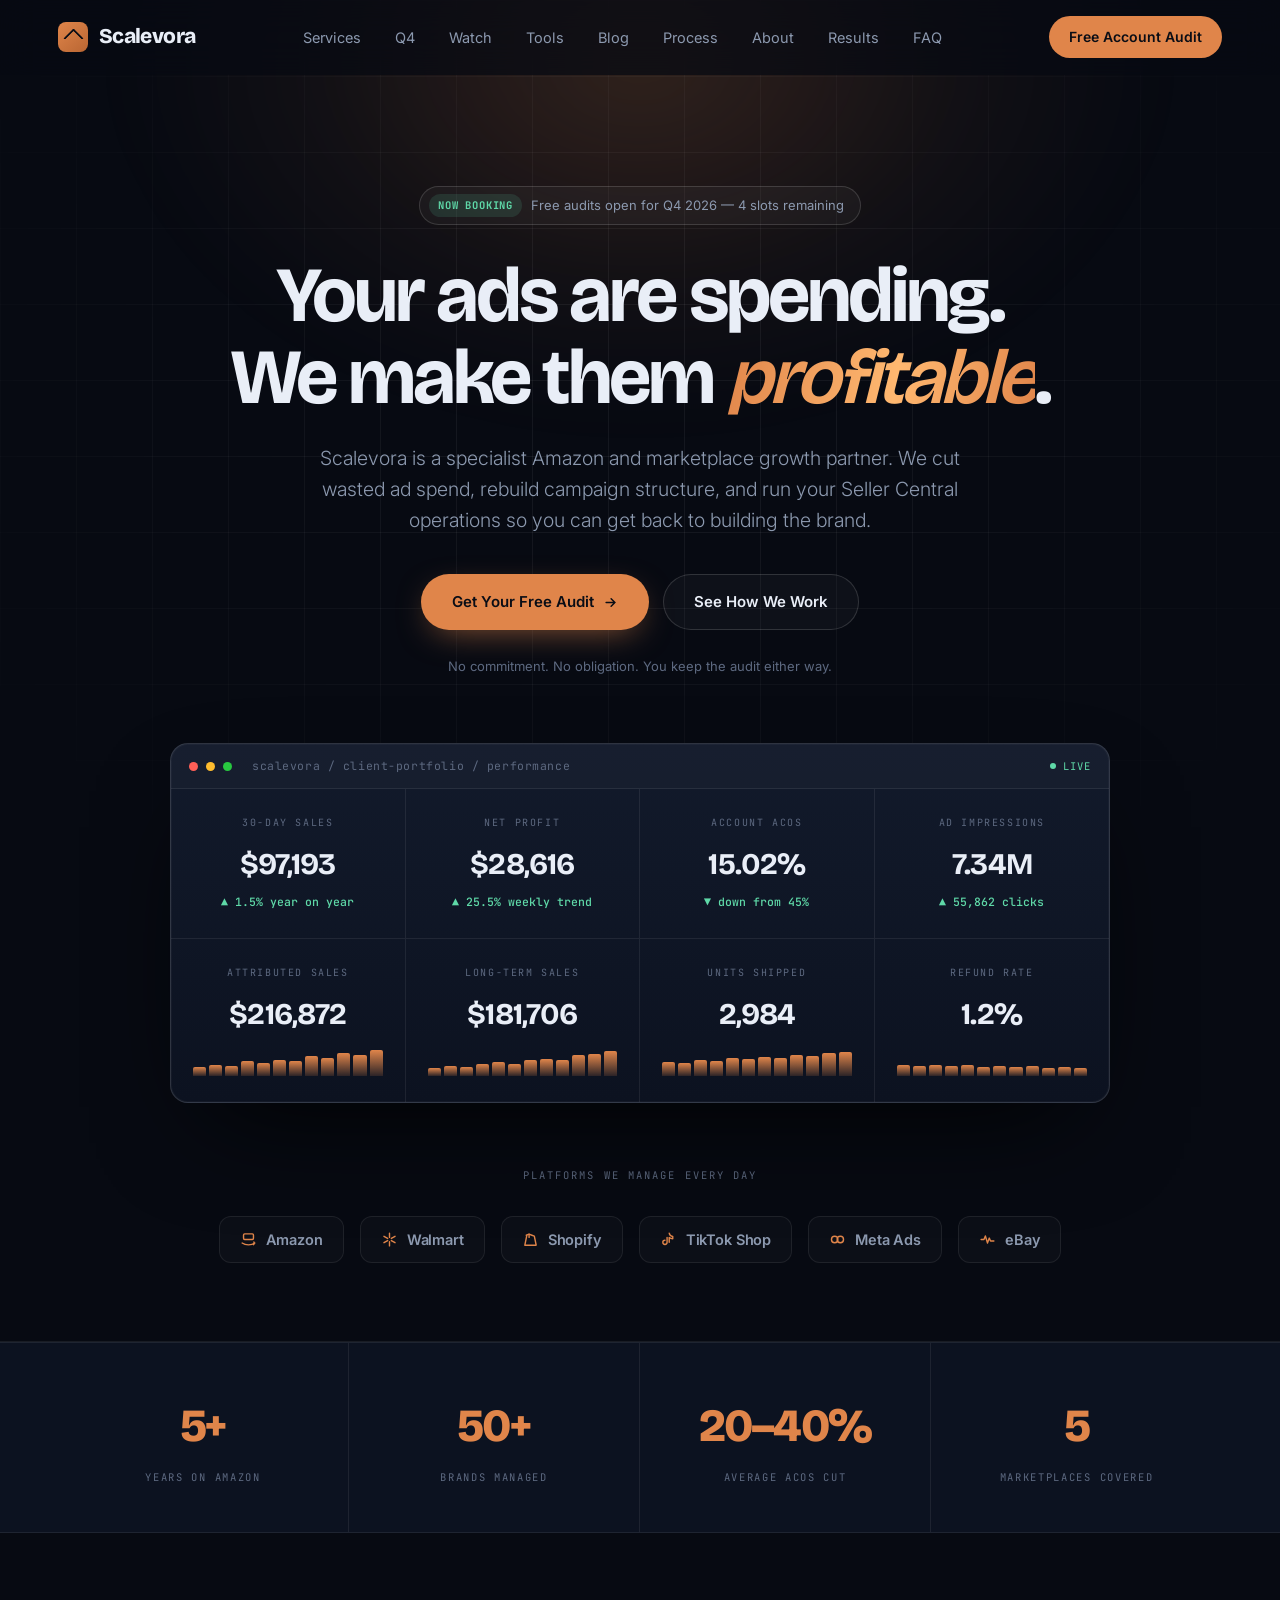
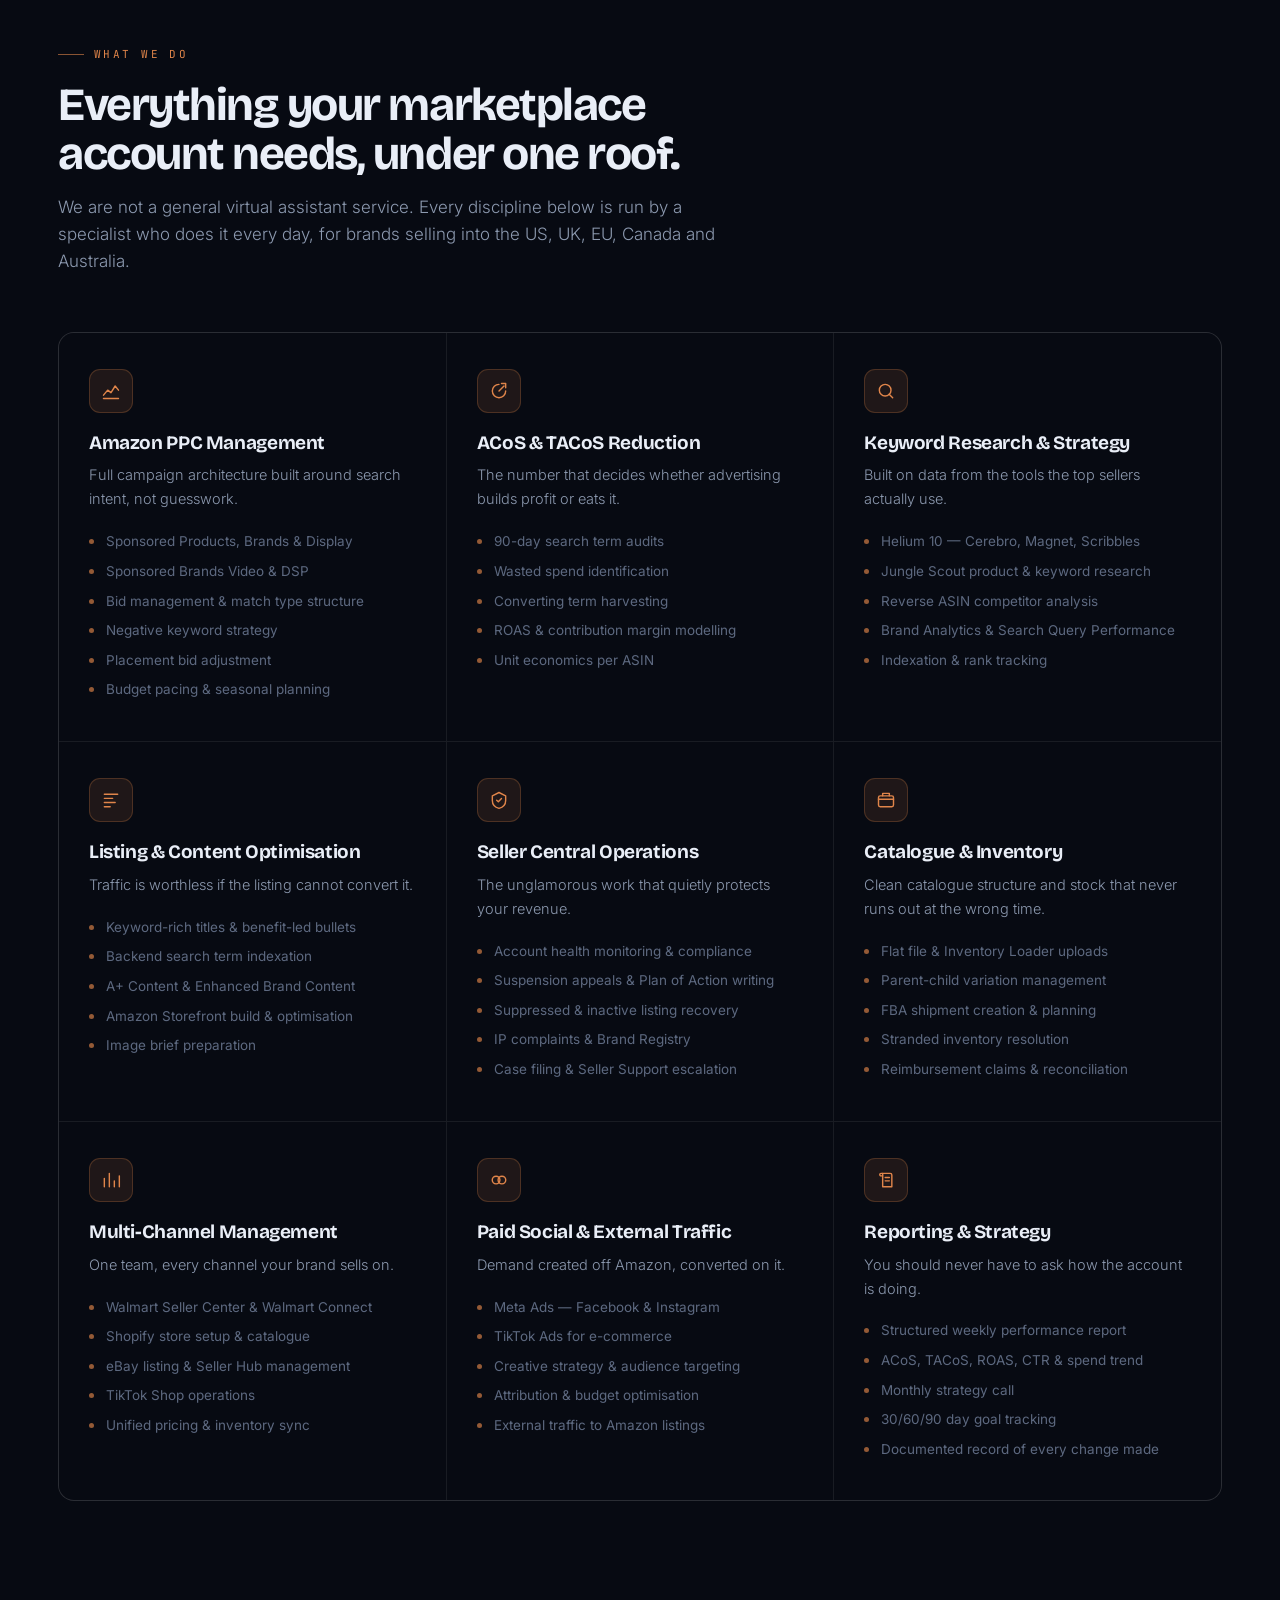
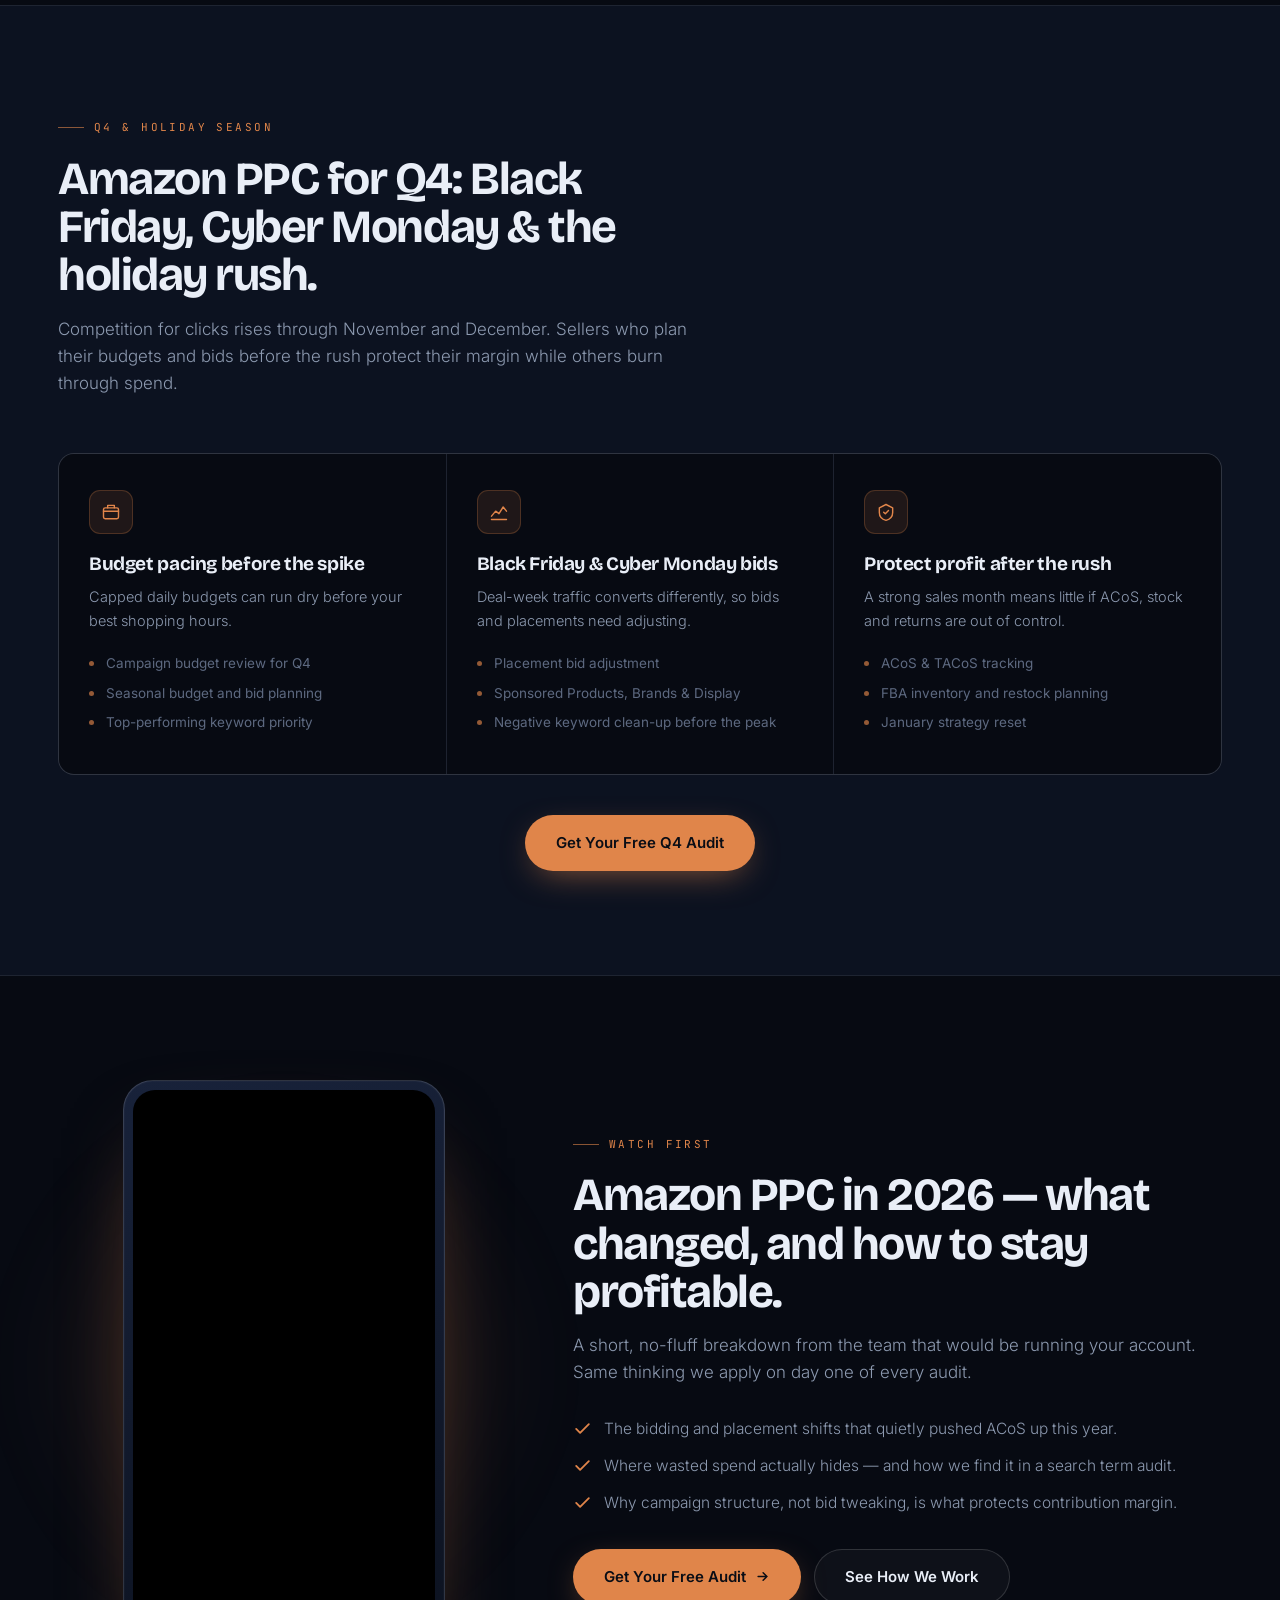
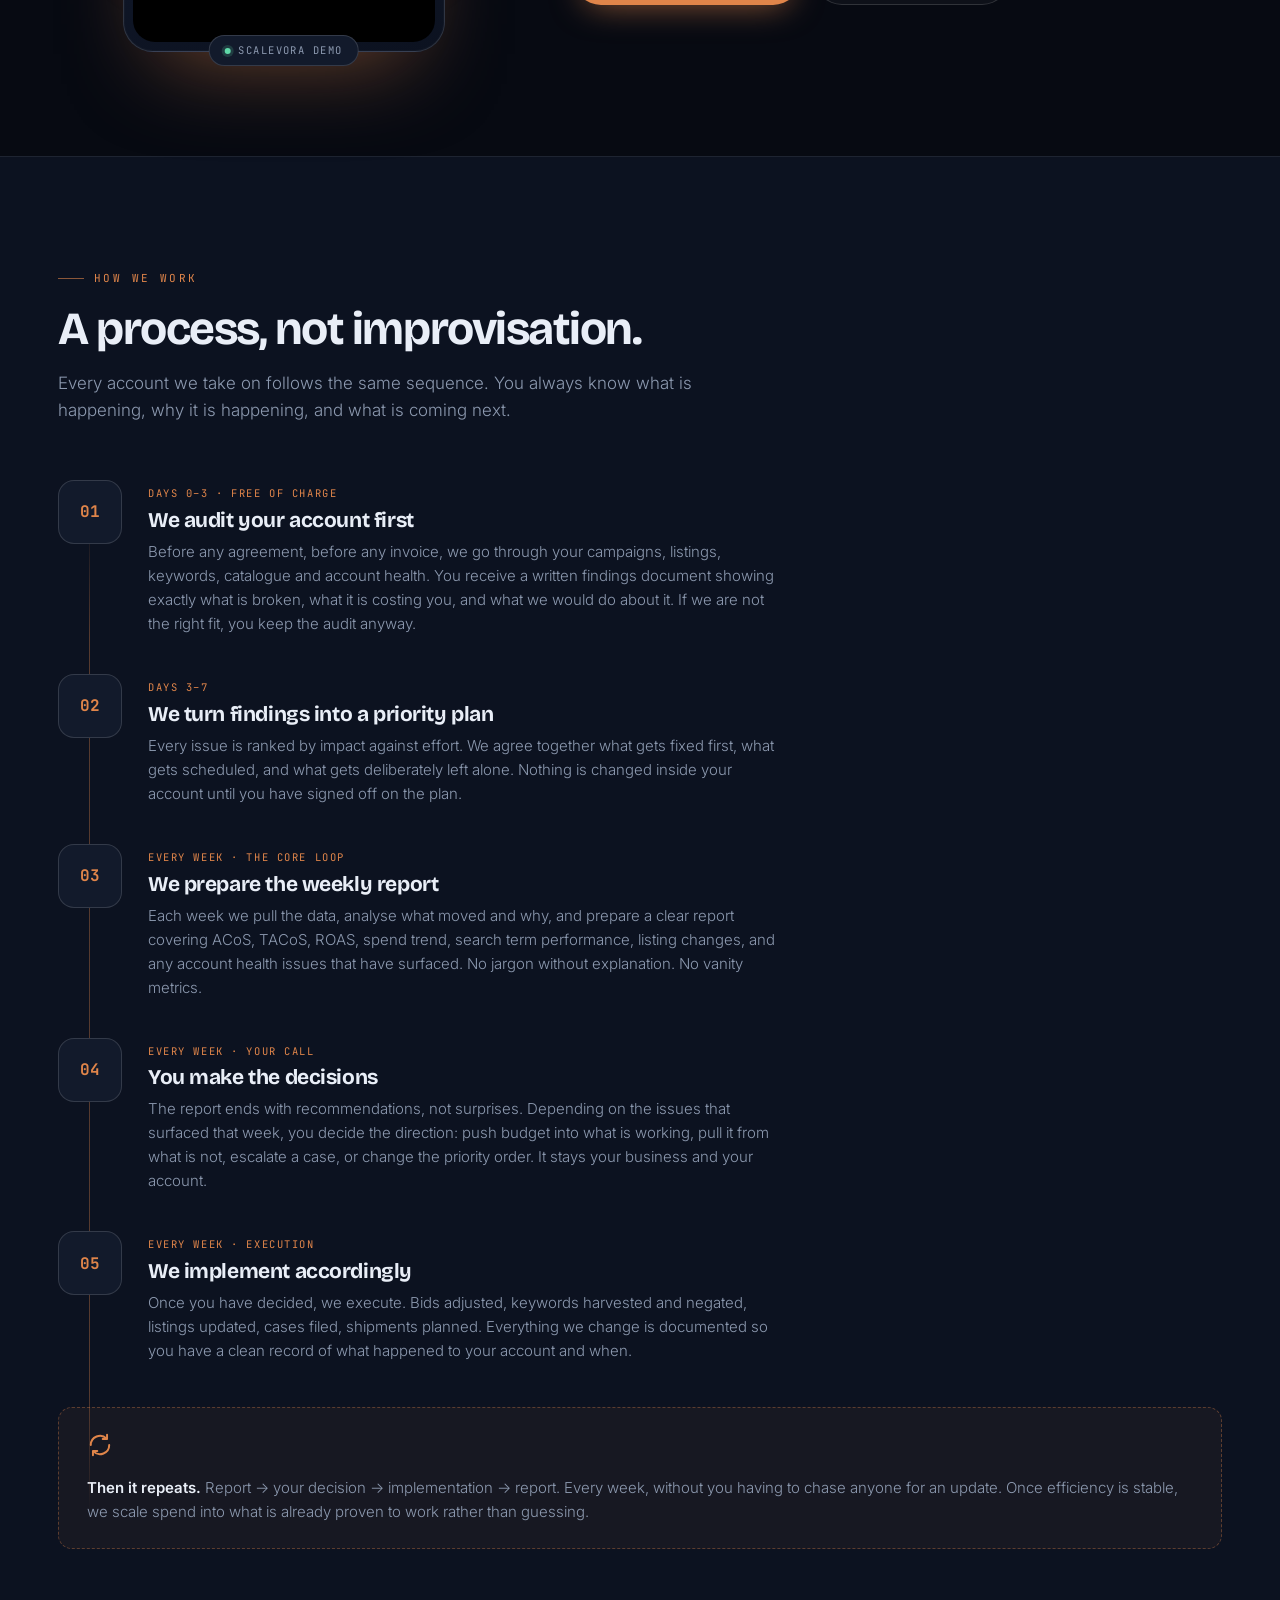
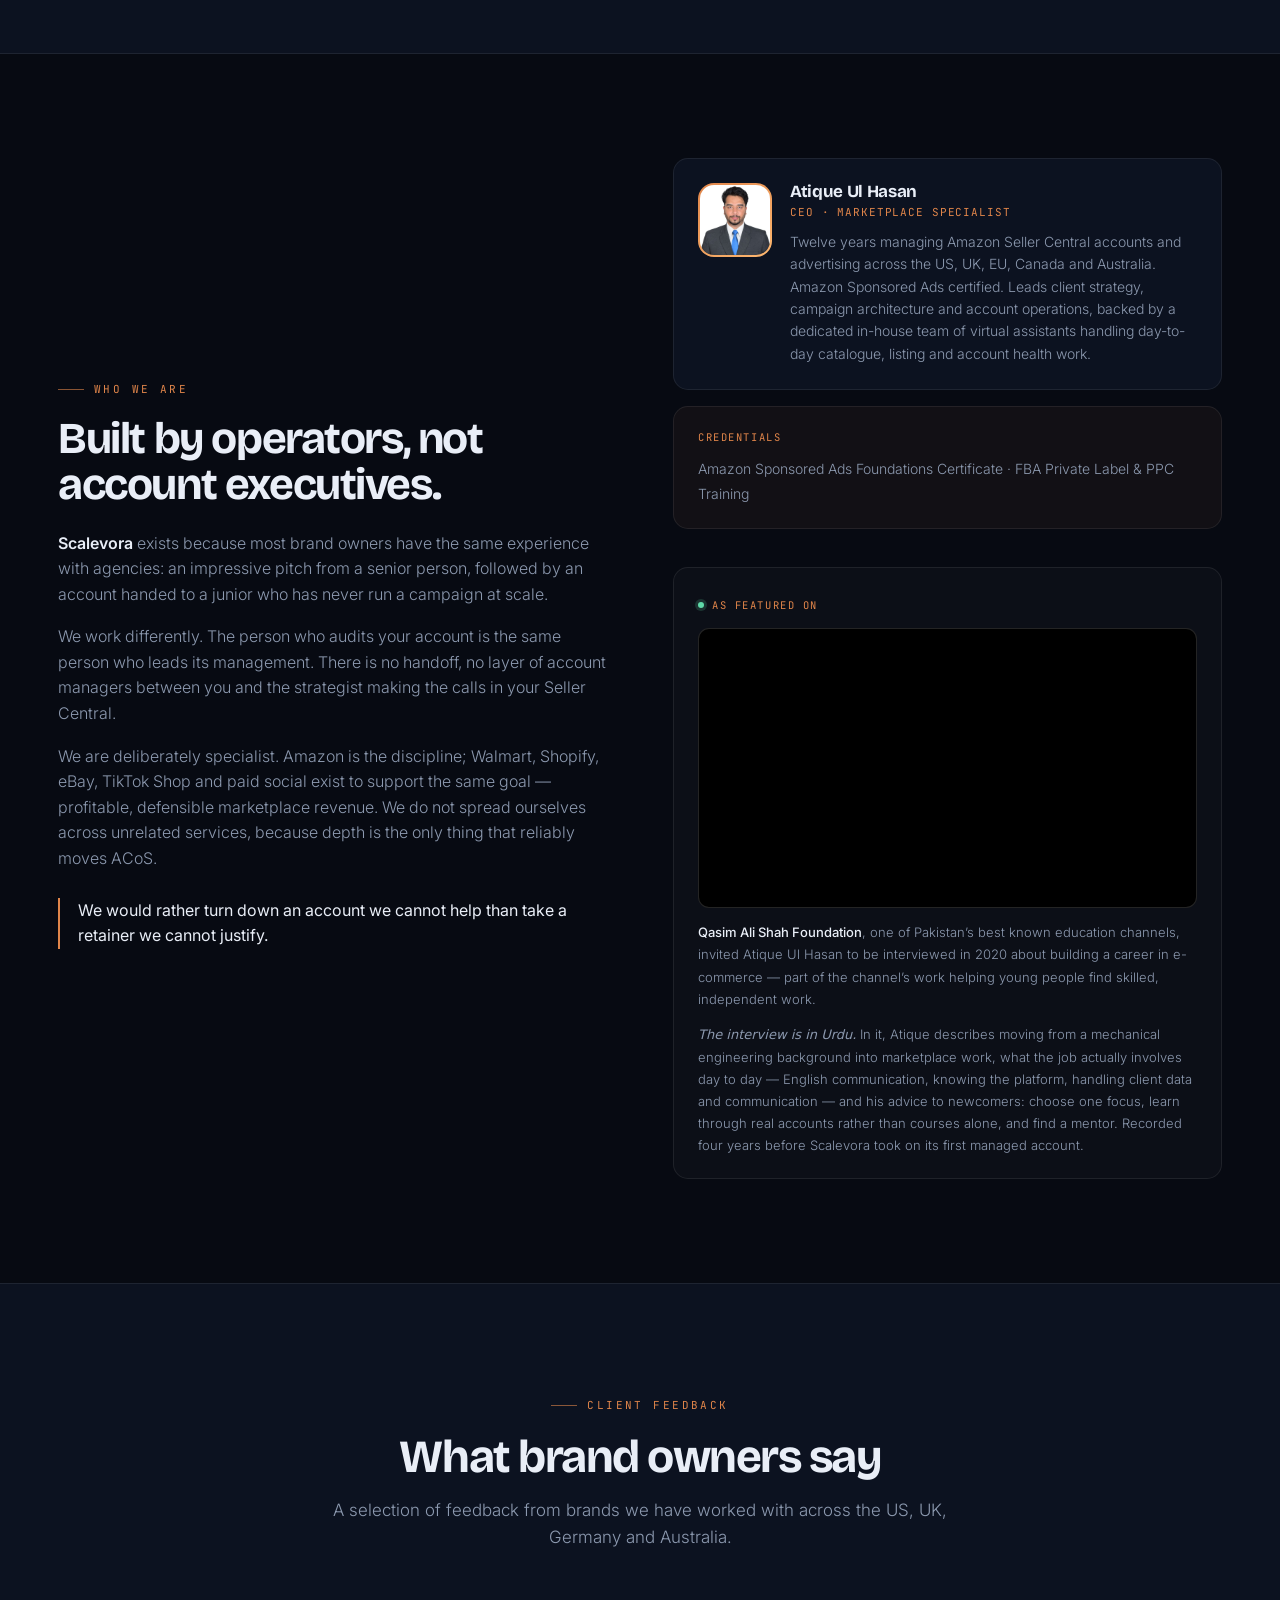
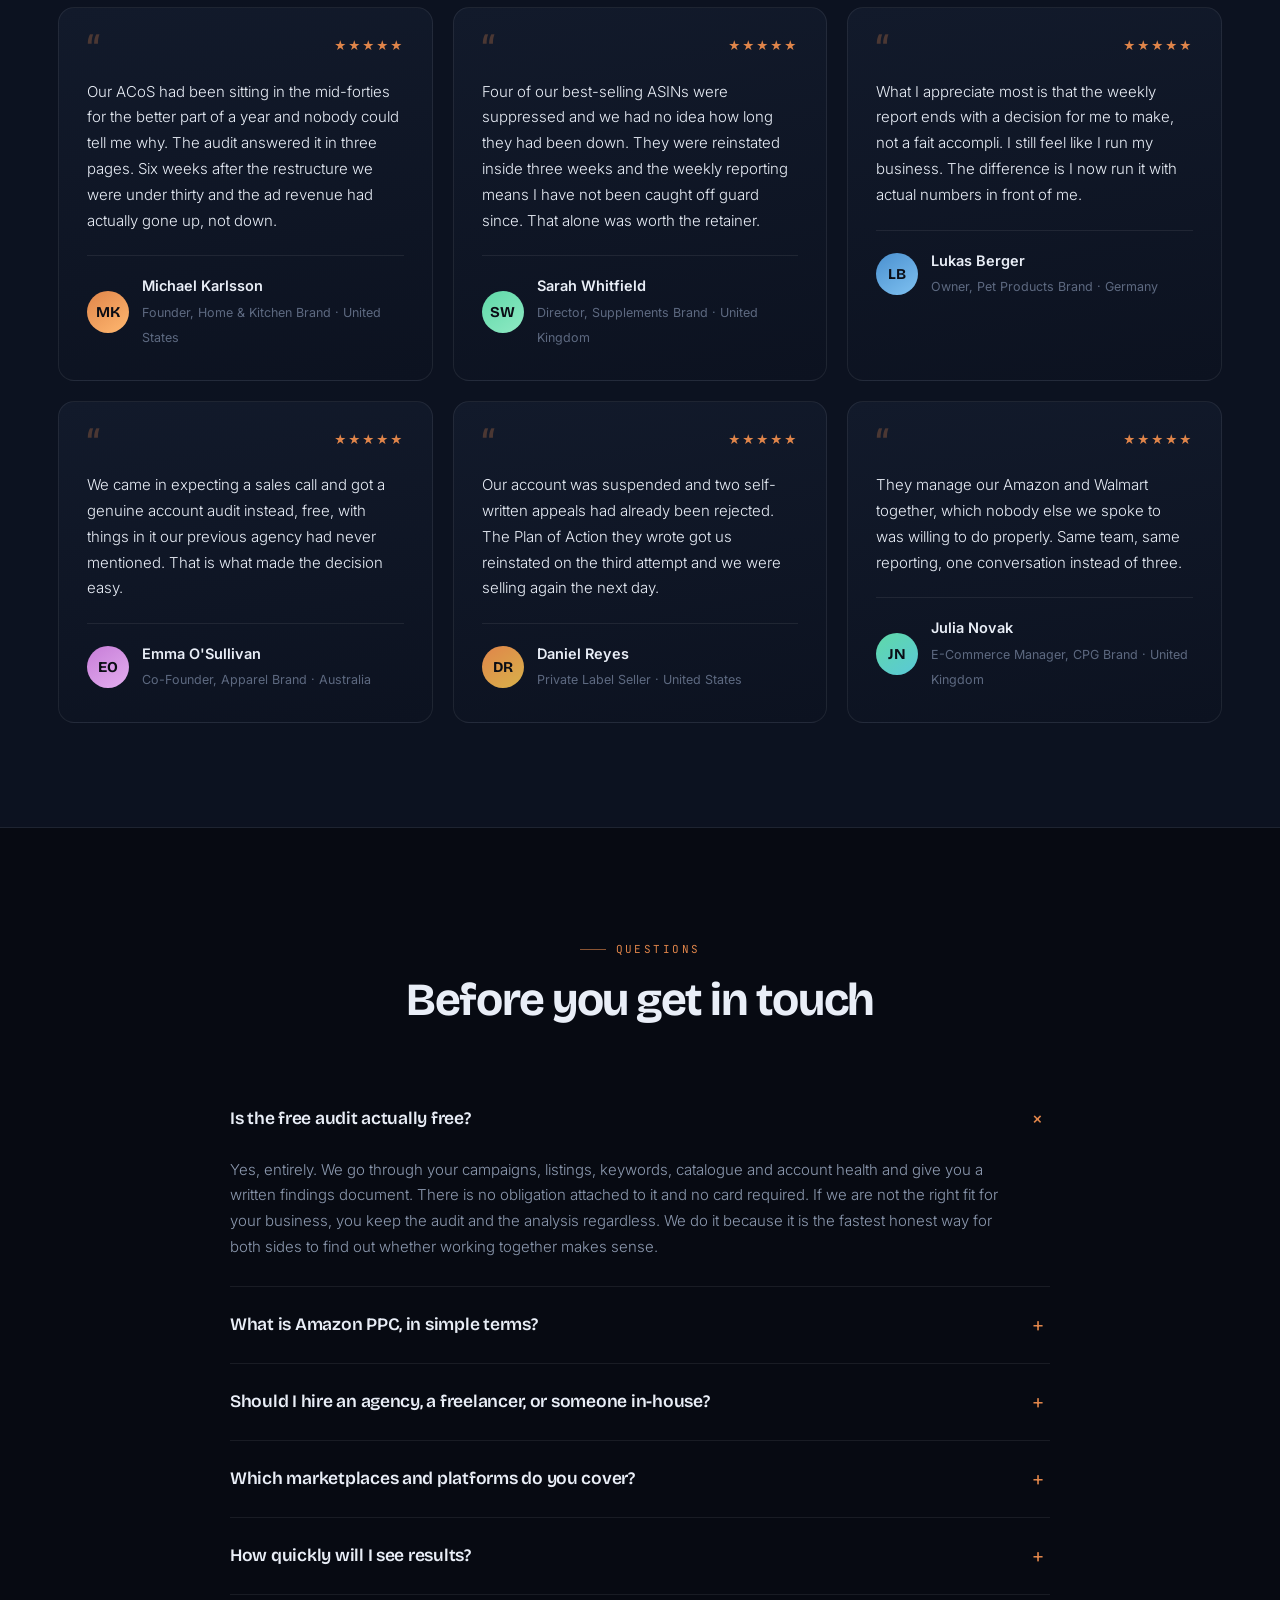
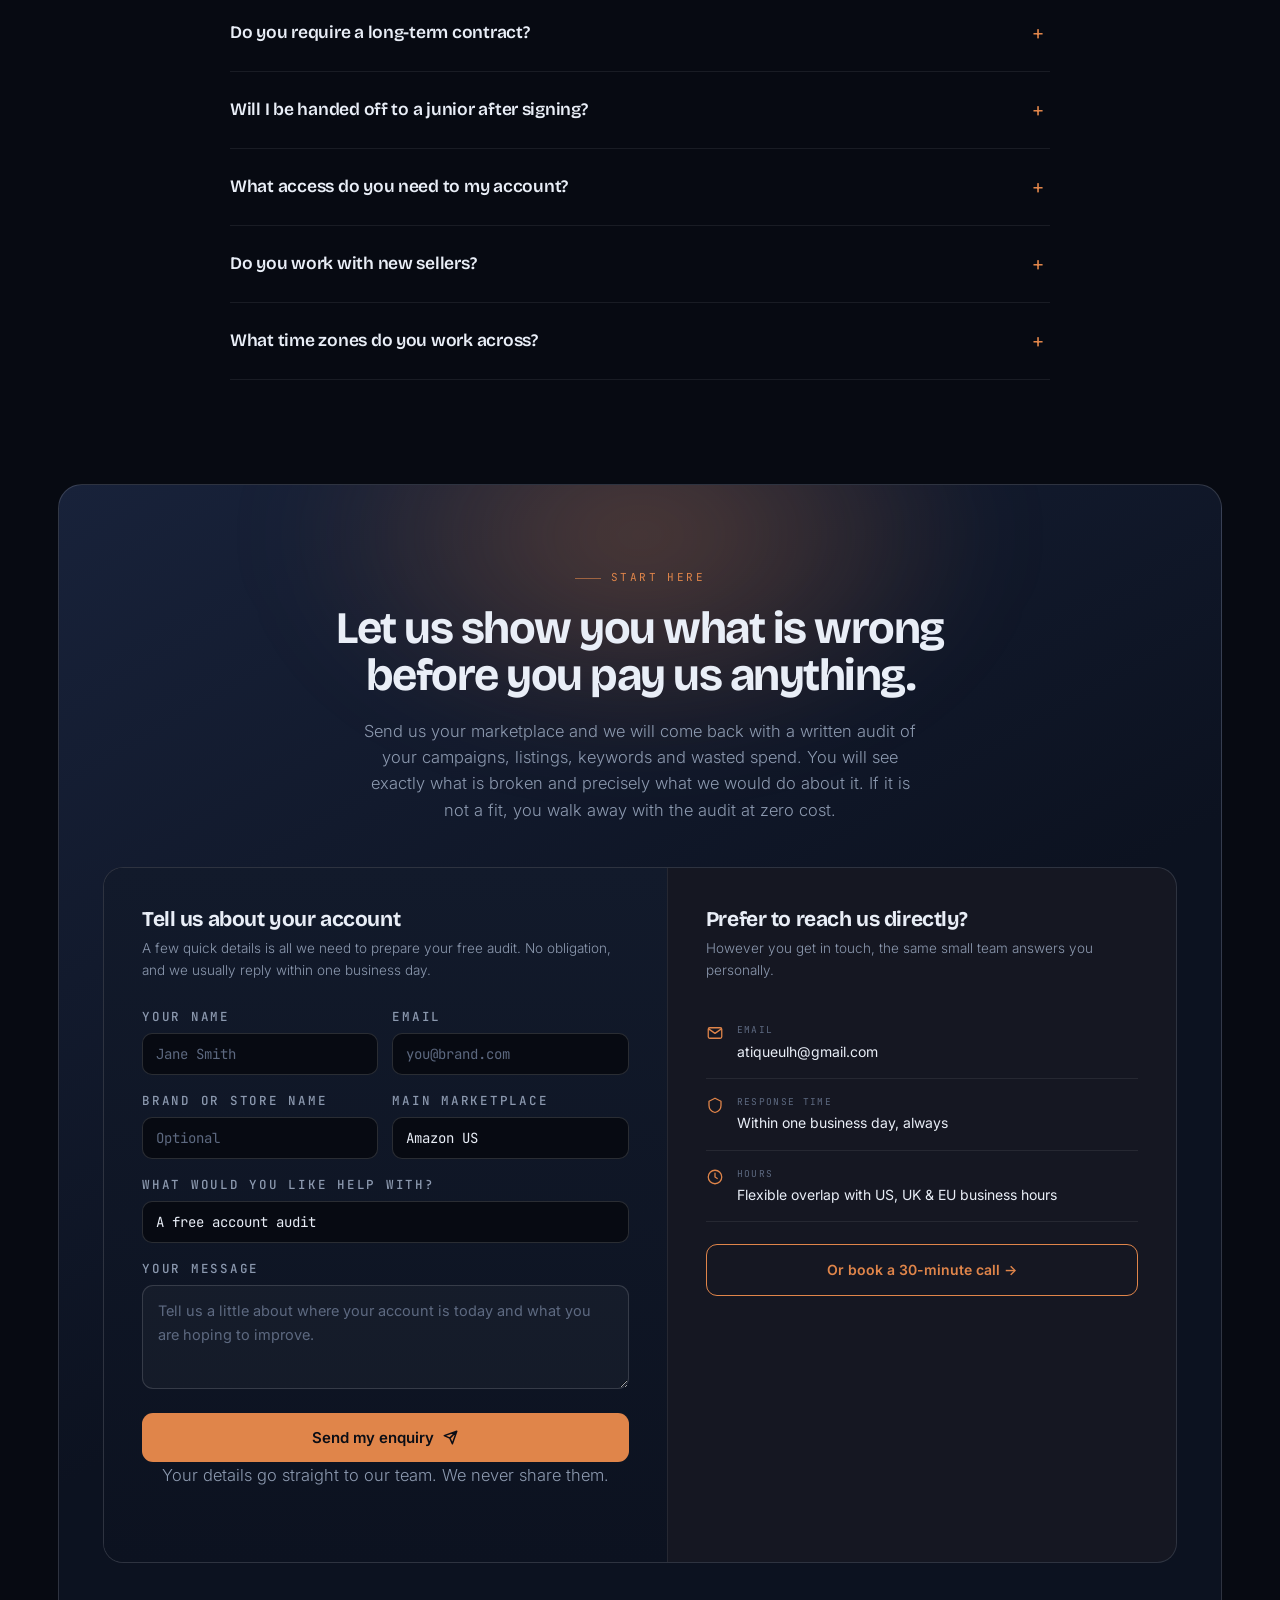
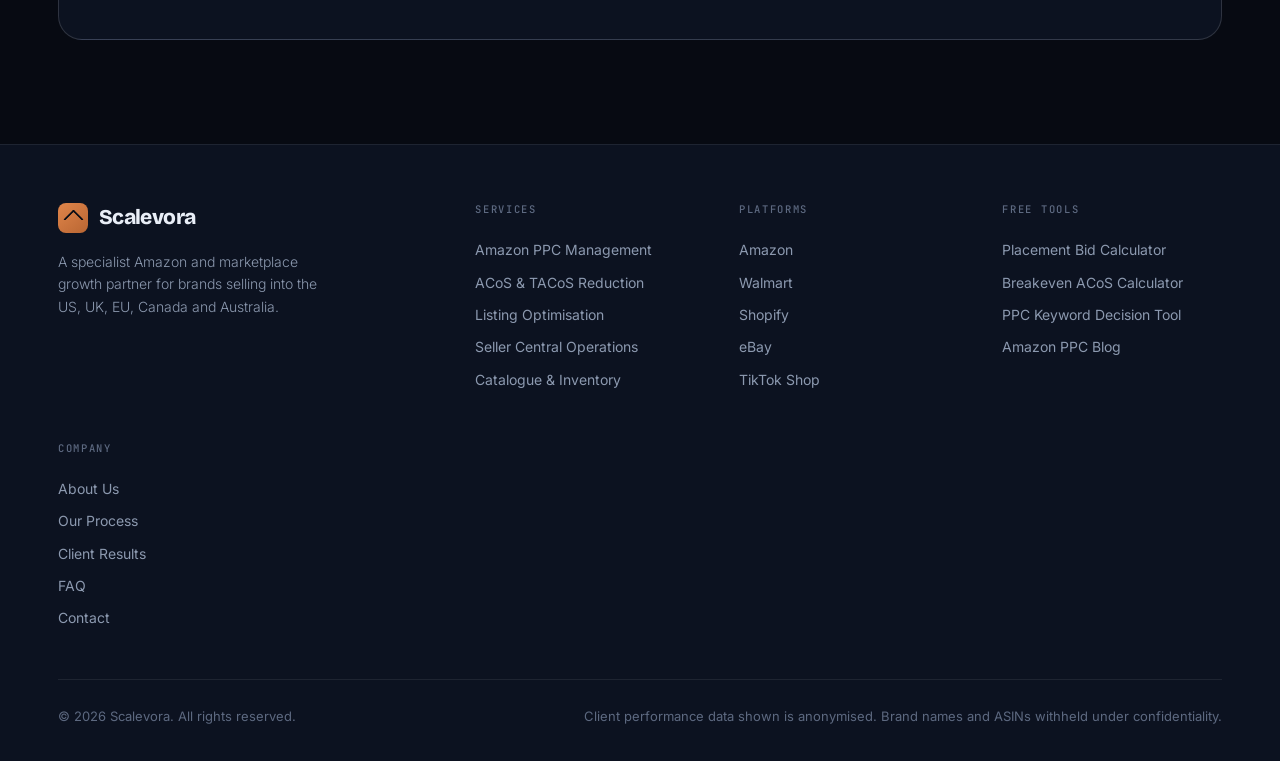
==== commit 96a6fb7b: "v2.2: clear-fields control, English interview summary, Q4 2026 booking line Three changes, all on ex" ====
--- a/index.html
+++ b/index.html
@@ -23,12 +23,14 @@
 <link rel="preconnect" href="https://fonts.gstatic.com" crossorigin>
 <link href="https://fonts.googleapis.com/css2?family=Bricolage+Grotesque:opsz,wght@12..96,400;12..96,600;12..96,700;12..96,800&family=Inter:wght@300;400;500;600&family=JetBrains+Mono:wght@400;500;700&display=swap" rel="stylesheet">
 
-<link rel="stylesheet" href="/assets/site.css?v=20261027">
+<link rel="stylesheet" href="/assets/site.css?v=20261029">
 <script type="application/ld+json">{"@context": "https://schema.org", "@type": "ProfessionalService", "@id": "https://scalevora-tau.vercel.app/#org", "name": "Scalevora", "url": "https://scalevora-tau.vercel.app/", "description": "Specialist Amazon and marketplace growth partner providing Amazon PPC management, ACoS reduction, listing optimisation and Seller Central operations.", "email": "atiqueulh@gmail.com", "priceRange": "$$", "areaServed": [{"@type": "Country", "name": "United States"}, {"@type": "Country", "name": "United Kingdom"}, {"@type": "Country", "name": "Canada"}, {"@type": "Country", "name": "Australia"}, {"@type": "Country", "name": "Germany"}], "serviceType": ["Amazon PPC Management", "ACoS and TACoS Reduction", "Amazon Listing Optimisation", "Seller Central Operations", "Amazon Catalogue and Inventory Management", "Multi-Channel Marketplace Management"], "founder": {"@type": "Person", "name": "Atique Ul Hasan", "jobTitle": "CEO & Marketplace Specialist"}, "makesOffer": {"@type": "Offer", "name": "Free Amazon Account Audit", "price": "0", "priceCurrency": "USD", "description": "A written findings document covering campaigns, listings, keywords, catalogue and account health. No obligation."}}</script>
 <script type="application/ld+json">{"@context": "https://schema.org", "@type": "WebSite", "@id": "https://scalevora-tau.vercel.app/#website", "url": "https://scalevora-tau.vercel.app/", "name": "Scalevora", "publisher": {"@id": "https://scalevora-tau.vercel.app/#org"}}</script>
 <script type="application/ld+json">{"@context": "https://schema.org", "@type": "FAQPage", "mainEntity": [{"@type": "Question", "name": "Is the free audit actually free?", "acceptedAnswer": {"@type": "Answer", "text": "Yes, entirely. We go through your campaigns, listings, keywords, catalogue and account health and give you a written findings document. There is no obligation attached to it and no card required. If we are not the right fit for your business, you keep the audit and the analysis regardless. We do it because it is the fastest honest way for both sides to find out whether working together makes sense."}}, {"@type": "Question", "name": "What is Amazon PPC, in simple terms?", "acceptedAnswer": {"@type": "Answer", "text": "Amazon PPC (pay per click) is advertising inside Amazon search results and product pages. You choose the search terms you want your product to appear for and what you will pay for a click, and Amazon runs an auction each time someone searches. You pay for the click, not for being shown and not for the sale — which is why the economics depend entirely on your margin and conversion rate rather than on the ACoS number alone. We have written a full plain-English walkthrough in how Amazon PPC works."}}, {"@type": "Question", "name": "Should I hire an agency, a freelancer, or someone in-house?", "acceptedAnswer": {"@type": "Answer", "text": "It depends on your ad spend and on what is actually bottlenecking the account. Below roughly $3,000 a month in ad spend, no agency fee justifies itself and a good freelancer or your own time is the honest answer. Between $15,000 and $80,000 an agency usually pays for itself several times over. Above that, in-house typically wins on cost. We set out the full comparison, including where agencies are the wrong choice, in agency, freelancer or in-house."}}, {"@type": "Question", "name": "Which marketplaces and platforms do you cover?", "acceptedAnswer": {"@type": "Answer", "text": "Amazon is our primary discipline — US, UK, EU, Canada and Australia marketplaces. Alongside that we manage Walmart Seller Center and Walmart Connect, Shopify stores, eBay Seller Hub, TikTok Shop, and paid social through Meta and TikTok Ads. Most of our clients are on two or three of these and want one team handling them together rather than three separate vendors."}}, {"@type": "Question", "name": "How quickly will I see results?", "acceptedAnswer": {"@type": "Answer", "text": "Wasted spend usually comes out in the first thirty days — that part is fast because it is mostly a matter of stopping money going to search terms that never convert. Structural improvement in ACoS typically stabilises between weeks four and eight, because campaigns need enough data to make bid decisions confidently. Organic rank improvement from listing work takes longer, usually one to three months. We will tell you which category your account falls into during the audit rather than promising a number we cannot control."}}, {"@type": "Question", "name": "Do you require a long-term contract?", "acceptedAnswer": {"@type": "Answer", "text": "No. We work on rolling monthly retainers and defined-scope projects. If the work is not delivering, you should be able to leave without a penalty clause holding you in place. In practice, most engagements become long-term because the weekly reporting makes the value visible — but that is our problem to earn, not yours to be locked into."}}, {"@type": "Question", "name": "Will I be handed off to a junior after signing?", "acceptedAnswer": {"@type": "Answer", "text": "No. The person who audits your account leads its management. There is no separate sales team, and no layer of account managers standing between you and the strategist making decisions inside your Seller Central. That is a deliberate constraint on how many accounts we take on at once."}}, {"@type": "Question", "name": "What access do you need to my account?", "acceptedAnswer": {"@type": "Answer", "text": "For the audit, read-only user permissions in Seller Central and the Advertising Console are enough — we do not need or want anything more at that stage. For ongoing management we request the specific permissions required for the scope we have agreed, and nothing beyond it. We are happy to sign an NDA before any access is granted."}}, {"@type": "Question", "name": "Do you work with new sellers?", "acceptedAnswer": {"@type": "Answer", "text": "Sometimes, if the expectations are realistic. Our process is built around diagnosing and fixing accounts that already have sales data to work with, because that is where our approach creates the most value. If you are pre-launch, we will tell you honestly whether you would be better served waiting until you have enough data for the analysis to mean anything."}}, {"@type": "Question", "name": "What time zones do you work across?", "acceptedAnswer": {"@type": "Answer", "text": "We work flexibly and regularly overlap with US, UK and European business hours. Replies come within one business day as standard, and urgent account health issues are handled the same day they surface."}}]}</script>
 
-<!-- Scalevora site v2.0 | built 2026-10-27 | Adds demo videos, /tools, /blog and full SEO foundation. -->
+
+
+<!-- Scalevora site v2.2 | built 2026-10-29 | Clear-fields control, English interview summary, Q4 2026 booking line. -->
 </head>
 <body>
 
@@ -54,7 +56,7 @@
 <header class="hero">
   <div class="hero-bg"><div class="grid-lines"></div></div>
   <div class="wrap hero-in">
-    <div class="pill"><b>NOW BOOKING</b> Free audits open for Q3 &mdash; 4 slots remaining</div>
+    <div class="pill"><b>NOW BOOKING</b> Free audits open for Q4 2026 &mdash; 4 slots remaining</div>
     <h1>Your ads are spending.<br>We make them <span class="accent">profitable</span>.</h1>
     <p class="lede">Scalevora is a specialist Amazon and marketplace growth partner. We cut wasted ad spend, rebuild campaign structure, and run your Seller Central operations so you can get back to building the brand.</p>
     <div class="hero-btns">
@@ -240,13 +242,14 @@
           <div class="feat-lbl"><span class="blip"></span>As featured on</div>
           <div class="feat-frame">
             <iframe
-              src="https://www.youtube-nocookie.com/embed/Vp2Idt-eZss?rel=0&amp;modestbranding=1&amp;playsinline=1"
+              src="https://www.youtube-nocookie.com/embed/Vp2Idt-eZss?rel=0&amp;modestbranding=1&amp;playsinline=1&amp;cc_load_policy=1&amp;cc_lang_pref=en"
               title="Atique Ul Hasan interviewed on the Qasim Ali Shah Foundation channel: Earning From Home by Learning E-commerce"
               loading="lazy" referrerpolicy="strict-origin-when-cross-origin"
               allow="accelerometer; autoplay; clipboard-write; encrypted-media; gyroscope; picture-in-picture; web-share"
               allowfullscreen></iframe>
           </div>
-          <p class="feat-cap">Atique Ul Hasan interviewed on the <strong>Qasim Ali Shah Foundation</strong> channel in 2020, on building a career in e-commerce &mdash; four years before Scalevora took on its first managed account.</p>
+          <p class="feat-cap"><strong>Qasim Ali Shah Foundation</strong>, one of Pakistan&rsquo;s best known education channels, invited Atique Ul Hasan to be interviewed in 2020 about building a career in e-commerce &mdash; part of the channel&rsquo;s work helping young people find skilled, independent work.</p>
+          <p class="feat-cap" lang="en"><em>The interview is in Urdu.</em> In it, Atique describes moving from a mechanical engineering background into marketplace work, what the job actually involves day to day &mdash; English communication, knowing the platform, handling client data and communication &mdash; and his advice to newcomers: choose one focus, learn through real accounts rather than courses alone, and find a mentor. Recorded four years before Scalevora took on its first managed account.</p>
         </div>
       </div>
     </div>
--- a/assets/site.css
+++ b/assets/site.css
@@ -328,3 +328,64 @@
 .feat-frame iframe{position:absolute;inset:0;width:100%;height:100%;border:0;display:block}
 .feat-cap{font-size:13px;color:var(--muted);font-weight:300;line-height:1.7;margin-top:13px}
 .feat-cap strong{color:var(--text);font-weight:500}
+
+/* ===== Offer blocks (custom build / combined tool) ===== */
+.offer{border:1px solid var(--line2);border-radius:18px;padding:30px 32px;margin-bottom:34px;background:linear-gradient(155deg,var(--surf2),var(--surf))}
+.offer.lead{background:linear-gradient(155deg,rgba(224,133,74,.10),var(--surf));border-color:rgba(224,133,74,.34)}
+.offer-top{display:flex;align-items:center;gap:12px;margin-bottom:14px;flex-wrap:wrap}
+.offer-tag{display:inline-flex;align-items:center;gap:8px;font-family:'JetBrains Mono',monospace;font-size:10.5px;letter-spacing:.15em;text-transform:uppercase;color:var(--copper)}
+.offer-tag .blip{width:6px;height:6px;border-radius:50%;background:var(--mint);box-shadow:0 0 0 3px rgba(95,217,168,.18)}
+.offer h2{font-size:clamp(22px,3vw,29px);letter-spacing:-.025em;margin-bottom:12px}
+.offer p{color:var(--muted);font-size:15.5px;font-weight:300;line-height:1.7;max-width:66ch;margin-bottom:14px}
+.offer p strong{color:var(--text);font-weight:500}
+.offer-grid{display:grid;grid-template-columns:repeat(auto-fit,minmax(190px,1fr));gap:14px;margin:22px 0 24px}
+.offer-item{background:rgba(255,255,255,.028);border:1px solid var(--line);border-radius:12px;padding:16px 17px;min-width:0}
+.offer-item h4{font-family:'Bricolage Grotesque',sans-serif;font-size:15px;font-weight:700;letter-spacing:-.015em;margin-bottom:6px;color:var(--text)}
+.offer-item p{font-size:13.5px;margin:0;color:var(--muted);line-height:1.6}
+.offer-acts{display:flex;flex-wrap:wrap;gap:12px;align-items:center}
+.offer-note{font-size:13px;color:var(--dim);font-weight:300;margin:0}
+@media(max-width:720px){.offer{padding:24px 20px}}
+
+/* ===== Lead modal ===== */
+.lm-scrim{position:fixed;inset:0;background:rgba(5,8,14,.76);backdrop-filter:blur(5px);z-index:300;display:grid;place-items:center;padding:20px}
+.lm{width:100%;max-width:520px;max-height:90vh;overflow-y:auto;background:var(--surf);border:1px solid var(--line2);border-radius:18px;padding:30px 30px 26px;position:relative}
+.lm h3{font-family:'Bricolage Grotesque',sans-serif;font-size:22px;font-weight:700;letter-spacing:-.022em;margin-bottom:8px;color:var(--text)}
+.lm .lm-sub{font-size:14px;color:var(--muted);font-weight:300;line-height:1.65;margin-bottom:22px}
+.lm-close{position:absolute;top:14px;right:14px;width:32px;height:32px;border-radius:9px;border:1px solid var(--line2);background:transparent;color:var(--muted);font-size:17px;line-height:1;cursor:pointer}
+.lm-close:hover{color:var(--text);border-color:var(--copper)}
+.lm-fields{display:grid;gap:13px;margin-bottom:20px}
+.lm-row{display:grid;grid-template-columns:1fr 1fr;gap:13px}
+.lm label{display:block;font-size:12.5px;color:var(--muted);margin-bottom:6px;font-weight:500}
+.lm input,.lm textarea,.lm select{width:100%;padding:11px 13px;border-radius:10px;border:1px solid var(--line2);background:var(--ink);color:var(--text);font-family:'Inter',system-ui,sans-serif;font-size:14.5px}
+.lm textarea{min-height:92px;resize:vertical;line-height:1.6}
+.lm input:focus,.lm textarea:focus,.lm select:focus{outline:none;border-color:var(--copper)}
+.lm-err{font-size:13px;color:#FF8B8B;margin-top:-6px;margin-bottom:12px;display:none}
+.lm-err.on{display:block}
+.lm-ok{text-align:center;padding:18px 4px 6px}
+.lm-ok .tick{width:52px;height:52px;border-radius:50%;background:rgba(95,217,168,.13);border:1px solid rgba(95,217,168,.4);display:grid;place-items:center;margin:0 auto 16px}
+.lm-ok .tick svg{width:24px;height:24px;stroke:var(--mint);stroke-width:2.6;fill:none;stroke-linecap:round;stroke-linejoin:round}
+.lm-ok h3{margin-bottom:8px}
+.lm-fine{font-size:12px;color:var(--dim);font-weight:300;line-height:1.6;margin:14px 0 0}
+@media(max-width:560px){.lm-row{grid-template-columns:1fr}.lm{padding:26px 20px 22px}}
+
+/* ===== Usage gate ===== */
+.tool-out{position:relative}
+.gate-mask{position:absolute;inset:0;border-radius:14px;background:rgba(12,18,32,.72);backdrop-filter:blur(7px);display:grid;place-items:center;padding:18px;text-align:center;z-index:5}
+.gate-mask .gi{font-family:'JetBrains Mono',monospace;font-size:10px;letter-spacing:.15em;text-transform:uppercase;color:var(--copper);margin-bottom:10px}
+.gate-mask h4{font-family:'Bricolage Grotesque',sans-serif;font-size:17px;font-weight:700;letter-spacing:-.018em;color:var(--text);margin-bottom:8px}
+.gate-mask p{font-size:13px;color:var(--muted);font-weight:300;line-height:1.6;margin-bottom:16px;max-width:34ch}
+.gate-btn{padding:10px 20px;border-radius:100px;background:var(--copper);color:#0A0D15;font-weight:600;font-size:13.5px;border:none;cursor:pointer;font-family:'Inter',system-ui,sans-serif}
+.gate-btn:hover{background:var(--glow)}
+.gate-count{display:inline-flex;align-items:center;gap:7px;font-family:'JetBrains Mono',monospace;font-size:10.5px;letter-spacing:.1em;text-transform:uppercase;color:var(--dim);margin-top:14px}
+.gate-count b{color:var(--copper);font-weight:500}
+@media(prefers-reduced-motion:reduce){.gate-mask{backdrop-filter:none;background:rgba(12,18,32,.93)}}
+
+/* ===== Example-figures bar ===== */
+.ex-bar{display:flex;align-items:center;justify-content:space-between;gap:14px;flex-wrap:wrap;margin-top:22px;padding:10px 14px;border:1px dashed var(--line2);border-radius:11px;background:rgba(224,133,74,.05)}
+.ex-note{display:inline-flex;align-items:center;gap:9px;font-size:13px;color:var(--muted);font-weight:300;min-width:0}
+.ex-dot{flex:0 0 auto;width:7px;height:7px;border-radius:50%;background:var(--copper);box-shadow:0 0 0 3px rgba(224,133,74,.18)}
+.ex-clear{flex:0 0 auto;font-family:'Inter',system-ui,sans-serif;font-size:12.5px;font-weight:600;padding:7px 14px;border-radius:8px;border:1px solid var(--line2);background:var(--ink);color:var(--muted);cursor:pointer}
+.ex-clear:hover{color:var(--text);border-color:var(--copper)}
+.ex-clear:focus-visible{outline:2px solid var(--copper);outline-offset:2px}
+.tool-io{margin-top:14px}
+@media(max-width:520px){.ex-bar{padding:10px 12px}.ex-note{font-size:12.5px}}
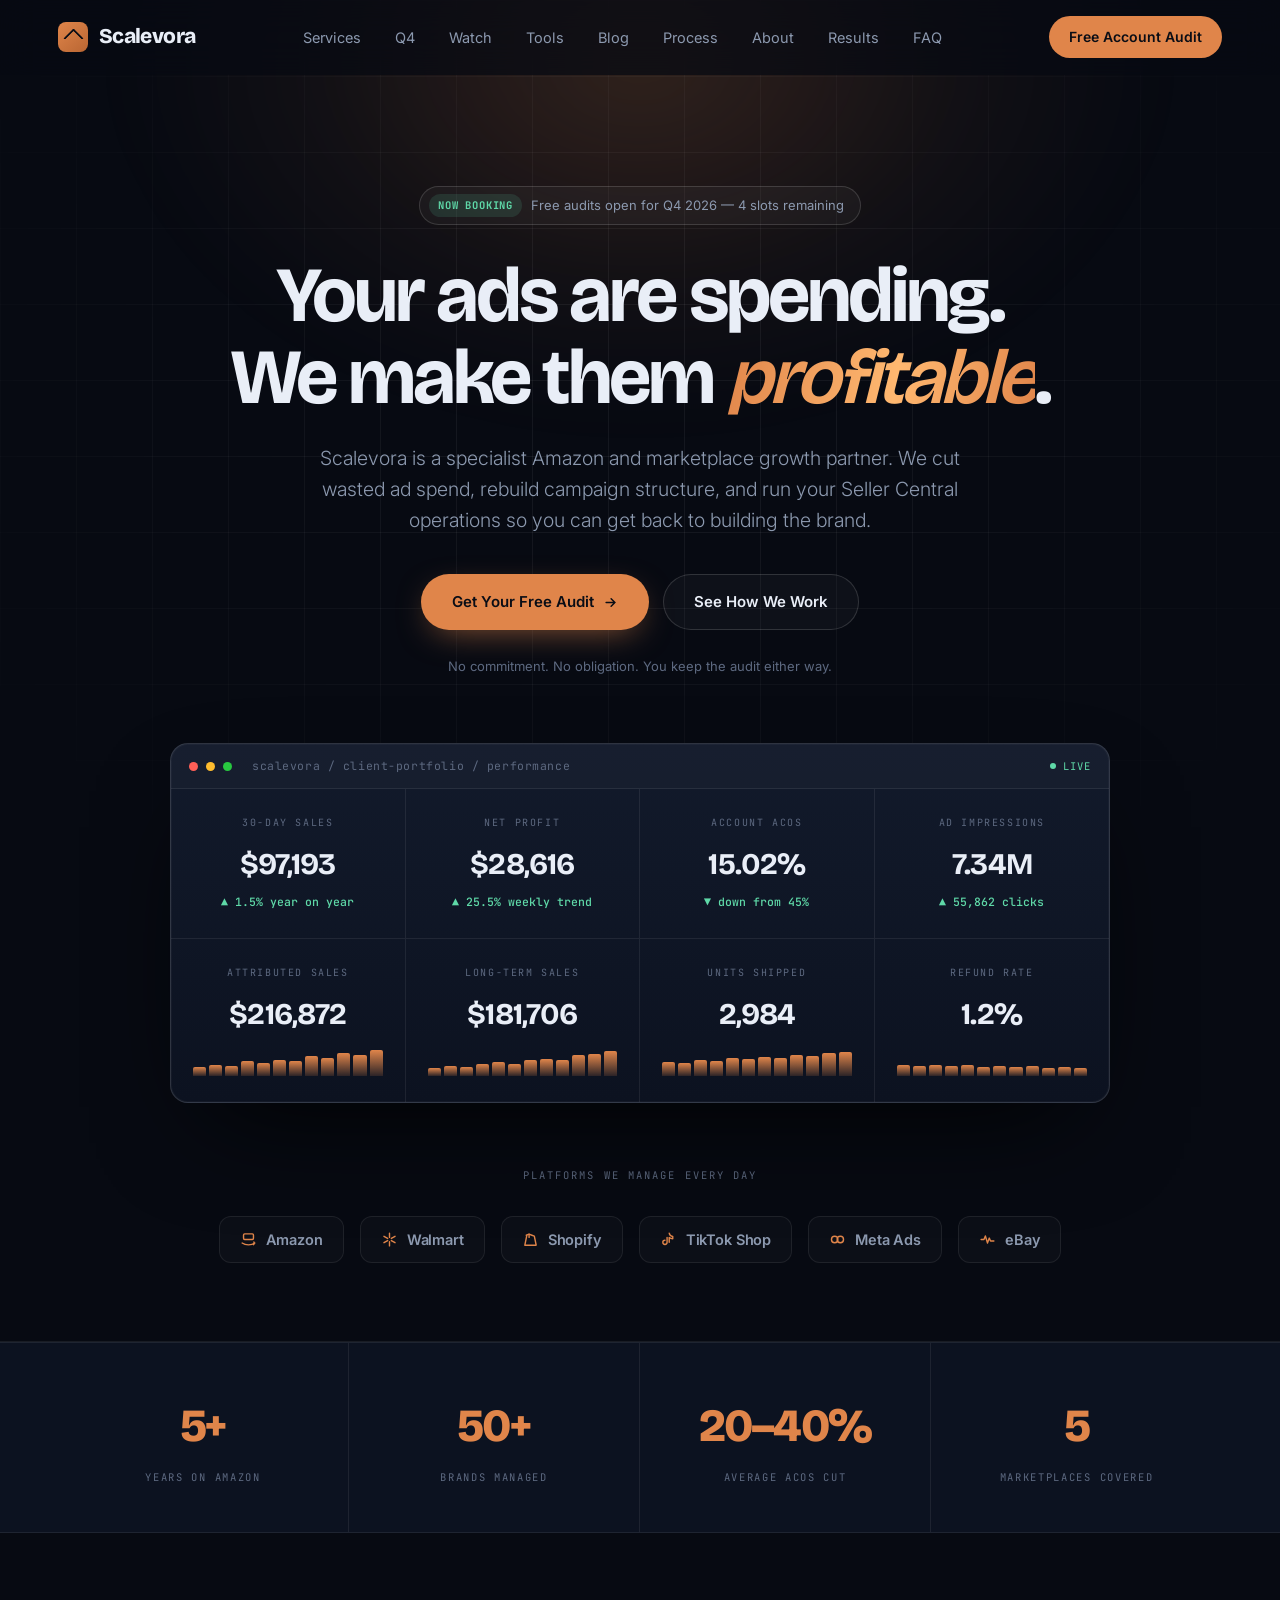
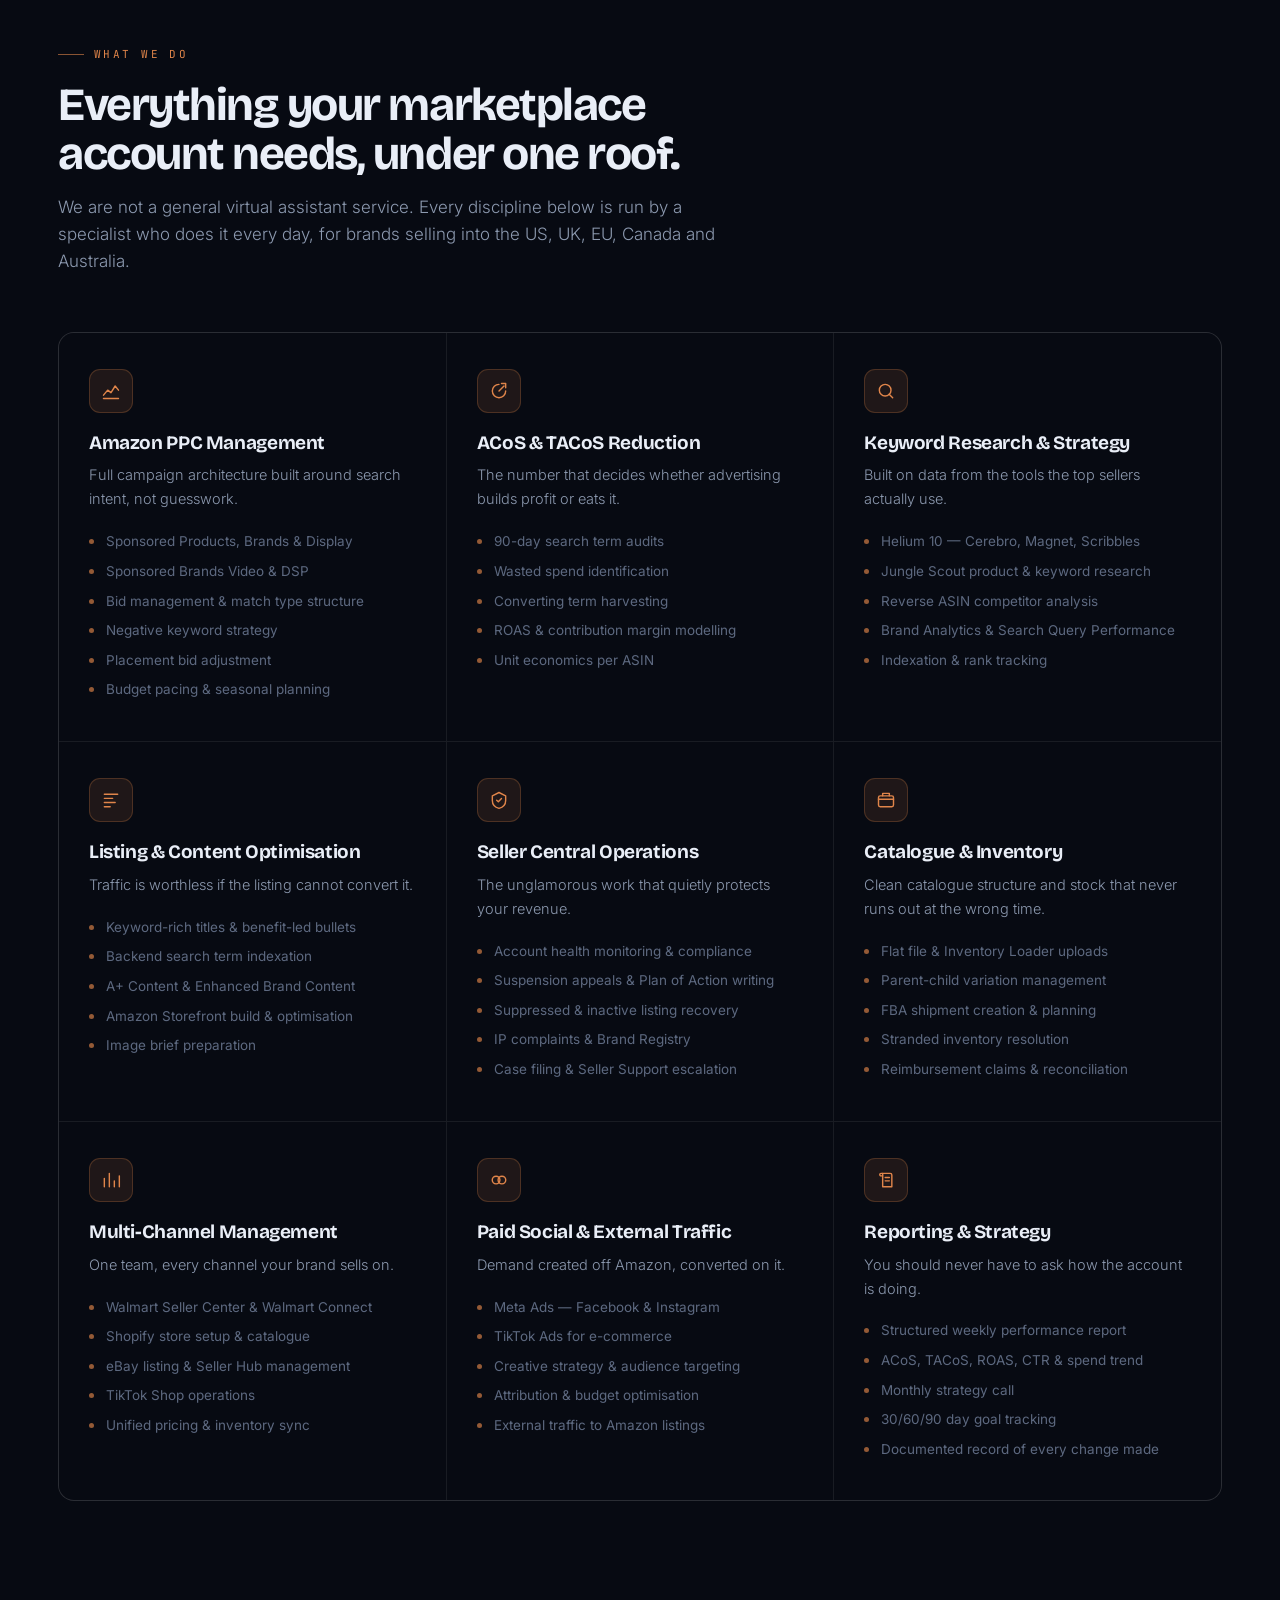
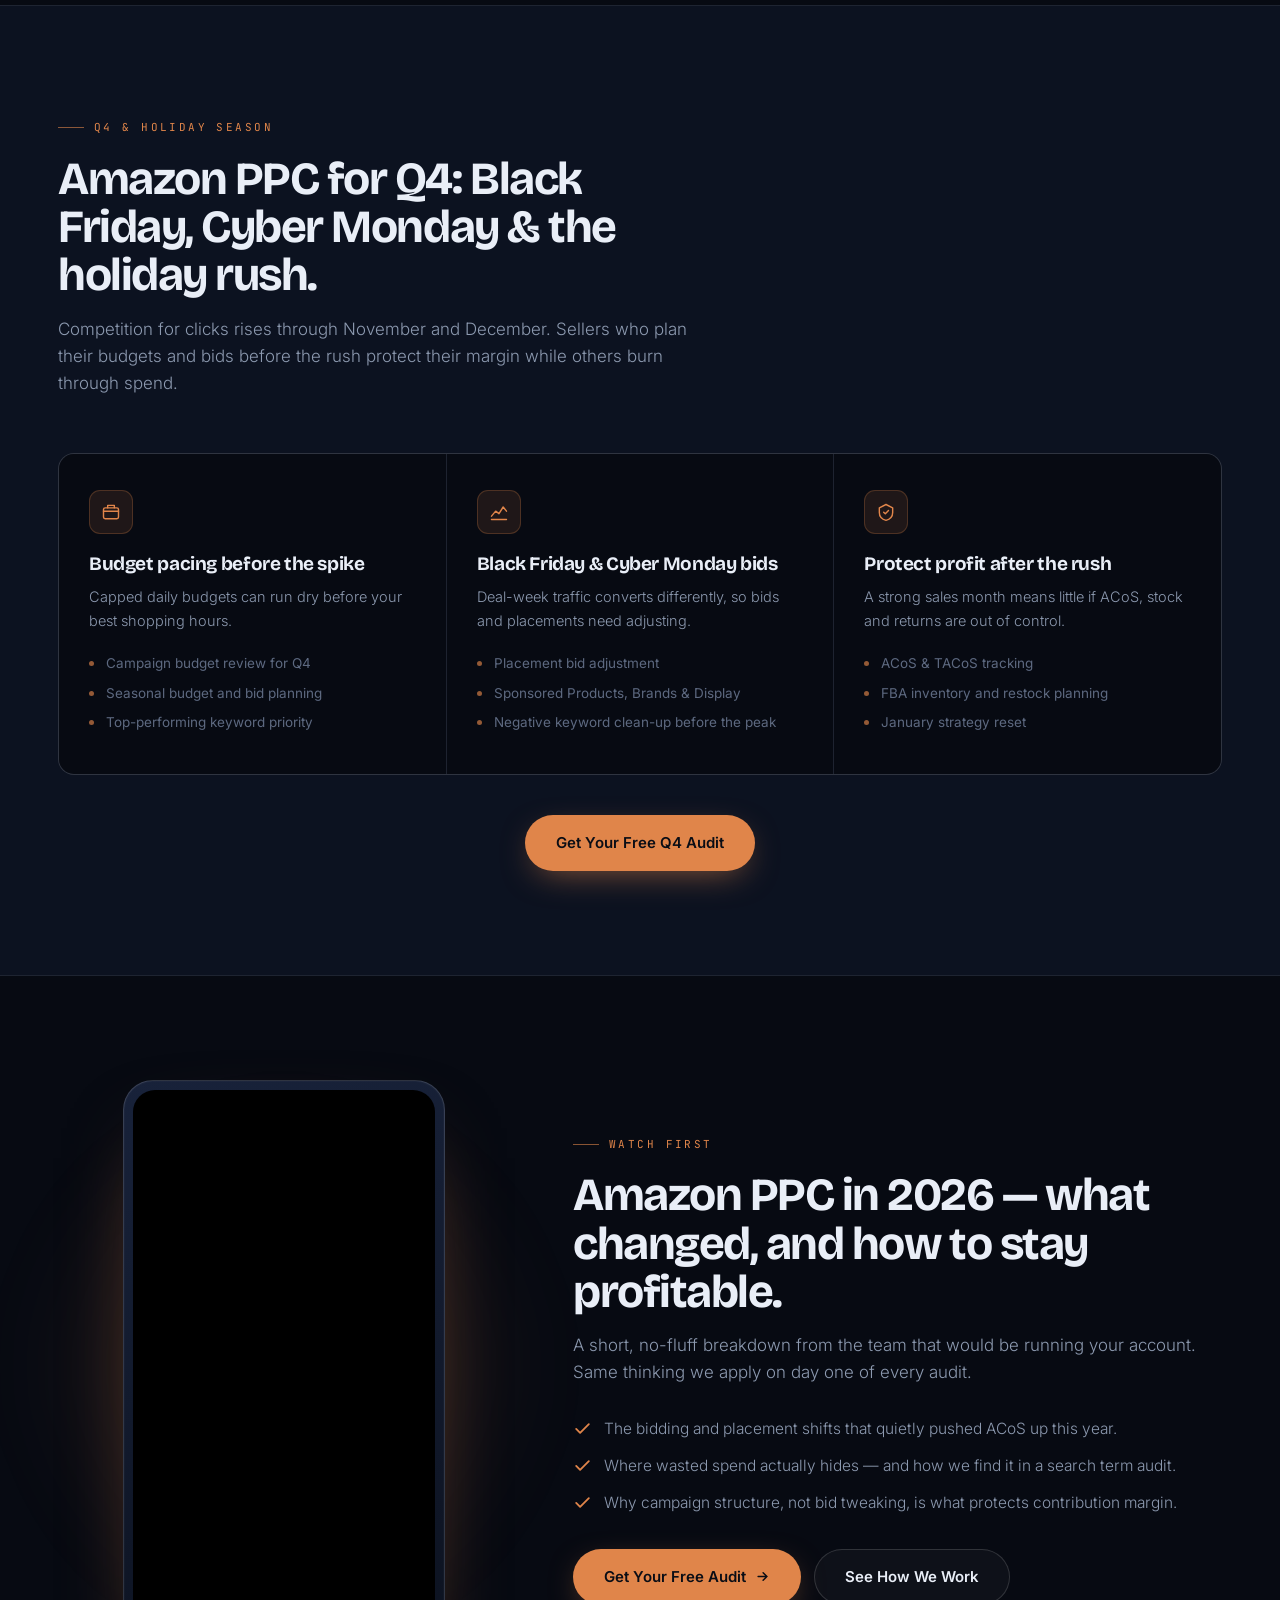
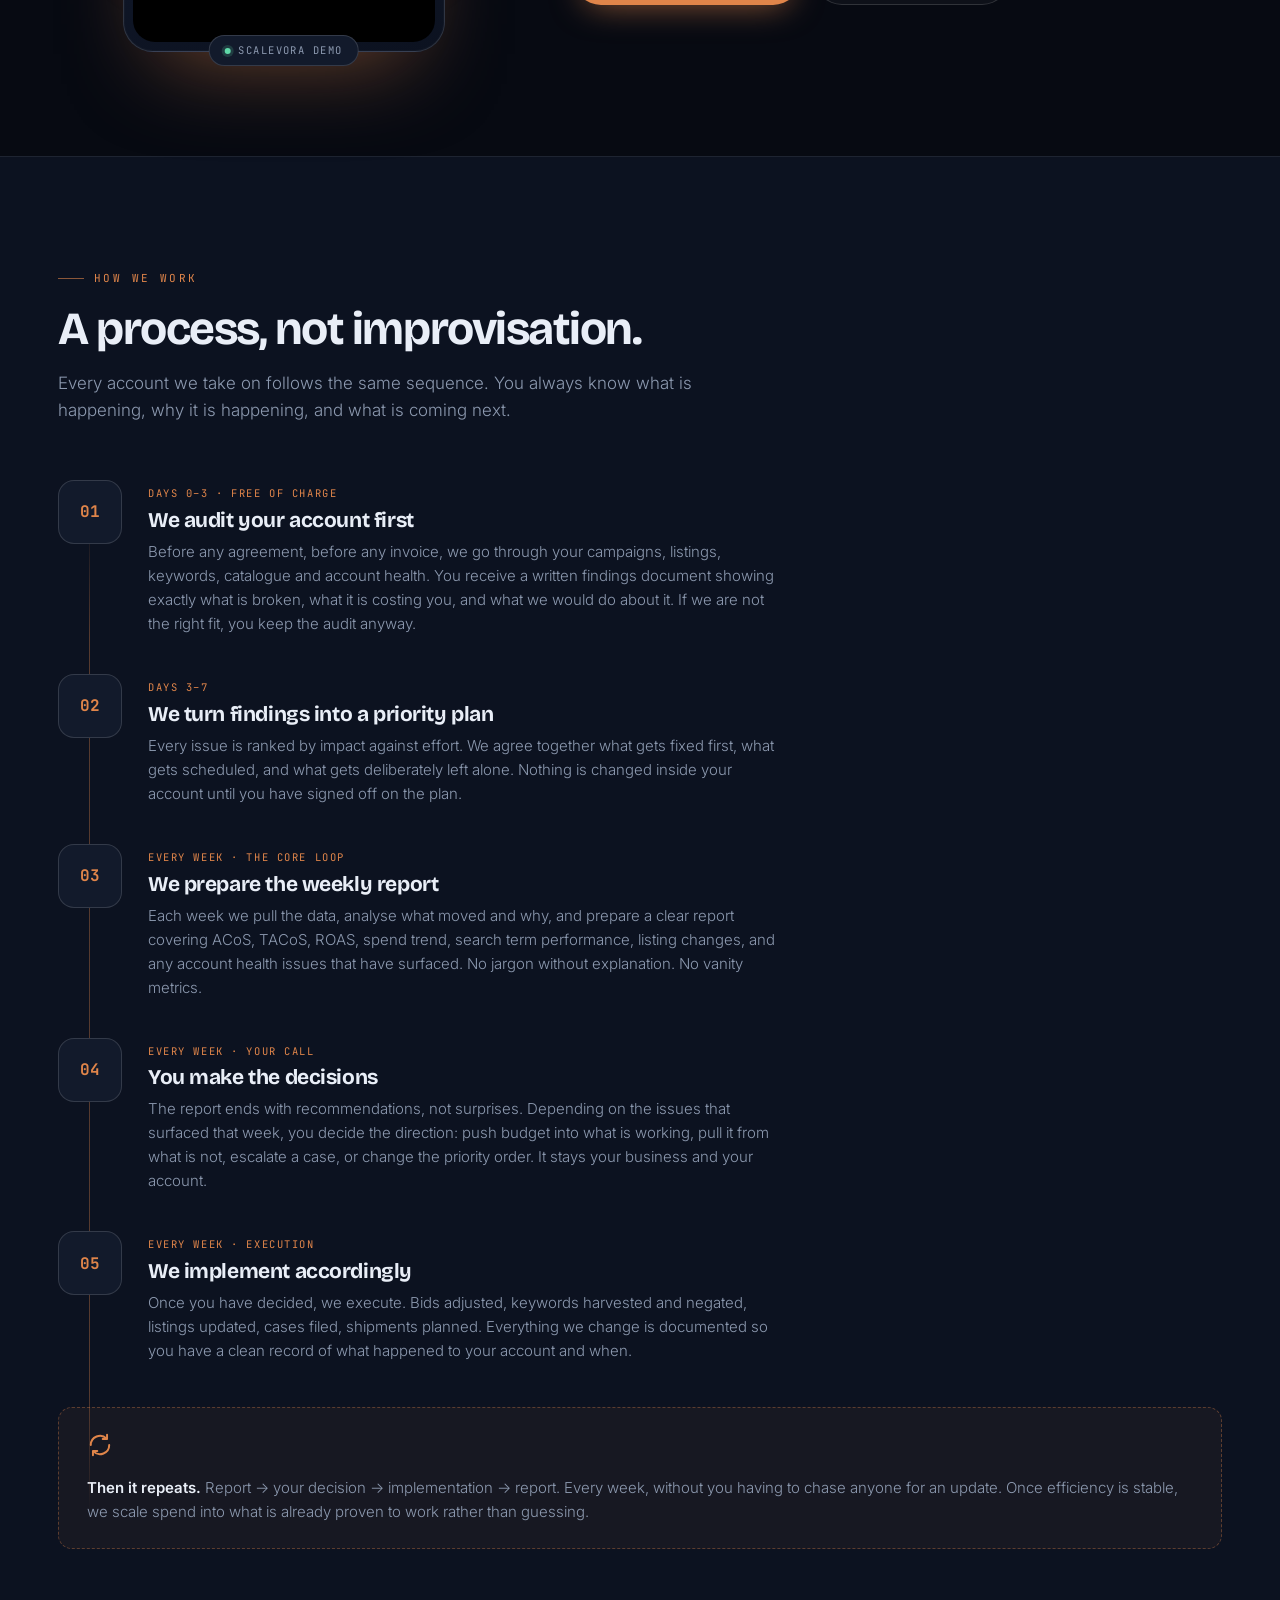
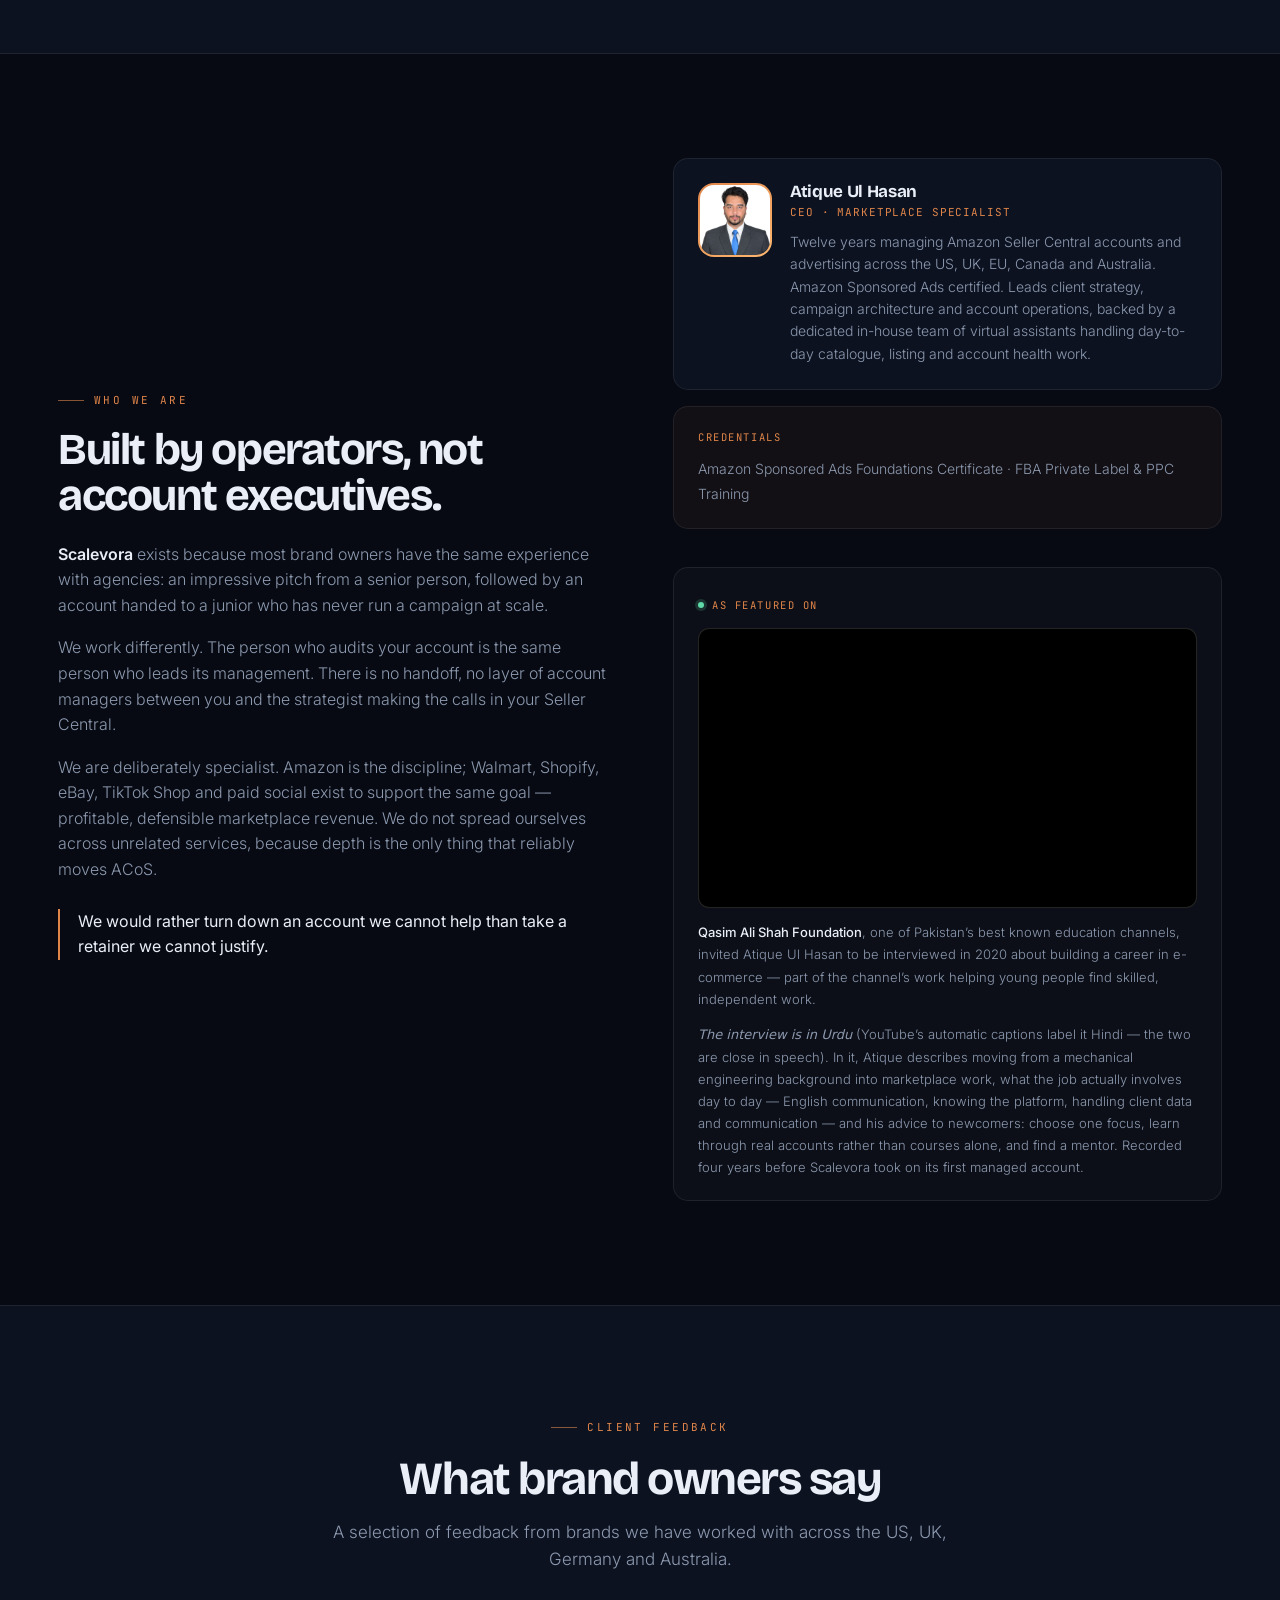
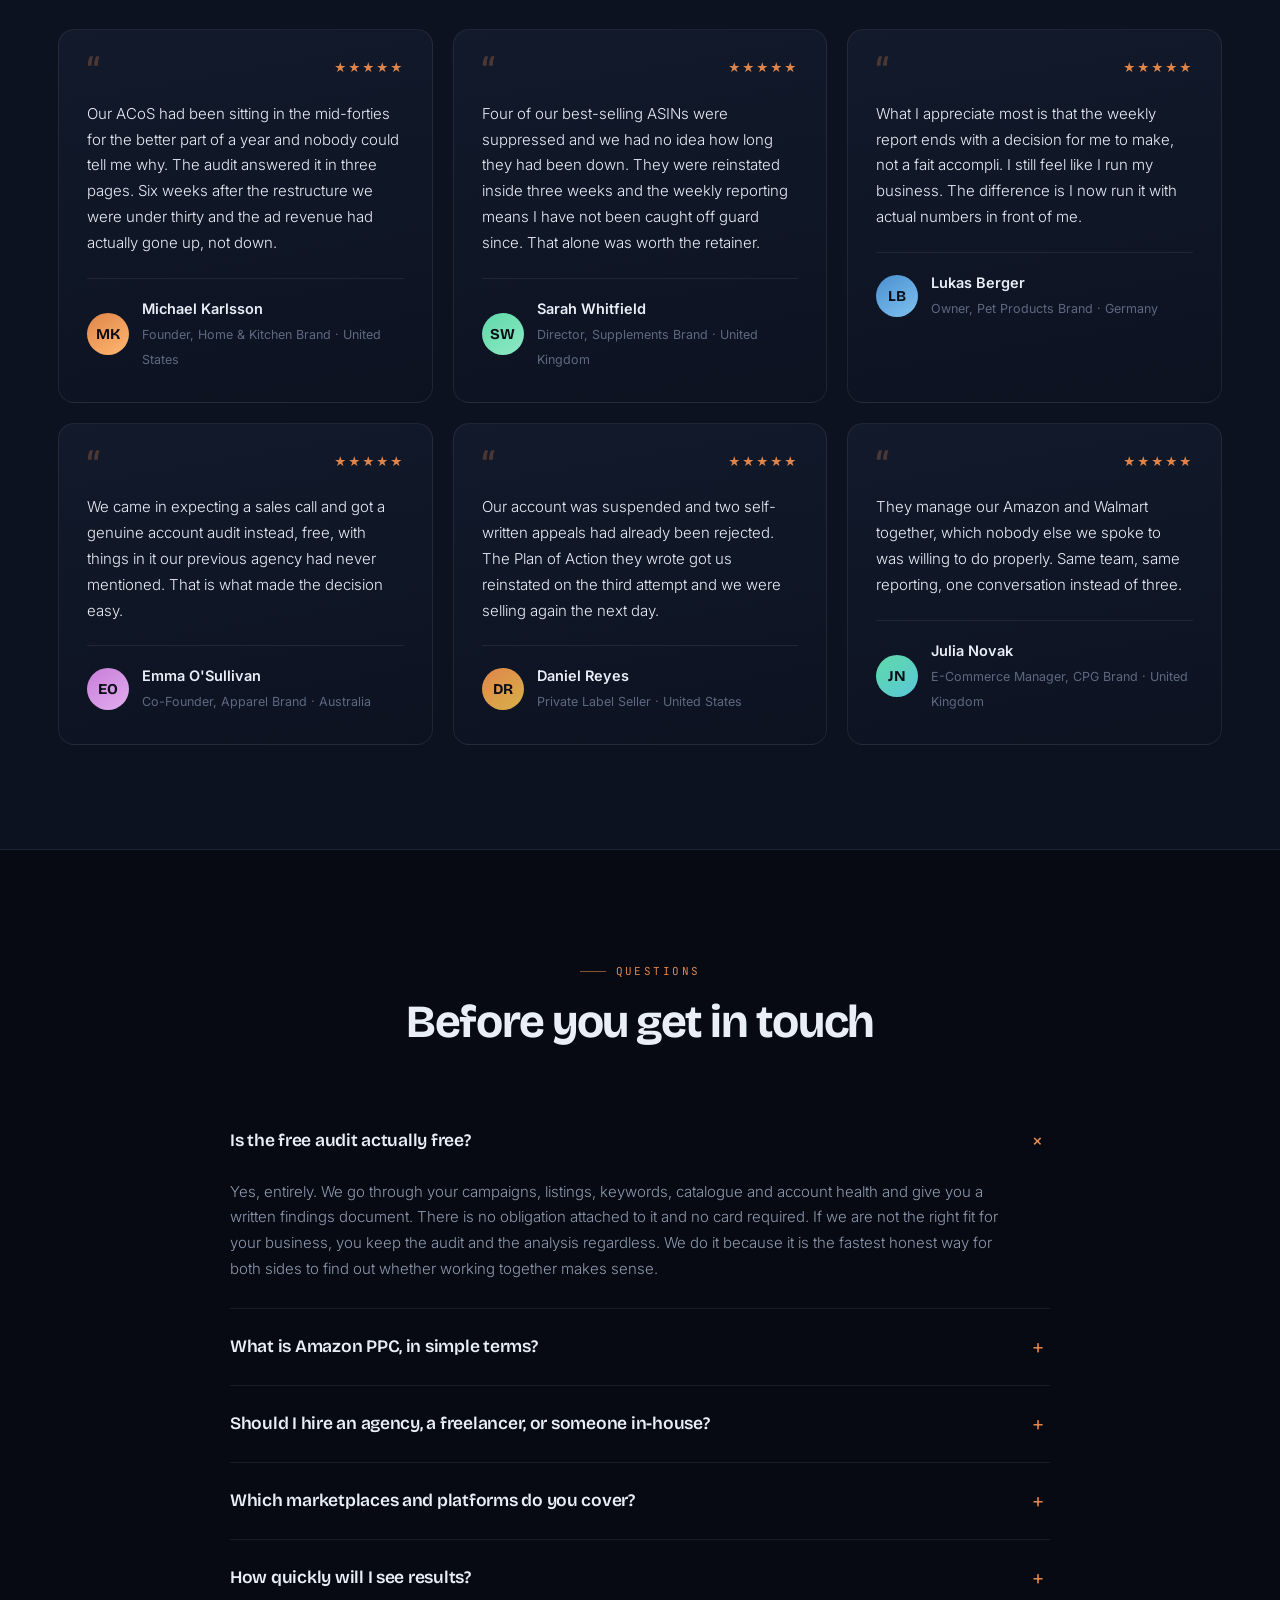
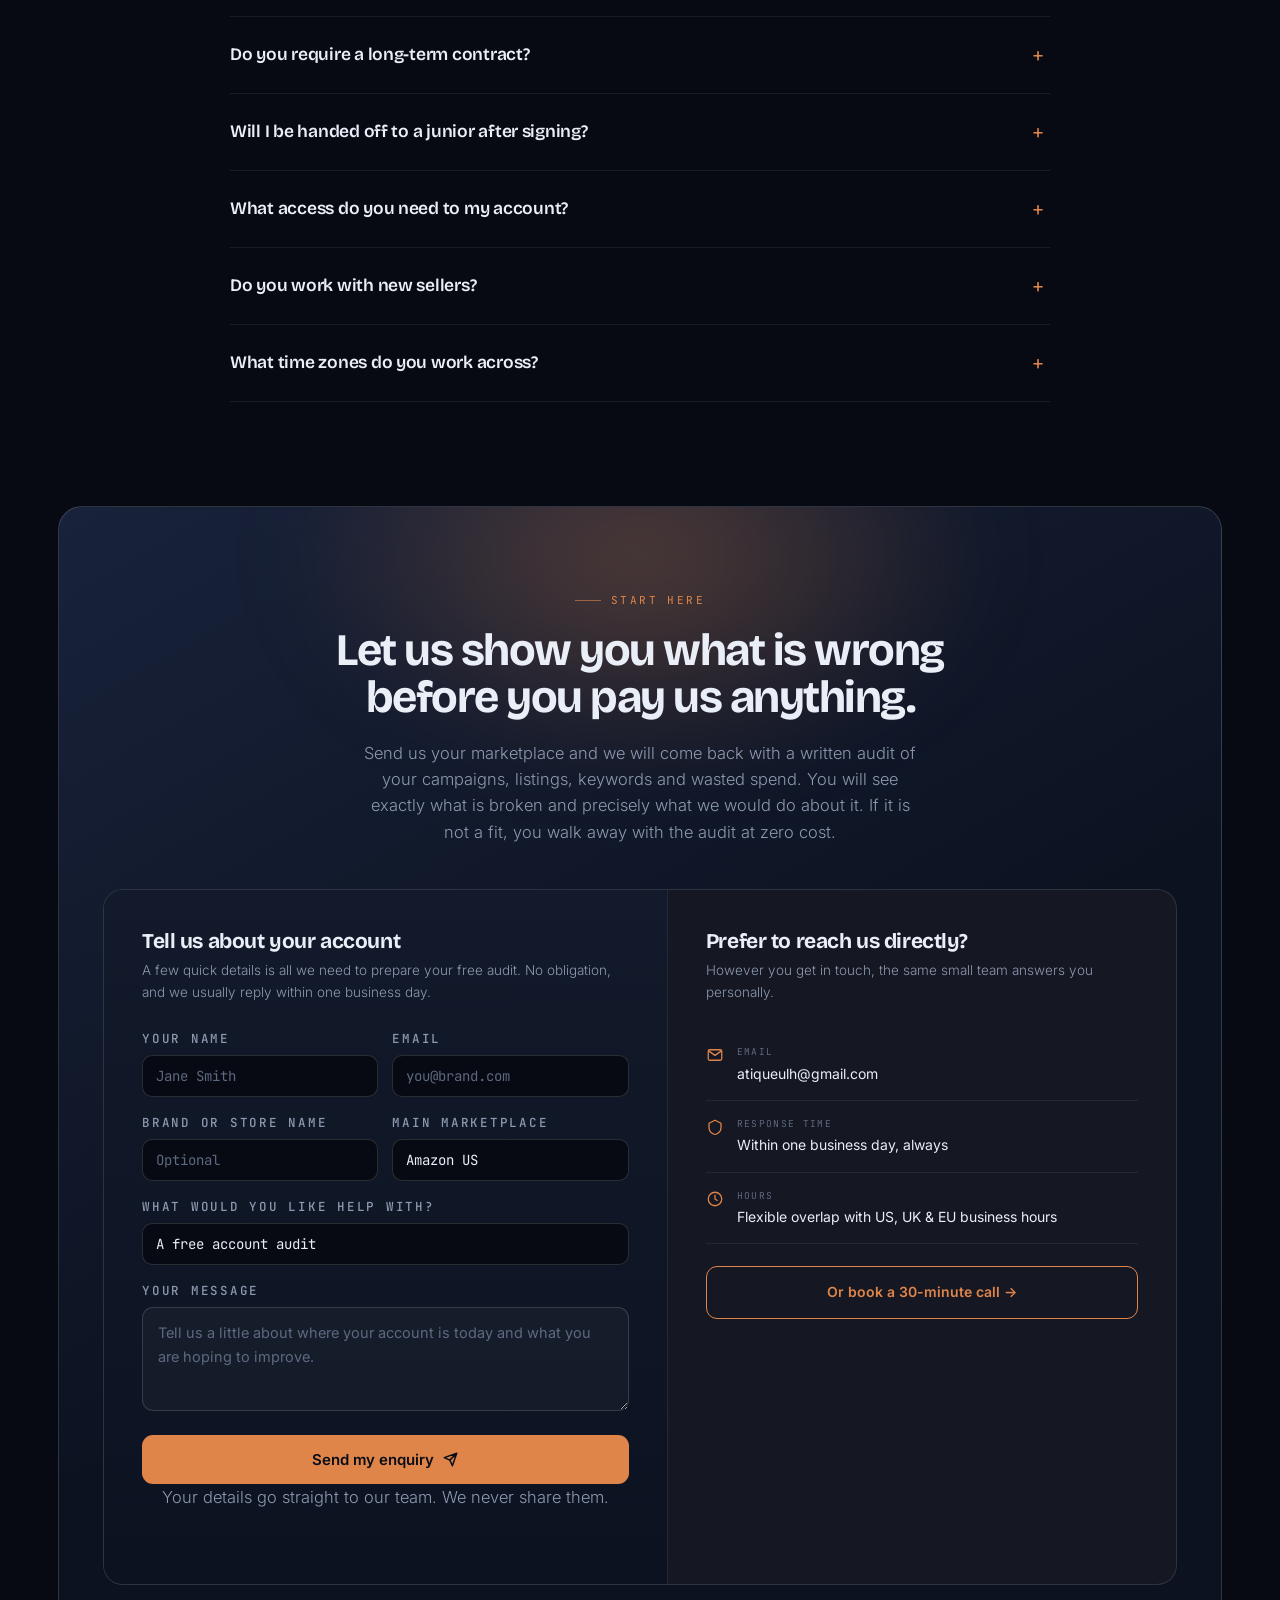
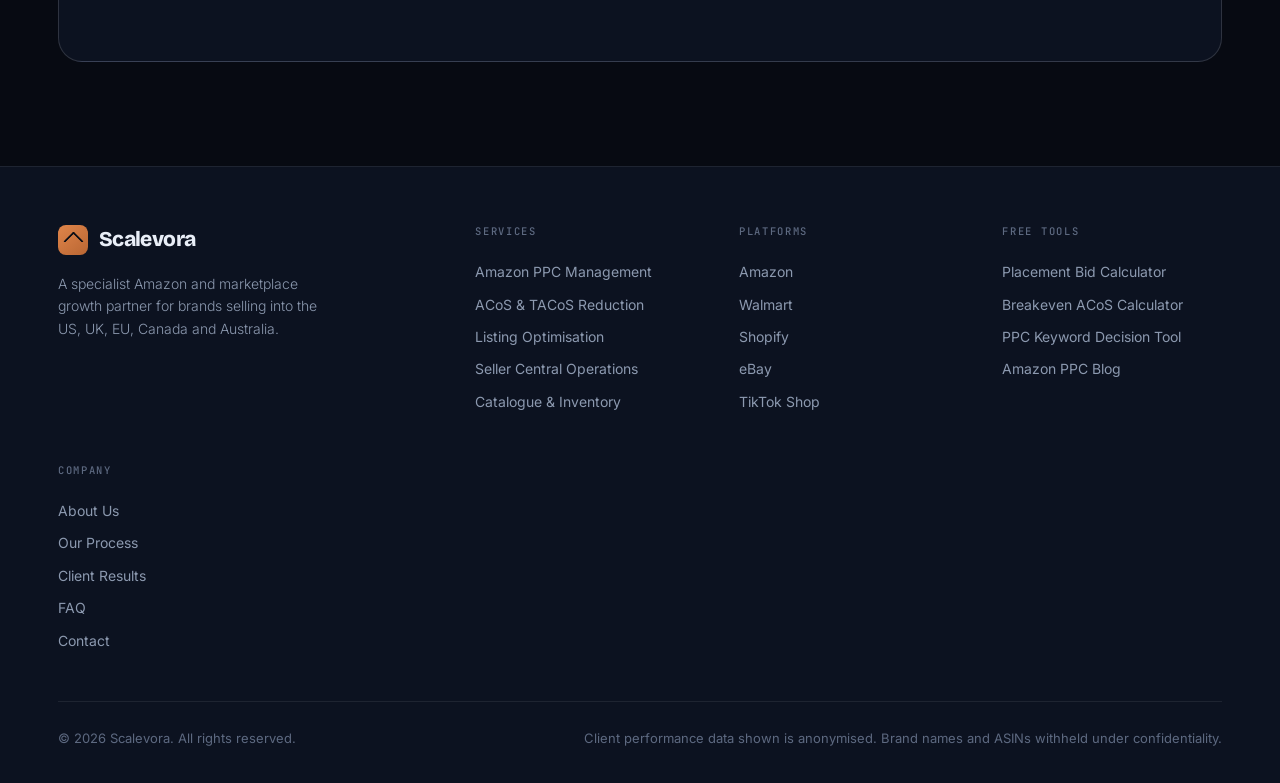
==== commit 65a225c3: "v2.3: stop forcing auto-captions on the founder interview v2.3: stop forcing auto-captions on the fo" ====
--- a/index.html
+++ b/index.html
@@ -23,14 +23,15 @@
 <link rel="preconnect" href="https://fonts.gstatic.com" crossorigin>
 <link href="https://fonts.googleapis.com/css2?family=Bricolage+Grotesque:opsz,wght@12..96,400;12..96,600;12..96,700;12..96,800&family=Inter:wght@300;400;500;600&family=JetBrains+Mono:wght@400;500;700&display=swap" rel="stylesheet">
 
-<link rel="stylesheet" href="/assets/site.css?v=20261029">
+<link rel="stylesheet" href="/assets/site.css?v=20261029b">
 <script type="application/ld+json">{"@context": "https://schema.org", "@type": "ProfessionalService", "@id": "https://scalevora-tau.vercel.app/#org", "name": "Scalevora", "url": "https://scalevora-tau.vercel.app/", "description": "Specialist Amazon and marketplace growth partner providing Amazon PPC management, ACoS reduction, listing optimisation and Seller Central operations.", "email": "atiqueulh@gmail.com", "priceRange": "$$", "areaServed": [{"@type": "Country", "name": "United States"}, {"@type": "Country", "name": "United Kingdom"}, {"@type": "Country", "name": "Canada"}, {"@type": "Country", "name": "Australia"}, {"@type": "Country", "name": "Germany"}], "serviceType": ["Amazon PPC Management", "ACoS and TACoS Reduction", "Amazon Listing Optimisation", "Seller Central Operations", "Amazon Catalogue and Inventory Management", "Multi-Channel Marketplace Management"], "founder": {"@type": "Person", "name": "Atique Ul Hasan", "jobTitle": "CEO & Marketplace Specialist"}, "makesOffer": {"@type": "Offer", "name": "Free Amazon Account Audit", "price": "0", "priceCurrency": "USD", "description": "A written findings document covering campaigns, listings, keywords, catalogue and account health. No obligation."}}</script>
 <script type="application/ld+json">{"@context": "https://schema.org", "@type": "WebSite", "@id": "https://scalevora-tau.vercel.app/#website", "url": "https://scalevora-tau.vercel.app/", "name": "Scalevora", "publisher": {"@id": "https://scalevora-tau.vercel.app/#org"}}</script>
 <script type="application/ld+json">{"@context": "https://schema.org", "@type": "FAQPage", "mainEntity": [{"@type": "Question", "name": "Is the free audit actually free?", "acceptedAnswer": {"@type": "Answer", "text": "Yes, entirely. We go through your campaigns, listings, keywords, catalogue and account health and give you a written findings document. There is no obligation attached to it and no card required. If we are not the right fit for your business, you keep the audit and the analysis regardless. We do it because it is the fastest honest way for both sides to find out whether working together makes sense."}}, {"@type": "Question", "name": "What is Amazon PPC, in simple terms?", "acceptedAnswer": {"@type": "Answer", "text": "Amazon PPC (pay per click) is advertising inside Amazon search results and product pages. You choose the search terms you want your product to appear for and what you will pay for a click, and Amazon runs an auction each time someone searches. You pay for the click, not for being shown and not for the sale — which is why the economics depend entirely on your margin and conversion rate rather than on the ACoS number alone. We have written a full plain-English walkthrough in how Amazon PPC works."}}, {"@type": "Question", "name": "Should I hire an agency, a freelancer, or someone in-house?", "acceptedAnswer": {"@type": "Answer", "text": "It depends on your ad spend and on what is actually bottlenecking the account. Below roughly $3,000 a month in ad spend, no agency fee justifies itself and a good freelancer or your own time is the honest answer. Between $15,000 and $80,000 an agency usually pays for itself several times over. Above that, in-house typically wins on cost. We set out the full comparison, including where agencies are the wrong choice, in agency, freelancer or in-house."}}, {"@type": "Question", "name": "Which marketplaces and platforms do you cover?", "acceptedAnswer": {"@type": "Answer", "text": "Amazon is our primary discipline — US, UK, EU, Canada and Australia marketplaces. Alongside that we manage Walmart Seller Center and Walmart Connect, Shopify stores, eBay Seller Hub, TikTok Shop, and paid social through Meta and TikTok Ads. Most of our clients are on two or three of these and want one team handling them together rather than three separate vendors."}}, {"@type": "Question", "name": "How quickly will I see results?", "acceptedAnswer": {"@type": "Answer", "text": "Wasted spend usually comes out in the first thirty days — that part is fast because it is mostly a matter of stopping money going to search terms that never convert. Structural improvement in ACoS typically stabilises between weeks four and eight, because campaigns need enough data to make bid decisions confidently. Organic rank improvement from listing work takes longer, usually one to three months. We will tell you which category your account falls into during the audit rather than promising a number we cannot control."}}, {"@type": "Question", "name": "Do you require a long-term contract?", "acceptedAnswer": {"@type": "Answer", "text": "No. We work on rolling monthly retainers and defined-scope projects. If the work is not delivering, you should be able to leave without a penalty clause holding you in place. In practice, most engagements become long-term because the weekly reporting makes the value visible — but that is our problem to earn, not yours to be locked into."}}, {"@type": "Question", "name": "Will I be handed off to a junior after signing?", "acceptedAnswer": {"@type": "Answer", "text": "No. The person who audits your account leads its management. There is no separate sales team, and no layer of account managers standing between you and the strategist making decisions inside your Seller Central. That is a deliberate constraint on how many accounts we take on at once."}}, {"@type": "Question", "name": "What access do you need to my account?", "acceptedAnswer": {"@type": "Answer", "text": "For the audit, read-only user permissions in Seller Central and the Advertising Console are enough — we do not need or want anything more at that stage. For ongoing management we request the specific permissions required for the scope we have agreed, and nothing beyond it. We are happy to sign an NDA before any access is granted."}}, {"@type": "Question", "name": "Do you work with new sellers?", "acceptedAnswer": {"@type": "Answer", "text": "Sometimes, if the expectations are realistic. Our process is built around diagnosing and fixing accounts that already have sales data to work with, because that is where our approach creates the most value. If you are pre-launch, we will tell you honestly whether you would be better served waiting until you have enough data for the analysis to mean anything."}}, {"@type": "Question", "name": "What time zones do you work across?", "acceptedAnswer": {"@type": "Answer", "text": "We work flexibly and regularly overlap with US, UK and European business hours. Replies come within one business day as standard, and urgent account health issues are handled the same day they surface."}}]}</script>
 
 
 
-<!-- Scalevora site v2.2 | built 2026-10-29 | Clear-fields control, English interview summary, Q4 2026 booking line. -->
+
+<!-- Scalevora site v2.3 | built 2026-10-29 | Stop forcing auto-captions on the interview embed. -->
 </head>
 <body>
 
@@ -242,14 +243,14 @@
           <div class="feat-lbl"><span class="blip"></span>As featured on</div>
           <div class="feat-frame">
             <iframe
-              src="https://www.youtube-nocookie.com/embed/Vp2Idt-eZss?rel=0&amp;modestbranding=1&amp;playsinline=1&amp;cc_load_policy=1&amp;cc_lang_pref=en"
+              src="https://www.youtube-nocookie.com/embed/Vp2Idt-eZss?rel=0&amp;modestbranding=1&amp;playsinline=1&amp;cc_lang_pref=en"
               title="Atique Ul Hasan interviewed on the Qasim Ali Shah Foundation channel: Earning From Home by Learning E-commerce"
               loading="lazy" referrerpolicy="strict-origin-when-cross-origin"
               allow="accelerometer; autoplay; clipboard-write; encrypted-media; gyroscope; picture-in-picture; web-share"
               allowfullscreen></iframe>
           </div>
           <p class="feat-cap"><strong>Qasim Ali Shah Foundation</strong>, one of Pakistan&rsquo;s best known education channels, invited Atique Ul Hasan to be interviewed in 2020 about building a career in e-commerce &mdash; part of the channel&rsquo;s work helping young people find skilled, independent work.</p>
-          <p class="feat-cap" lang="en"><em>The interview is in Urdu.</em> In it, Atique describes moving from a mechanical engineering background into marketplace work, what the job actually involves day to day &mdash; English communication, knowing the platform, handling client data and communication &mdash; and his advice to newcomers: choose one focus, learn through real accounts rather than courses alone, and find a mentor. Recorded four years before Scalevora took on its first managed account.</p>
+          <p class="feat-cap" lang="en"><em>The interview is in Urdu</em> (YouTube&rsquo;s automatic captions label it Hindi &mdash; the two are close in speech). In it, Atique describes moving from a mechanical engineering background into marketplace work, what the job actually involves day to day &mdash; English communication, knowing the platform, handling client data and communication &mdash; and his advice to newcomers: choose one focus, learn through real accounts rather than courses alone, and find a mentor. Recorded four years before Scalevora took on its first managed account.</p>
         </div>
       </div>
     </div>
